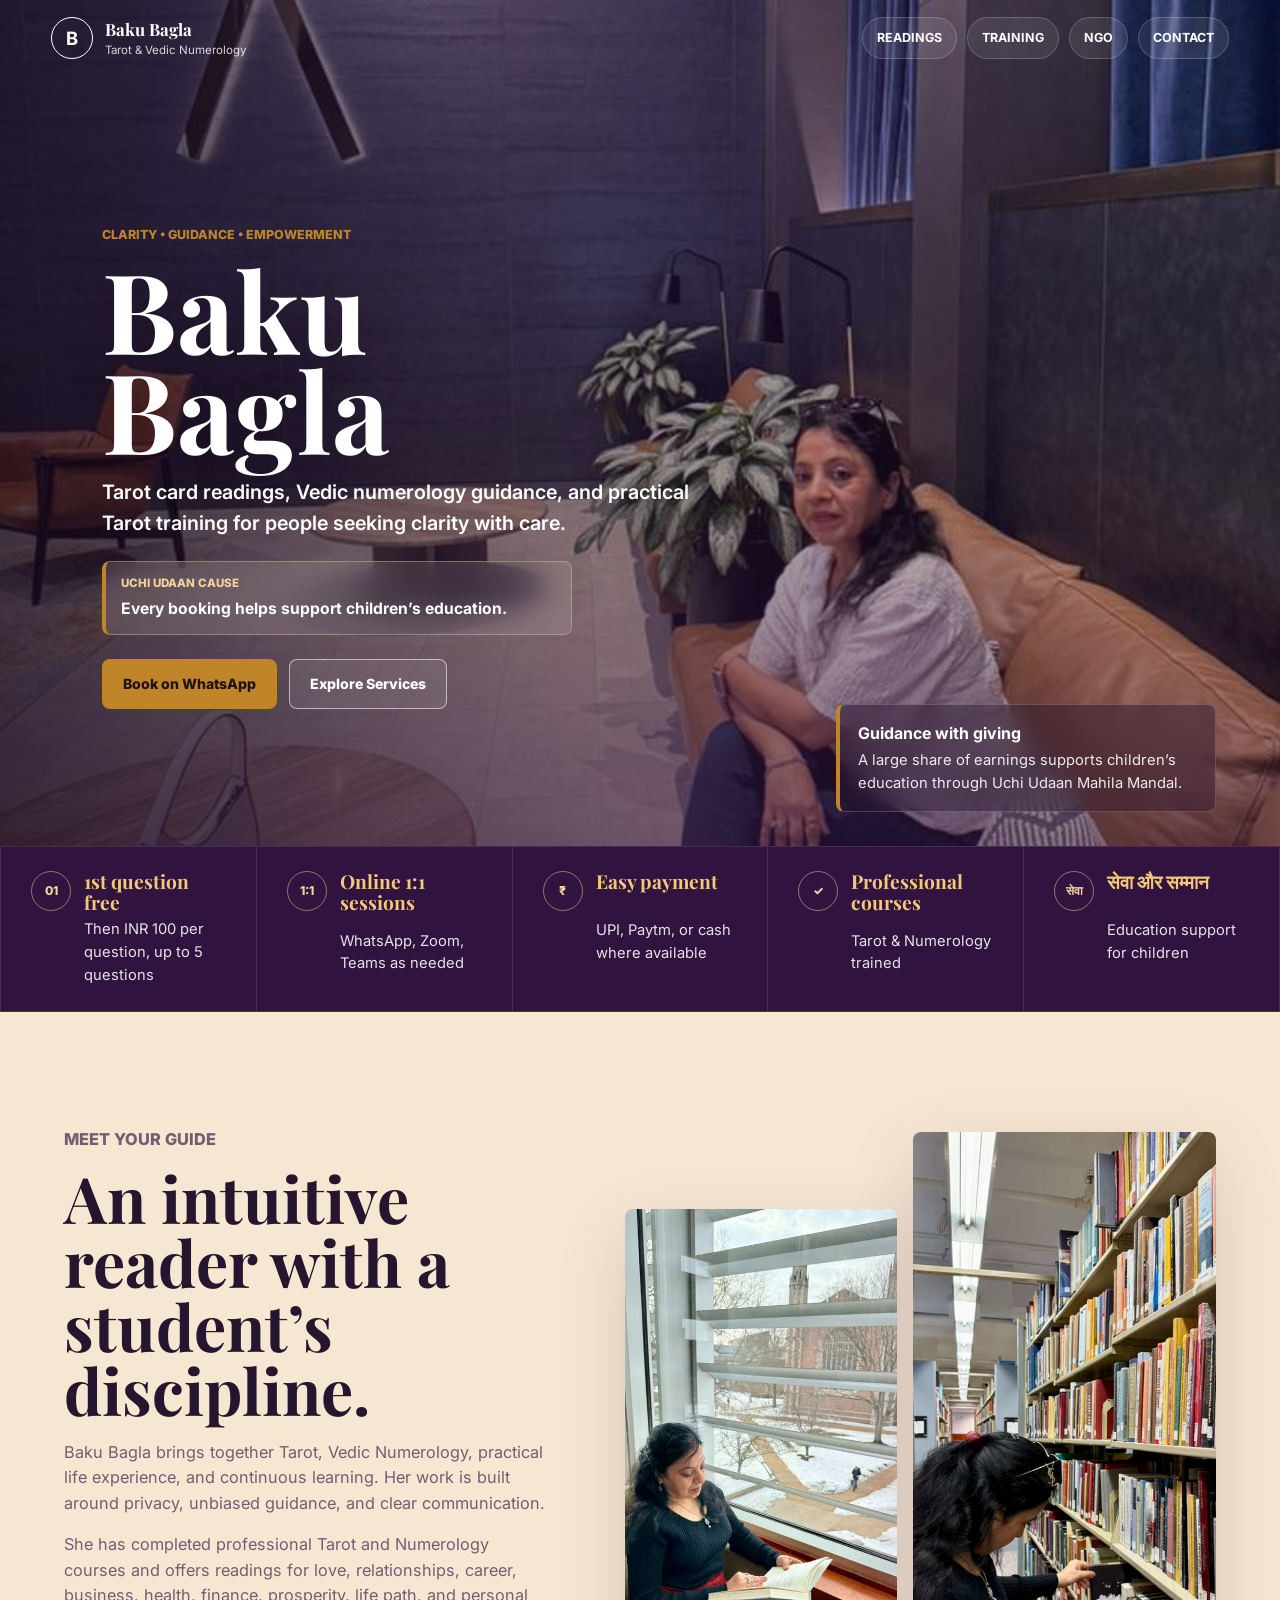
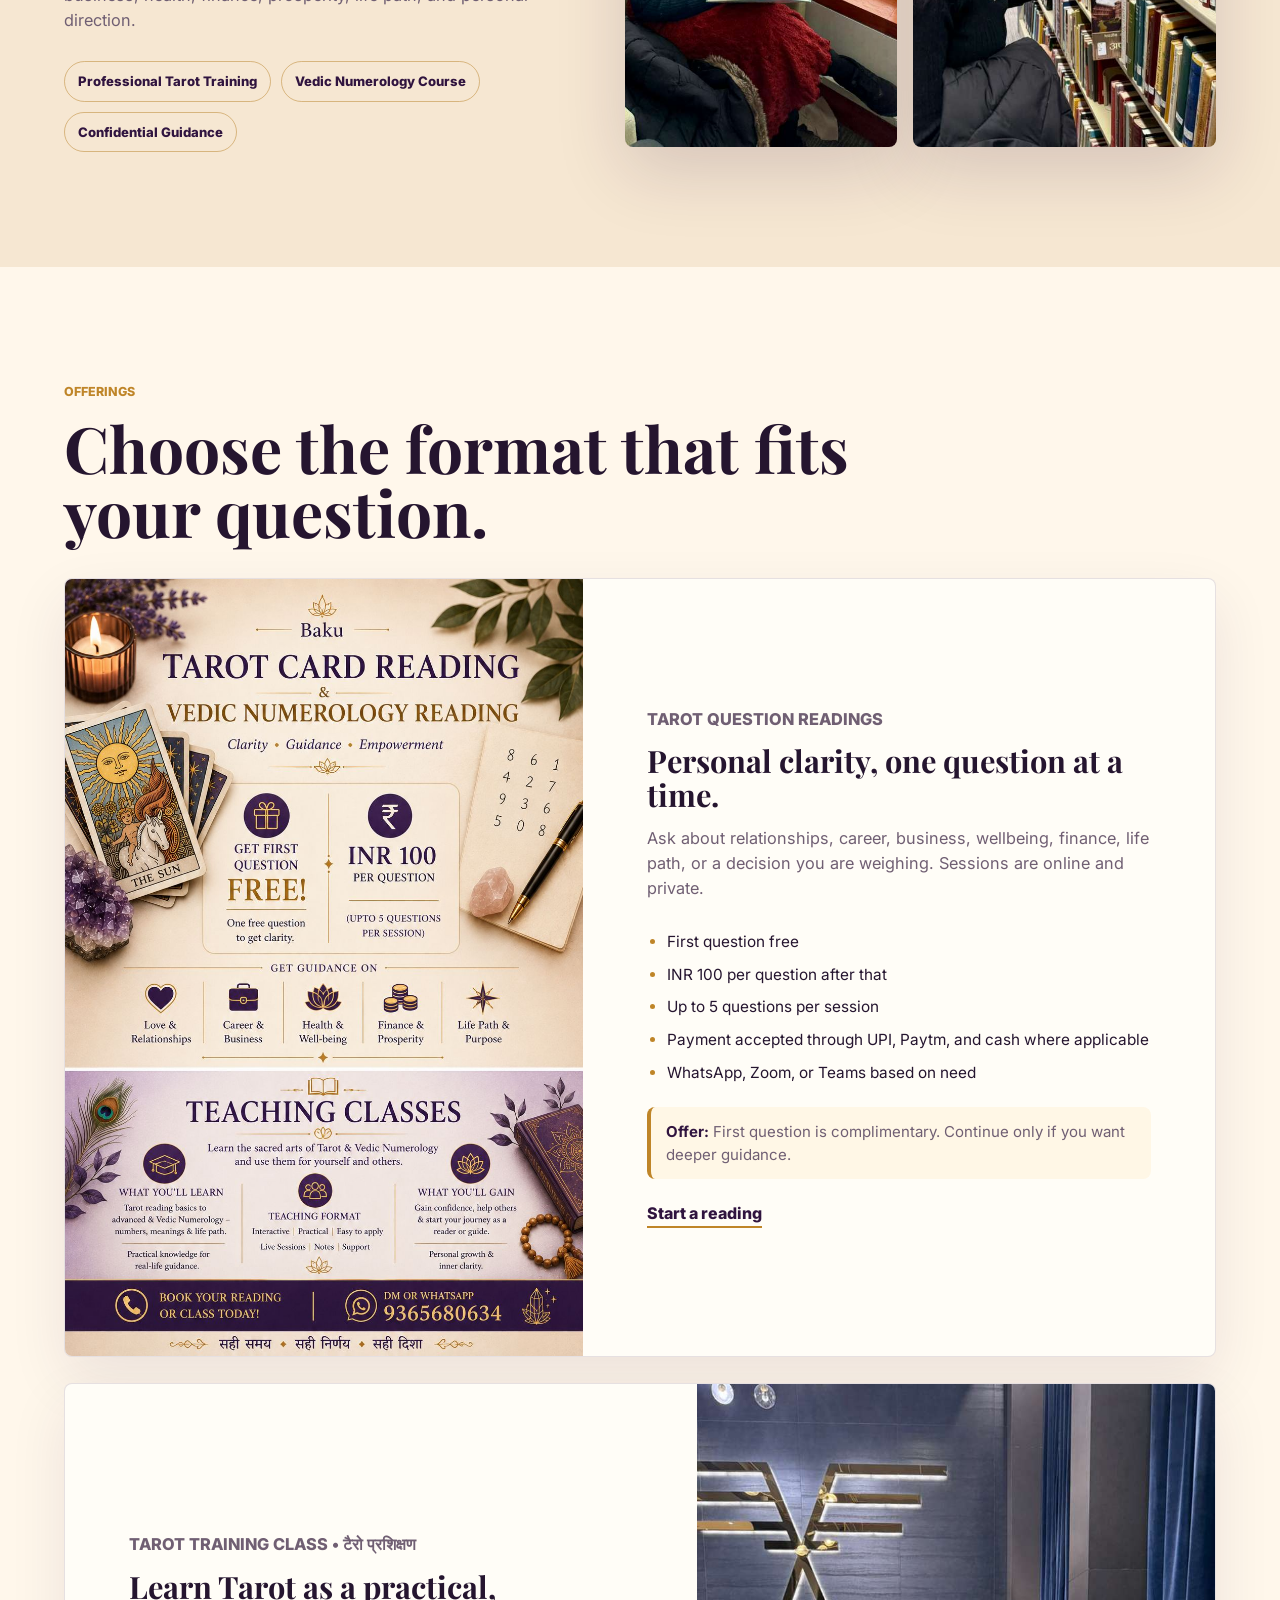
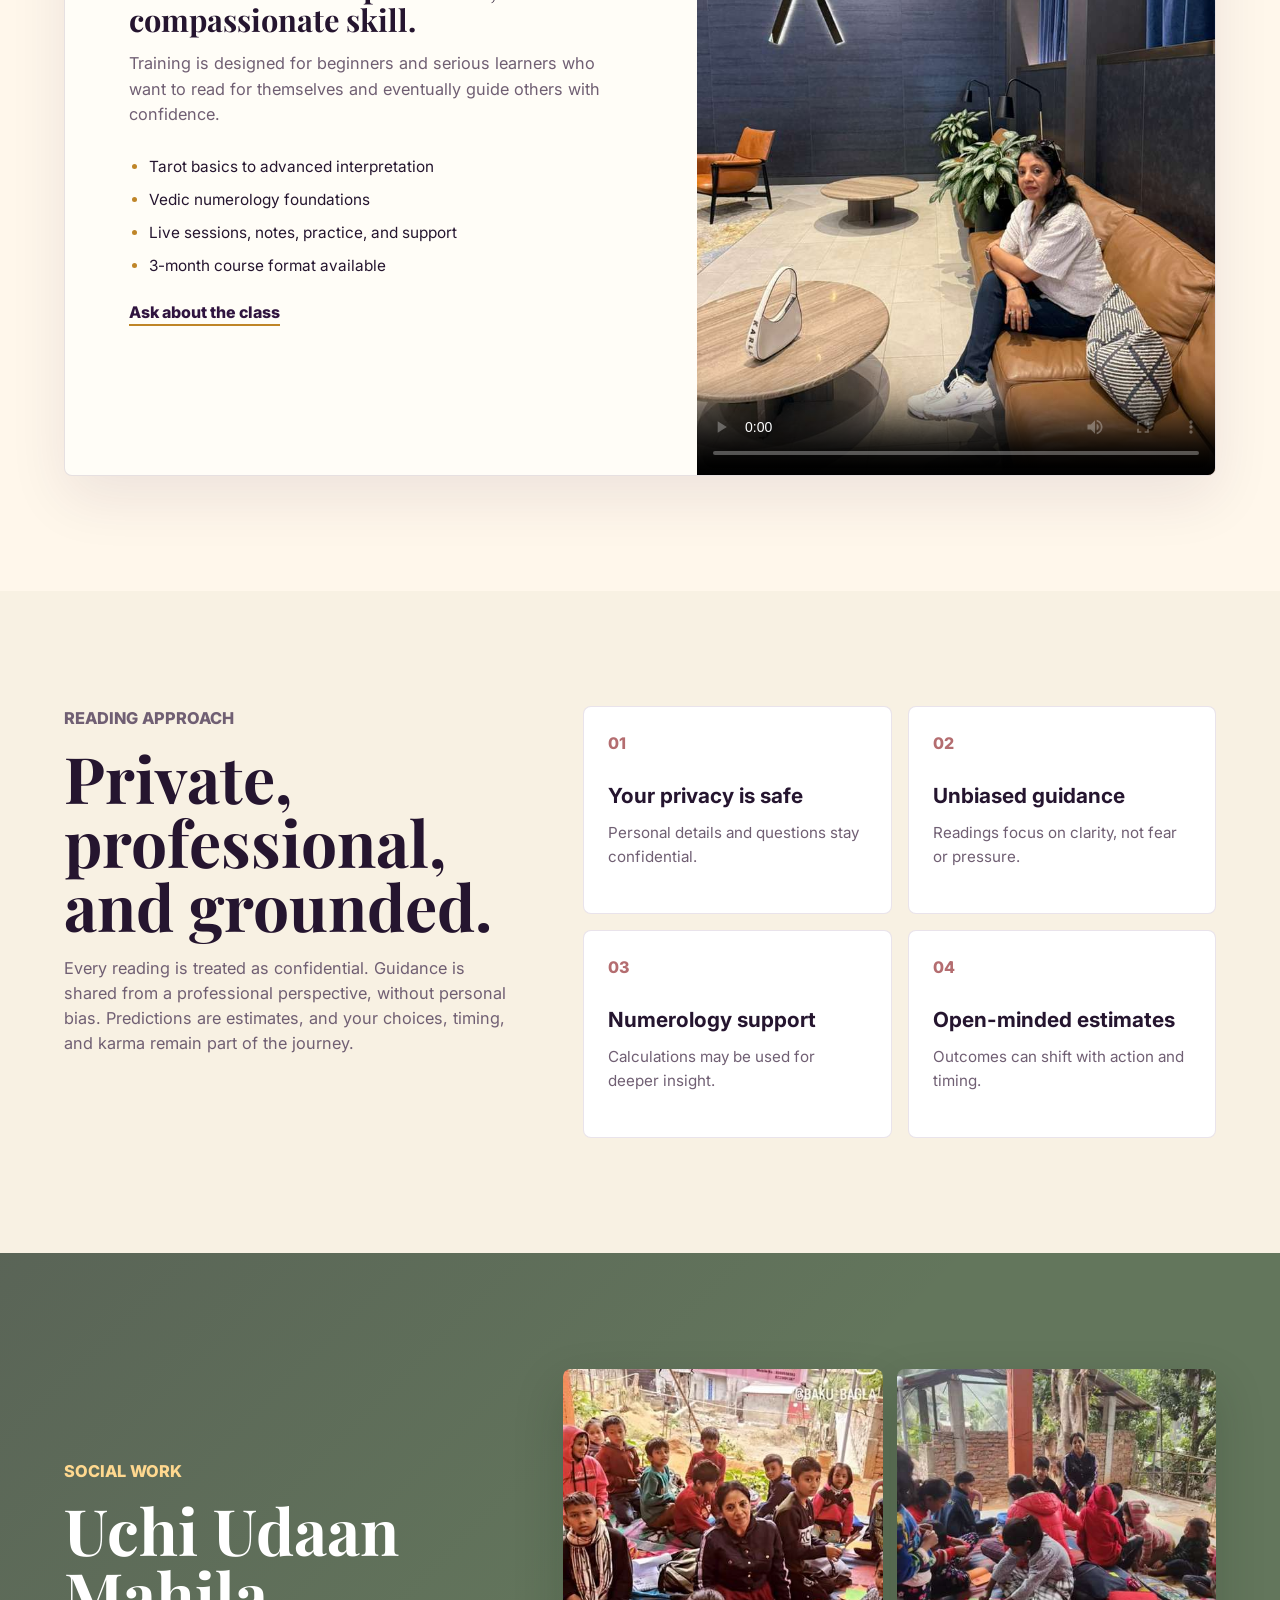
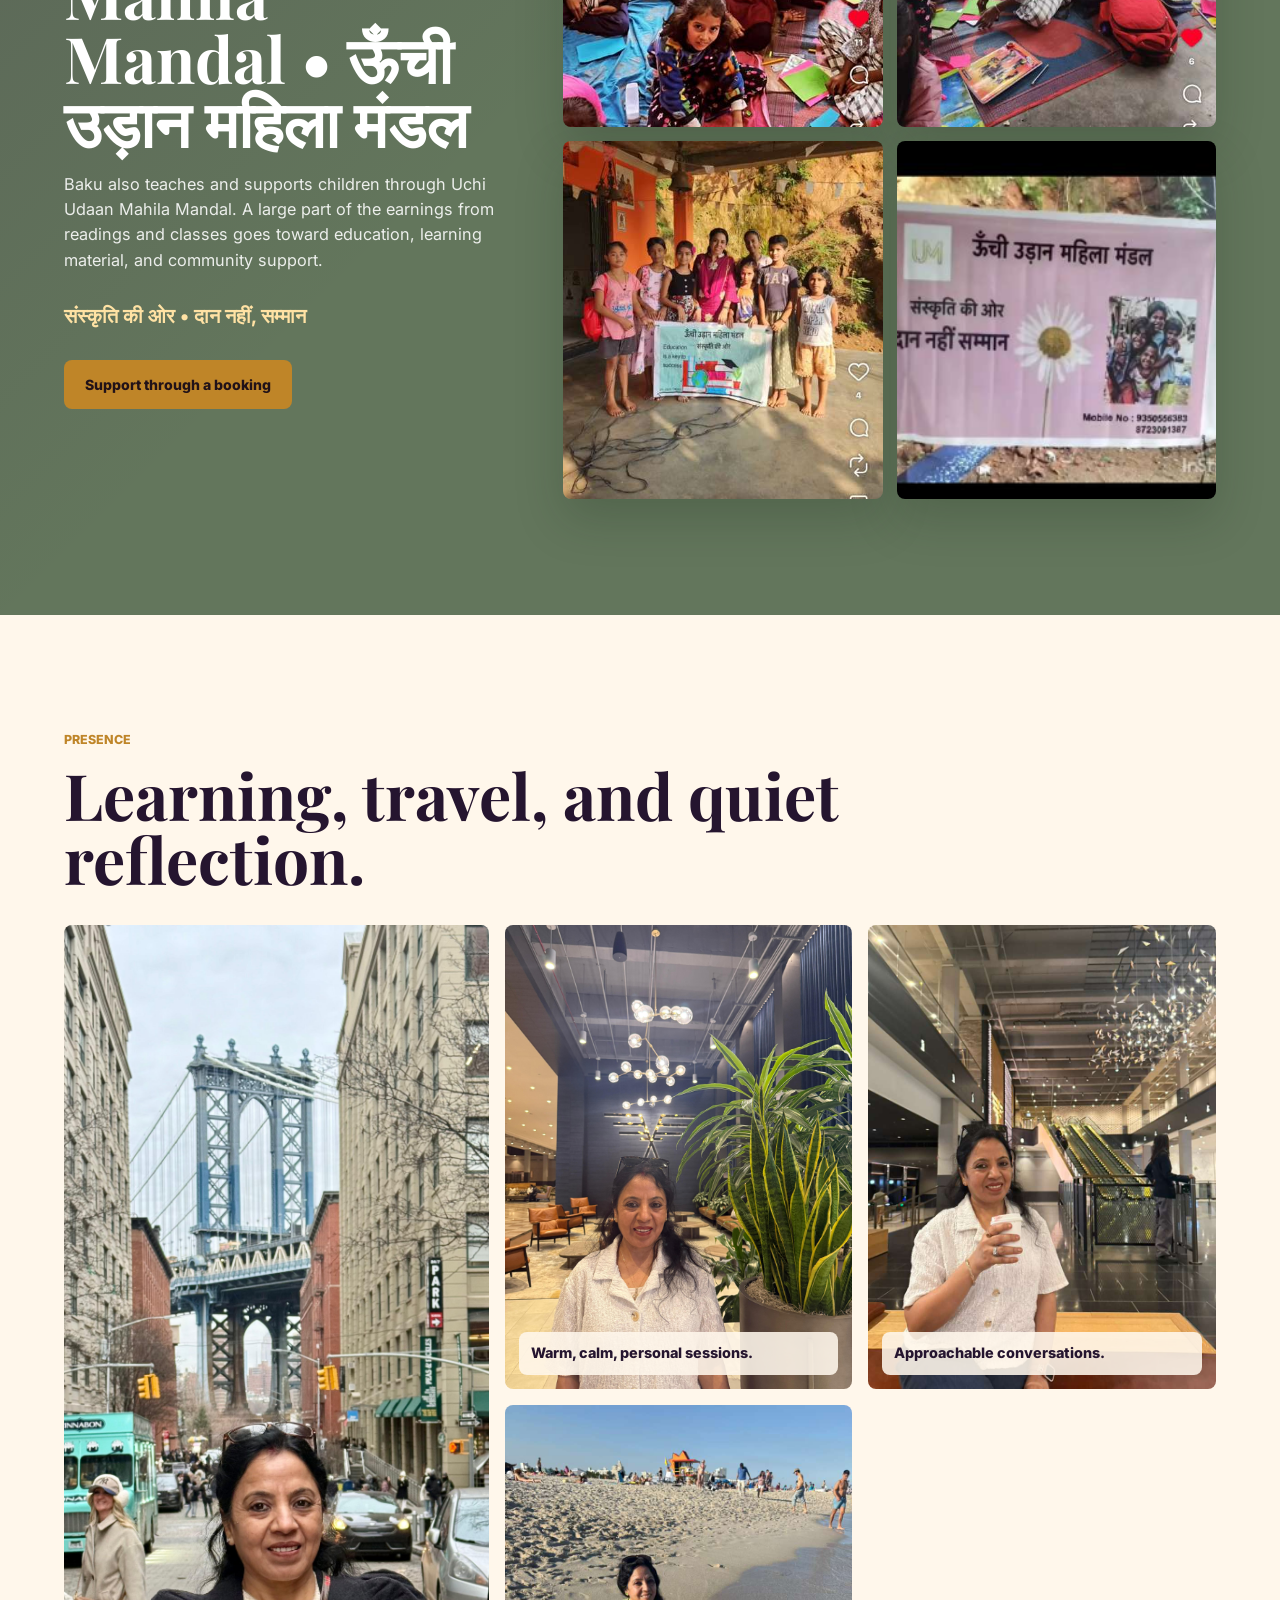
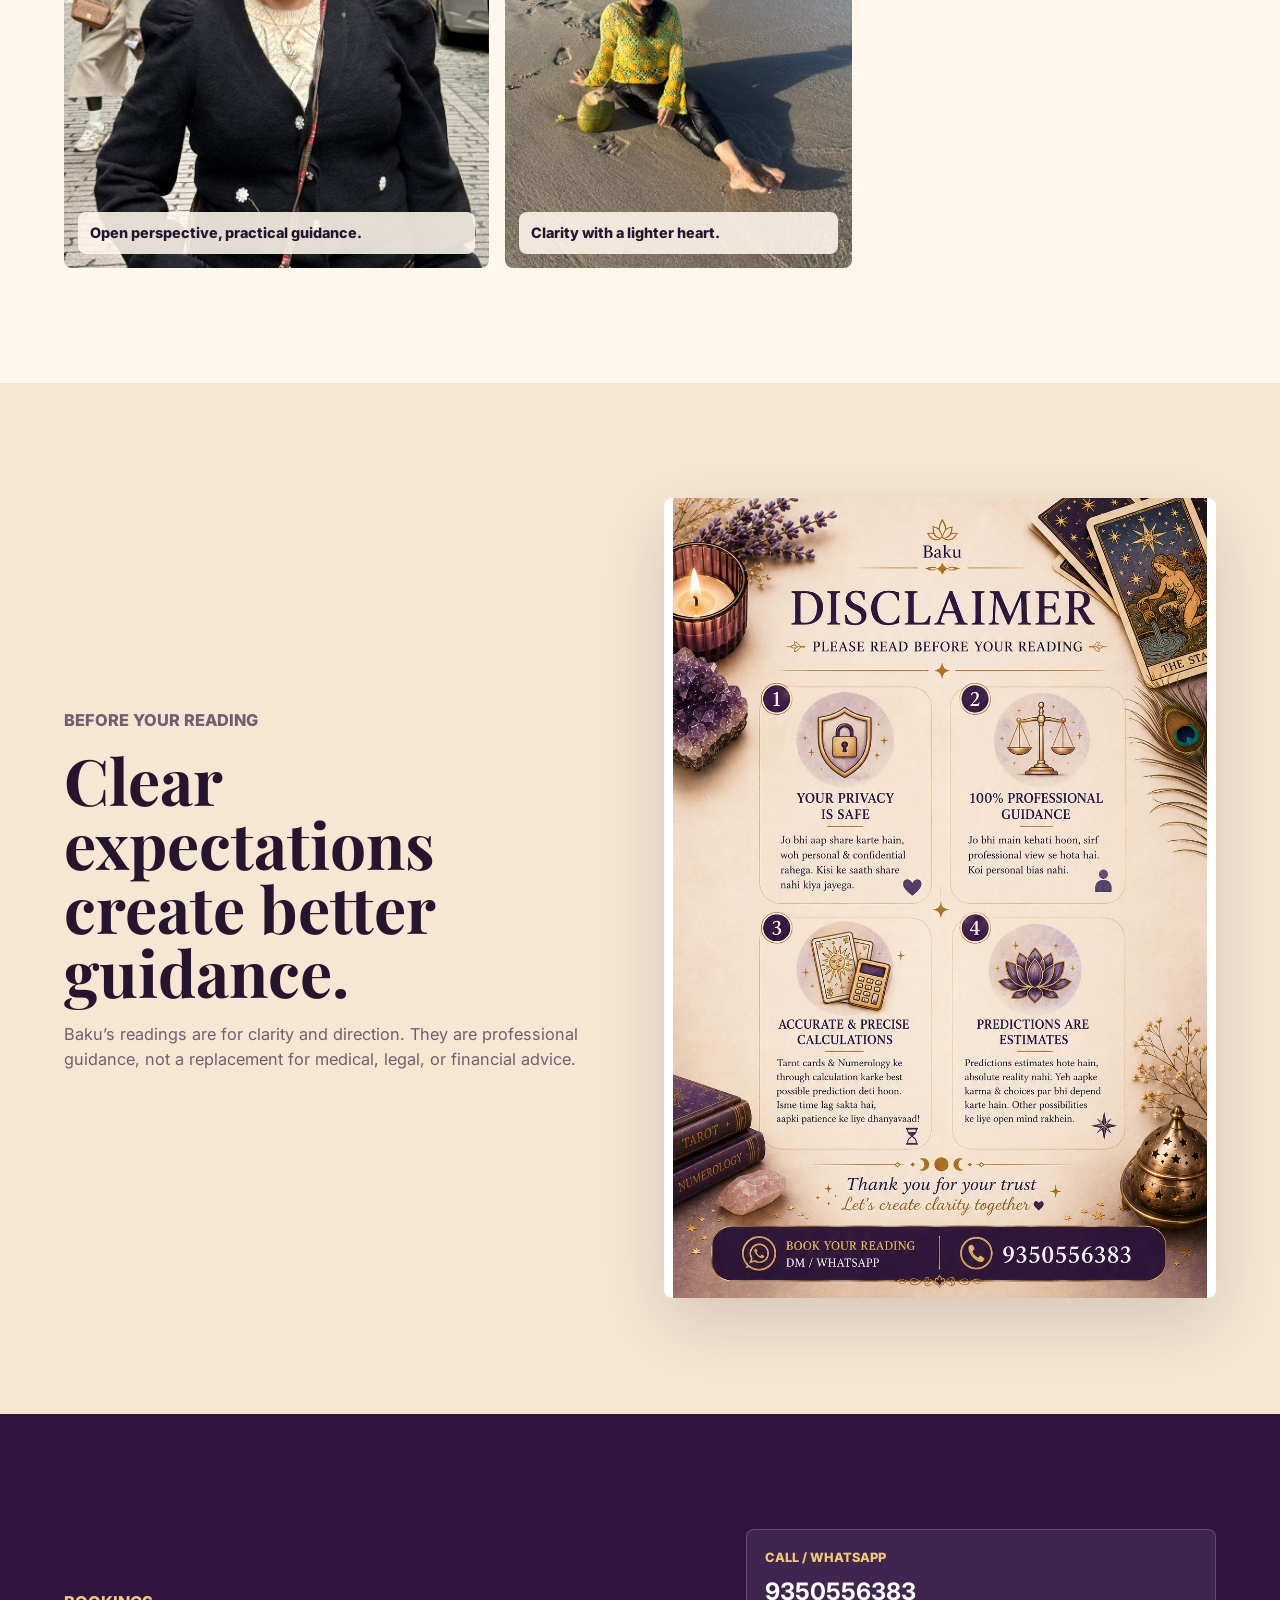
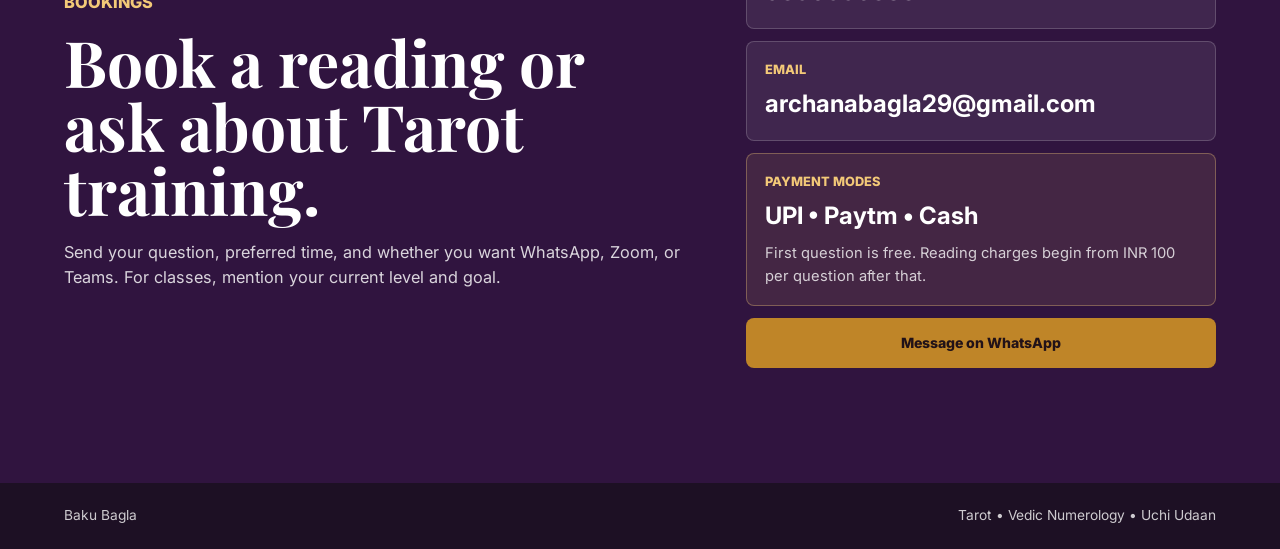
==== index.html @ e01f4cf5 "Initial Baku Bagla website" ====
<!doctype html>
<html lang="en">
  <head>
    <meta charset="utf-8" />
    <meta name="viewport" content="width=device-width, initial-scale=1" />
    <title>Baku Bagla | Tarot & Vedic Numerology</title>
    <meta
      name="description"
      content="Book online 1:1 Tarot card readings, Vedic numerology guidance, and Tarot training classes with Baku Bagla."
    />
    <link rel="preconnect" href="https://fonts.googleapis.com" />
    <link rel="preconnect" href="https://fonts.gstatic.com" crossorigin />
    <link
      href="https://fonts.googleapis.com/css2?family=Inter:wght@400;500;600;700;800&family=Playfair+Display:wght@600;700;800&display=swap"
      rel="stylesheet"
    />
    <link rel="stylesheet" href="styles.css" />
  </head>
  <body>
    <header class="site-header" data-header>
      <a class="brand" href="#top" aria-label="Baku Bagla home">
        <span class="brand-mark">B</span>
        <span>
          <strong>Baku Bagla</strong>
          <small>Tarot & Vedic Numerology</small>
        </span>
      </a>
      <button class="nav-toggle" type="button" aria-expanded="false" aria-controls="site-nav">
        <span></span>
        <span></span>
      </button>
      <nav class="site-nav" id="site-nav">
        <a href="#readings">Readings</a>
        <a href="#training">Training</a>
        <a href="#ngo">NGO</a>
        <a href="#contact">Contact</a>
      </nav>
    </header>

    <main id="top">
      <section class="hero" aria-labelledby="hero-title">
        <picture>
          <source srcset="public/assets/baku-lounge.jpeg" media="(min-width: 760px)" />
          <img src="public/assets/baku-lounge.jpeg" alt="Baku Bagla seated in a warm lounge setting" />
        </picture>
        <div class="hero-overlay"></div>
        <div class="hero-content">
          <p class="eyebrow">Clarity • Guidance • Empowerment</p>
          <h1 id="hero-title"><span>Baku</span> <span>Bagla</span></h1>
          <p class="hero-subtitle">
            Tarot card readings, Vedic numerology guidance, and practical Tarot training for people seeking clarity with care.
          </p>
          <div class="hero-cause">
            <span>Uchi Udaan cause</span>
            <strong>Every booking helps support children’s education.</strong>
          </div>
          <div class="hero-actions">
            <a class="button primary" href="https://wa.me/919350556383">Book on WhatsApp</a>
            <a class="button secondary" href="#services">Explore Services</a>
          </div>
        </div>
        <div class="hero-note" aria-label="Social purpose">
          <strong>Guidance with giving</strong>
          <span>A large share of earnings supports children’s education through Uchi Udaan Mahila Mandal.</span>
        </div>
      </section>

      <section class="quick-strip" aria-label="Highlights">
        <div>
          <span class="strip-icon">01</span>
          <strong>1st question free</strong>
          <span>Then INR 100 per question, up to 5 questions</span>
        </div>
        <div>
          <span class="strip-icon">1:1</span>
          <strong>Online 1:1 sessions</strong>
          <span>WhatsApp, Zoom, Teams as needed</span>
        </div>
        <div>
          <span class="strip-icon">₹</span>
          <strong>Easy payment</strong>
          <span>UPI, Paytm, or cash where available</span>
        </div>
        <div>
          <span class="strip-icon">✓</span>
          <strong>Professional courses</strong>
          <span>Tarot & Numerology trained</span>
        </div>
        <div>
          <span class="strip-icon">सेवा</span>
          <strong>सेवा और सम्मान</strong>
          <span>Education support for children</span>
        </div>
      </section>

      <section class="section intro-section" aria-labelledby="intro-title">
        <div class="section-copy">
          <p class="eyebrow">Meet your guide</p>
          <h2 id="intro-title">An intuitive reader with a student’s discipline.</h2>
          <p>
            Baku Bagla brings together Tarot, Vedic Numerology, practical life experience, and continuous learning. Her work is built around privacy, unbiased guidance, and clear communication.
          </p>
          <p>
            She has completed professional Tarot and Numerology courses and offers readings for love, relationships, career, business, health, finance, prosperity, life path, and personal direction.
          </p>
          <div class="credential-row">
            <span>Professional Tarot Training</span>
            <span>Vedic Numerology Course</span>
            <span>Confidential Guidance</span>
          </div>
        </div>
        <div class="portrait-pair">
          <img src="public/assets/baku-reading-window.jpeg" alt="Baku Bagla reading a book by a window" />
          <img src="public/assets/baku-library-shelves.jpeg" alt="Baku Bagla browsing books in a library" />
        </div>
      </section>

      <section class="section services-section" id="services" aria-labelledby="services-title">
        <div class="section-heading">
          <p class="eyebrow">Offerings</p>
          <h2 id="services-title">Choose the format that fits your question.</h2>
        </div>

        <div class="service-grid">
          <article class="service-card" id="readings">
            <div class="service-media">
              <img src="public/assets/services-poster.jpg" alt="Tarot card reading and Vedic numerology reading poster" />
            </div>
            <div class="service-body">
              <p class="service-label">Tarot Question Readings</p>
              <h3>Personal clarity, one question at a time.</h3>
              <p>
                Ask about relationships, career, business, wellbeing, finance, life path, or a decision you are weighing. Sessions are online and private.
              </p>
              <ul>
                <li>First question free</li>
                <li>INR 100 per question after that</li>
                <li>Up to 5 questions per session</li>
                <li>Payment accepted through UPI, Paytm, and cash where applicable</li>
                <li>WhatsApp, Zoom, or Teams based on need</li>
              </ul>
              <div class="pricing-note">
                <strong>Offer:</strong> First question is complimentary. Continue only if you want deeper guidance.
              </div>
              <a class="text-link" href="https://wa.me/919350556383">Start a reading</a>
            </div>
          </article>

          <article class="service-card" id="training">
            <div class="service-media">
              <video controls preload="metadata" poster="public/assets/baku-lounge.jpeg">
                <source src="public/assets/baku-video.mp4" type="video/mp4" />
              </video>
            </div>
            <div class="service-body">
              <p class="service-label">Tarot Training Class • टैरो प्रशिक्षण</p>
              <h3>Learn Tarot as a practical, compassionate skill.</h3>
              <p>
                Training is designed for beginners and serious learners who want to read for themselves and eventually guide others with confidence.
              </p>
              <ul>
                <li>Tarot basics to advanced interpretation</li>
                <li>Vedic numerology foundations</li>
                <li>Live sessions, notes, practice, and support</li>
                <li>3-month course format available</li>
              </ul>
              <a class="text-link" href="mailto:archanabagla29@gmail.com?subject=Tarot%20Training%20Class">Ask about the class</a>
            </div>
          </article>
        </div>
      </section>

      <section class="section process-section" aria-labelledby="process-title">
        <div class="process-copy">
          <p class="eyebrow">Reading approach</p>
          <h2 id="process-title">Private, professional, and grounded.</h2>
          <p>
            Every reading is treated as confidential. Guidance is shared from a professional perspective, without personal bias. Predictions are estimates, and your choices, timing, and karma remain part of the journey.
          </p>
        </div>
        <div class="principles">
          <div>
            <span>01</span>
            <strong>Your privacy is safe</strong>
            <p>Personal details and questions stay confidential.</p>
          </div>
          <div>
            <span>02</span>
            <strong>Unbiased guidance</strong>
            <p>Readings focus on clarity, not fear or pressure.</p>
          </div>
          <div>
            <span>03</span>
            <strong>Numerology support</strong>
            <p>Calculations may be used for deeper insight.</p>
          </div>
          <div>
            <span>04</span>
            <strong>Open-minded estimates</strong>
            <p>Outcomes can shift with action and timing.</p>
          </div>
        </div>
      </section>

      <section class="ngo-section" id="ngo" aria-labelledby="ngo-title">
        <div class="ngo-copy">
          <p class="eyebrow">Social work</p>
          <h2 id="ngo-title">Uchi Udaan Mahila Mandal • ऊँची उड़ान महिला मंडल</h2>
          <p>
            Baku also teaches and supports children through Uchi Udaan Mahila Mandal. A large part of the earnings from readings and classes goes toward education, learning material, and community support.
          </p>
          <p class="hindi-line">संस्कृति की ओर • दान नहीं, सम्मान</p>
          <a class="button primary" href="#contact">Support through a booking</a>
        </div>
        <div class="ngo-gallery">
          <img src="public/assets/ngo-kids-banner.jpeg" alt="Baku Bagla with children at Uchi Udaan Mahila Mandal" />
          <img src="public/assets/ngo-classroom.jpeg" alt="Children studying in an outdoor class" />
          <img src="public/assets/ngo-group.jpeg" alt="Children holding an Uchi Udaan Mahila Mandal banner" />
          <img src="public/assets/ngo-banner.png" alt="Uchi Udaan Mahila Mandal banner" />
        </div>
      </section>

      <section class="section gallery-section" aria-labelledby="gallery-title">
        <div class="section-heading">
          <p class="eyebrow">Presence</p>
          <h2 id="gallery-title">Learning, travel, and quiet reflection.</h2>
        </div>
        <div class="gallery-grid">
          <figure class="wide">
            <img src="public/assets/baku-city.jpg" alt="Baku Bagla in a city street near a bridge" />
            <figcaption>Open perspective, practical guidance.</figcaption>
          </figure>
          <figure>
            <img src="public/assets/baku-plants.jpg" alt="Baku Bagla near indoor plants" />
            <figcaption>Warm, calm, personal sessions.</figcaption>
          </figure>
          <figure>
            <img src="public/assets/baku-cafe.jpeg" alt="Baku Bagla seated with coffee" />
            <figcaption>Approachable conversations.</figcaption>
          </figure>
          <figure>
            <img src="public/assets/baku-beach.jpeg" alt="Baku Bagla sitting near the ocean" />
            <figcaption>Clarity with a lighter heart.</figcaption>
          </figure>
        </div>
      </section>

      <section class="section poster-section" aria-labelledby="poster-title">
        <div class="poster-copy">
          <p class="eyebrow">Before your reading</p>
          <h2 id="poster-title">Clear expectations create better guidance.</h2>
          <p>
            Baku’s readings are for clarity and direction. They are professional guidance, not a replacement for medical, legal, or financial advice.
          </p>
        </div>
        <img src="public/assets/disclaimer-poster.jpg" alt="Reading disclaimer poster with privacy and guidance principles" />
      </section>

      <section class="contact-section" id="contact" aria-labelledby="contact-title">
        <div>
          <p class="eyebrow">Bookings</p>
          <h2 id="contact-title">Book a reading or ask about Tarot training.</h2>
          <p>
            Send your question, preferred time, and whether you want WhatsApp, Zoom, or Teams. For classes, mention your current level and goal.
          </p>
        </div>
        <div class="contact-panel">
          <a href="tel:+919350556383">
            <span>Call / WhatsApp</span>
            <strong>9350556383</strong>
          </a>
          <a href="mailto:archanabagla29@gmail.com">
            <span>Email</span>
            <strong>archanabagla29@gmail.com</strong>
          </a>
          <div class="payment-box">
            <span>Payment Modes</span>
            <strong>UPI • Paytm • Cash</strong>
            <p>First question is free. Reading charges begin from INR 100 per question after that.</p>
          </div>
          <a href="https://wa.me/919350556383" class="button primary">Message on WhatsApp</a>
        </div>
      </section>
    </main>

    <footer class="site-footer">
      <span>Baku Bagla</span>
      <span>Tarot • Vedic Numerology • Uchi Udaan</span>
    </footer>

    <script src="script.js"></script>
  </body>
</html>
---- styles.css ----
:root {
  --ink: #25152f;
  --muted: #705f73;
  --cream: #fff7eb;
  --paper: #f6e7d2;
  --card: #fffdf7;
  --plum: #30143f;
  --plum-soft: #5a2b67;
  --lavender: #d9c5e6;
  --gold: #bf8528;
  --gold-soft: #f1d29b;
  --sage: #63765c;
  --rose: #b46d70;
  --white: #ffffff;
  --shadow: 0 24px 70px rgba(48, 20, 63, 0.16);
  --radius: 8px;
  color-scheme: light;
}

* {
  box-sizing: border-box;
}

html {
  scroll-behavior: smooth;
}

body {
  margin: 0;
  background: var(--cream);
  color: var(--ink);
  font-family: "Inter", -apple-system, BlinkMacSystemFont, "Segoe UI", sans-serif;
  line-height: 1.55;
  text-rendering: optimizeLegibility;
  -webkit-font-smoothing: antialiased;
}

body.nav-open {
  overflow: hidden;
}

img,
video {
  display: block;
  max-width: 100%;
}

a {
  color: inherit;
  text-decoration: none;
}

.site-header {
  position: fixed;
  inset: 0 0 auto;
  z-index: 20;
  display: flex;
  align-items: center;
  justify-content: space-between;
  gap: 24px;
  padding: 16px clamp(18px, 4vw, 54px);
  color: var(--white);
  transition: background 180ms ease, box-shadow 180ms ease, color 180ms ease;
}

.site-header.is-scrolled,
.site-header.nav-visible {
  background: rgba(255, 247, 235, 0.94);
  box-shadow: 0 12px 36px rgba(35, 19, 45, 0.12);
  color: var(--ink);
  backdrop-filter: blur(18px);
}

.brand {
  display: inline-flex;
  align-items: center;
  gap: 12px;
  min-width: 0;
}

.brand-mark {
  display: grid;
  width: 42px;
  height: 42px;
  place-items: center;
  border: 1px solid currentColor;
  border-radius: 50%;
  font-size: 1.15rem;
  font-weight: 700;
}

.brand strong,
.brand small {
  display: block;
}

.brand strong {
  font-size: 1.05rem;
  letter-spacing: 0;
}

.brand small {
  color: currentColor;
  font-size: 0.72rem;
  opacity: 0.82;
}

.site-nav {
  display: flex;
  align-items: center;
  gap: 10px;
  font-size: 0.78rem;
  font-weight: 700;
  text-transform: uppercase;
}

.site-nav a {
  position: relative;
  border: 1px solid rgba(255, 255, 255, 0.2);
  border-radius: 999px;
  padding: 10px 14px;
  background: rgba(255, 255, 255, 0.08);
  transition: background 180ms ease, border-color 180ms ease, color 180ms ease, transform 180ms ease;
}

.site-header.is-scrolled .site-nav a,
.site-header.nav-visible .site-nav a {
  border-color: rgba(48, 20, 63, 0.12);
  background: rgba(255, 255, 255, 0.62);
}

.site-nav a:hover,
.site-nav a:focus-visible {
  border-color: rgba(191, 133, 40, 0.7);
  background: var(--gold);
  color: #1f1028;
  transform: translateY(-1px);
}

.nav-toggle {
  display: none;
  width: 44px;
  height: 44px;
  border: 1px solid currentColor;
  border-radius: 50%;
  background: transparent;
  color: inherit;
}

.nav-toggle span {
  display: block;
  width: 17px;
  height: 2px;
  margin: 5px auto;
  background: currentColor;
}

.hero {
  position: relative;
  display: grid;
  min-height: 94svh;
  overflow: hidden;
  isolation: isolate;
}

.hero picture,
.hero picture img {
  position: absolute;
  inset: 0;
  width: 100%;
  height: 100%;
}

.hero picture img {
  object-fit: cover;
  object-position: center 56%;
}

.hero-overlay {
  position: absolute;
  inset: 0;
  z-index: 1;
  background:
    linear-gradient(90deg, rgba(22, 9, 31, 0.78), rgba(48, 20, 63, 0.44) 54%, rgba(48, 20, 63, 0.18)),
    linear-gradient(0deg, rgba(48, 20, 63, 0.4), transparent 40%);
}

.hero-content {
  position: relative;
  z-index: 2;
  align-self: center;
  width: min(610px, calc(100% - 36px));
  margin-left: clamp(18px, 8vw, 112px);
  padding-top: 88px;
  color: var(--white);
}

.eyebrow {
  margin: 0 0 14px;
  color: var(--gold);
  font-size: 0.78rem;
  font-weight: 800;
  letter-spacing: 0;
  text-transform: uppercase;
}

h1,
h2,
h3,
p {
  margin-top: 0;
}

h1,
h2,
h3,
.brand strong {
  font-family: "Playfair Display", Georgia, serif;
}

h1 {
  margin-bottom: 18px;
  font-size: clamp(4rem, 8.7vw, 7.35rem);
  line-height: 0.9;
  text-shadow: 0 18px 44px rgba(21, 10, 28, 0.36);
}

h1 span {
  display: block;
}

h2 {
  margin-bottom: 18px;
  font-size: clamp(2rem, 5vw, 4.6rem);
  line-height: 1;
}

h3 {
  margin-bottom: 14px;
  font-size: clamp(1.45rem, 2.4vw, 2.35rem);
  line-height: 1.1;
}

.hero-subtitle {
  width: min(650px, 100%);
  margin-bottom: 28px;
  font-size: clamp(1.05rem, 1.55vw, 1.35rem);
  font-weight: 600;
}

.hero-cause {
  display: grid;
  gap: 4px;
  width: min(470px, 100%);
  margin: -6px 0 24px;
  border: 1px solid rgba(241, 210, 155, 0.36);
  border-left: 4px solid var(--gold);
  border-radius: var(--radius);
  padding: 13px 15px;
  background: rgba(255, 247, 235, 0.12);
  backdrop-filter: blur(12px);
}

.hero-cause span {
  color: var(--gold-soft);
  font-size: 0.72rem;
  font-weight: 800;
  text-transform: uppercase;
}

.hero-cause strong {
  color: var(--white);
  font-size: 0.98rem;
}

.hero-actions,
.contact-panel {
  display: flex;
  flex-wrap: wrap;
  gap: 12px;
  align-items: center;
}

.button {
  display: inline-flex;
  min-height: 48px;
  align-items: center;
  justify-content: center;
  border: 1px solid transparent;
  border-radius: var(--radius);
  padding: 13px 20px;
  font-size: 0.88rem;
  font-weight: 800;
}

.button.primary {
  background: var(--gold);
  color: #211218;
}

.button.secondary {
  border-color: rgba(255, 255, 255, 0.56);
  background: rgba(255, 255, 255, 0.08);
  color: var(--white);
}

.hero-note {
  position: absolute;
  right: clamp(18px, 5vw, 72px);
  bottom: 34px;
  z-index: 2;
  width: min(380px, calc(100% - 36px));
  border: 1px solid rgba(255, 255, 255, 0.18);
  border-left: 4px solid var(--gold);
  border-radius: var(--radius);
  padding: 16px 18px;
  background: rgba(36, 18, 45, 0.42);
  color: var(--white);
  backdrop-filter: blur(12px);
}

.hero-note strong,
.hero-note span {
  display: block;
}

.hero-note strong {
  margin-bottom: 4px;
}

.hero-note span {
  font-size: 0.92rem;
  opacity: 0.9;
}

.quick-strip {
  display: grid;
  grid-template-columns: repeat(5, minmax(0, 1fr));
  gap: 1px;
  padding: 1px;
  background: #4d2a5a;
  color: var(--white);
}

.quick-strip div {
  display: grid;
  grid-template-columns: auto 1fr;
  column-gap: 13px;
  min-height: 122px;
  padding: 24px clamp(16px, 2.5vw, 30px);
  background: var(--plum);
}

.quick-strip strong,
.quick-strip span {
  display: block;
}

.strip-icon {
  grid-row: span 2;
  display: grid !important;
  width: 40px;
  height: 40px;
  place-items: center;
  border: 1px solid rgba(241, 210, 155, 0.5);
  border-radius: 50%;
  color: var(--gold-soft);
  font-size: 0.76rem;
  font-weight: 800;
}

.quick-strip strong {
  margin-bottom: 5px;
  color: #f3c978;
  font-family: "Playfair Display", Georgia, serif;
  font-size: clamp(1rem, 1.5vw, 1.28rem);
  line-height: 1.1;
}

.quick-strip span {
  font-size: 0.92rem;
  opacity: 0.88;
}

.quick-strip .strip-icon {
  font-size: 0.76rem;
  opacity: 1;
}

.section {
  padding: clamp(70px, 9vw, 126px) clamp(18px, 5vw, 72px);
}

.section-heading {
  width: min(840px, 100%);
  margin-bottom: 34px;
}

.intro-section {
  display: grid;
  grid-template-columns: minmax(0, 0.9fr) minmax(340px, 1.1fr);
  gap: clamp(36px, 6vw, 84px);
  align-items: center;
  background: var(--paper);
}

.section-copy {
  max-width: 660px;
}

.section-copy p,
.service-body p,
.process-copy p,
.ngo-copy p,
.poster-copy p,
.contact-section p {
  color: var(--muted);
  font-size: 1.02rem;
}

.credential-row {
  display: flex;
  flex-wrap: wrap;
  gap: 10px;
  margin-top: 28px;
}

.credential-row span {
  border: 1px solid rgba(185, 131, 45, 0.5);
  border-radius: 999px;
  padding: 9px 13px;
  color: var(--plum);
  font-size: 0.82rem;
  font-weight: 800;
}

.portrait-pair {
  display: grid;
  grid-template-columns: 0.9fr 1fr;
  gap: 16px;
  align-items: end;
}

.portrait-pair img {
  width: 100%;
  height: clamp(360px, 48vw, 620px);
  border-radius: var(--radius);
  box-shadow: var(--shadow);
  object-fit: cover;
}

.portrait-pair img:first-child {
  height: clamp(300px, 42vw, 540px);
}

.services-section {
  background: var(--cream);
}

.service-grid {
  display: grid;
  gap: 26px;
}

.service-card {
  display: grid;
  grid-template-columns: minmax(280px, 0.82fr) minmax(0, 1fr);
  min-height: 520px;
  overflow: hidden;
  border: 1px solid rgba(53, 23, 68, 0.12);
  border-radius: var(--radius);
  background: var(--card);
  box-shadow: 0 22px 58px rgba(53, 23, 68, 0.09);
}

.service-card:nth-child(even) {
  grid-template-columns: minmax(0, 1fr) minmax(280px, 0.82fr);
}

.service-card:nth-child(even) .service-media {
  order: 2;
}

.service-media img,
.service-media video {
  width: 100%;
  height: 100%;
  min-height: 480px;
  object-fit: cover;
}

.service-body {
  display: flex;
  flex-direction: column;
  justify-content: center;
  padding: clamp(28px, 5vw, 66px);
}

.service-label {
  margin-bottom: 12px;
  color: var(--gold);
  font-size: 0.78rem;
  font-weight: 800;
  text-transform: uppercase;
}

.service-body ul {
  display: grid;
  gap: 9px;
  margin: 12px 0 22px;
  padding-left: 20px;
  color: var(--ink);
  font-size: 0.96rem;
}

.service-body li::marker {
  color: var(--gold);
}

.pricing-note {
  margin: 0 0 22px;
  border-left: 4px solid var(--gold);
  border-radius: var(--radius);
  padding: 13px 15px;
  background: #fff7e6;
  color: var(--muted);
  font-size: 0.94rem;
}

.pricing-note strong {
  color: var(--plum);
}

.text-link {
  width: fit-content;
  border-bottom: 2px solid var(--gold);
  color: var(--plum);
  font-weight: 800;
}

.process-section {
  display: grid;
  grid-template-columns: minmax(0, 0.72fr) minmax(0, 1fr);
  gap: clamp(28px, 5vw, 70px);
  align-items: start;
  background: #f8f1e3;
}

.process-copy {
  position: sticky;
  top: 108px;
}

.principles {
  display: grid;
  grid-template-columns: repeat(2, minmax(0, 1fr));
  gap: 16px;
}

.principles div {
  min-height: 208px;
  border: 1px solid rgba(90, 44, 104, 0.13);
  border-radius: var(--radius);
  padding: 24px;
  background: var(--white);
}

.principles span {
  display: block;
  margin-bottom: 24px;
  color: var(--rose);
  font-weight: 800;
}

.principles strong {
  display: block;
  margin-bottom: 9px;
  font-size: 1.3rem;
}

.principles p {
  margin: 0;
  color: var(--muted);
  font-size: 0.95rem;
}

.gallery-section {
  background: var(--cream);
}

.gallery-grid {
  display: grid;
  grid-template-columns: 1.1fr 0.9fr 0.9fr;
  gap: 16px;
}

.gallery-grid figure {
  position: relative;
  min-height: 420px;
  margin: 0;
  overflow: hidden;
  border-radius: var(--radius);
  background: #ddd0bf;
}

.gallery-grid .wide {
  grid-row: span 2;
  min-height: 856px;
}

.gallery-grid img {
  width: 100%;
  height: 100%;
  object-fit: cover;
}

.gallery-grid figcaption {
  position: absolute;
  right: 14px;
  bottom: 14px;
  left: 14px;
  border-radius: var(--radius);
  background: rgba(255, 248, 236, 0.88);
  padding: 10px 12px;
  color: var(--ink);
  font-size: 0.9rem;
  font-weight: 800;
}

.ngo-section {
  display: grid;
  grid-template-columns: minmax(300px, 0.8fr) minmax(0, 1.2fr);
  gap: clamp(30px, 5vw, 78px);
  align-items: center;
  padding: clamp(70px, 9vw, 126px) clamp(18px, 5vw, 72px);
  background:
    linear-gradient(135deg, rgba(48, 20, 63, 0.18), transparent 44%),
    var(--sage);
  color: var(--white);
}

.ngo-copy {
  max-width: 620px;
}

.ngo-copy .eyebrow {
  color: #ffd88f;
}

.ngo-copy p {
  color: rgba(255, 255, 255, 0.88);
}

.hindi-line {
  margin: 28px 0;
  color: #ffe2a4 !important;
  font-size: 1.24rem !important;
  font-weight: 700;
}

.ngo-gallery {
  display: grid;
  grid-template-columns: repeat(2, minmax(0, 1fr));
  gap: 14px;
}

.ngo-gallery img {
  width: 100%;
  height: clamp(220px, 28vw, 390px);
  border-radius: var(--radius);
  object-fit: cover;
  box-shadow: 0 20px 48px rgba(23, 43, 25, 0.22);
}

.poster-section {
  display: grid;
  grid-template-columns: minmax(0, 0.74fr) minmax(320px, 0.78fr);
  gap: clamp(30px, 6vw, 84px);
  align-items: center;
  background: var(--paper);
}

.poster-section img {
  width: 100%;
  max-height: 800px;
  border-radius: var(--radius);
  box-shadow: var(--shadow);
  object-fit: contain;
  background: var(--white);
}

.contact-section {
  display: grid;
  grid-template-columns: minmax(0, 0.92fr) minmax(320px, 0.7fr);
  gap: clamp(28px, 5vw, 74px);
  align-items: center;
  padding: clamp(70px, 9vw, 126px) clamp(18px, 5vw, 72px);
  background: var(--plum);
  color: var(--white);
}

.contact-section .eyebrow {
  color: #f3c978;
}

.contact-section p {
  max-width: 720px;
  color: rgba(255, 255, 255, 0.82);
}

.contact-panel {
  display: grid;
  gap: 12px;
}

.contact-panel a:not(.button) {
  display: block;
  border: 1px solid rgba(255, 255, 255, 0.18);
  border-radius: var(--radius);
  padding: 18px;
  background: rgba(255, 255, 255, 0.08);
}

.payment-box {
  border: 1px solid rgba(243, 201, 120, 0.34);
  border-radius: var(--radius);
  padding: 18px;
  background: rgba(243, 201, 120, 0.1);
}

.contact-panel span,
.contact-panel strong,
.payment-box span,
.payment-box strong {
  display: block;
}

.contact-panel span,
.payment-box span {
  margin-bottom: 5px;
  color: #f3c978;
  font-size: 0.8rem;
  font-weight: 800;
  text-transform: uppercase;
}

.contact-panel strong,
.payment-box strong {
  overflow-wrap: anywhere;
  font-size: clamp(1.15rem, 2vw, 1.5rem);
}

.payment-box p {
  margin: 8px 0 0;
  color: rgba(255, 255, 255, 0.78);
  font-size: 0.92rem;
}

.site-footer {
  display: flex;
  flex-wrap: wrap;
  justify-content: space-between;
  gap: 14px;
  padding: 22px clamp(18px, 5vw, 72px);
  background: #1d1024;
  color: rgba(255, 255, 255, 0.78);
  font-size: 0.86rem;
}

@media (max-width: 980px) {
  .quick-strip,
  .intro-section,
  .process-section,
  .ngo-section,
  .poster-section,
  .contact-section {
    grid-template-columns: 1fr;
  }

  .quick-strip {
    grid-template-columns: repeat(3, 1fr);
  }

  .process-copy {
    position: static;
  }

  .service-card,
  .service-card:nth-child(even) {
    grid-template-columns: 1fr;
  }

  .service-card:nth-child(even) .service-media {
    order: 0;
  }

  .service-media img,
  .service-media video {
    height: min(70vw, 560px);
    min-height: 330px;
  }

  .gallery-grid {
    grid-template-columns: 1fr 1fr;
  }

  .gallery-grid .wide {
    grid-row: auto;
    grid-column: 1 / -1;
    min-height: 580px;
  }
}

@media (max-width: 720px) {
  .site-header {
    padding: 12px 16px;
  }

  .nav-toggle {
    display: inline-block;
    z-index: 22;
  }

  .site-nav {
    position: fixed;
    inset: 0;
    z-index: 21;
    display: grid;
    place-content: center;
    gap: 16px;
    background: rgba(255, 248, 236, 0.98);
    color: var(--ink);
    font-size: 1.08rem;
    opacity: 0;
    pointer-events: none;
    transform: translateY(-10px);
    transition: opacity 180ms ease, transform 180ms ease;
  }

  .site-nav a {
    width: min(280px, calc(100vw - 48px));
    border-color: rgba(48, 20, 63, 0.12);
    padding: 14px 18px;
    background: var(--white);
    text-align: center;
    box-shadow: 0 14px 34px rgba(48, 20, 63, 0.08);
  }

  body.nav-open .site-nav {
    opacity: 1;
    pointer-events: auto;
    transform: translateY(0);
  }

  .hero {
    min-height: 100svh;
  }

  .hero-overlay {
    background:
      linear-gradient(0deg, rgba(20, 9, 29, 0.82), rgba(36, 21, 45, 0.34)),
      linear-gradient(90deg, rgba(20, 9, 29, 0.5), transparent 70%);
  }

  .hero-content {
    align-self: end;
    margin: 0;
    padding: 92px 18px 34px;
    width: 100%;
  }

  h1 {
    font-size: clamp(3.6rem, 16vw, 5.3rem);
  }

  .hero-subtitle {
    margin-bottom: 18px;
    font-size: 1rem;
  }

  .hero-cause {
    margin-bottom: 18px;
    padding: 12px 13px;
  }

  .hero-note {
    display: none;
  }

  .quick-strip {
    grid-template-columns: 1fr;
  }

  .quick-strip div {
    min-height: auto;
    border-right: 0;
    border-bottom: 1px solid rgba(255, 255, 255, 0.14);
    padding: 18px;
  }

  .strip-icon {
    width: 36px;
    height: 36px;
  }

  .portrait-pair,
  .principles,
  .gallery-grid,
  .ngo-gallery {
    grid-template-columns: 1fr;
  }

  .portrait-pair img,
  .portrait-pair img:first-child {
    height: 430px;
  }

  .gallery-grid figure,
  .gallery-grid .wide {
    min-height: 430px;
  }

  .ngo-gallery img {
    height: auto;
    max-height: none;
  }

  .button {
    width: 100%;
  }
}

@media (max-width: 430px) {
  .brand small {
    display: none;
  }

  .hero-actions {
    width: 100%;
  }

  h2 {
    font-size: 2.3rem;
  }

  .button {
    min-height: 46px;
  }

  .section,
  .ngo-section,
  .contact-section {
    padding-right: 16px;
    padding-left: 16px;
  }
}
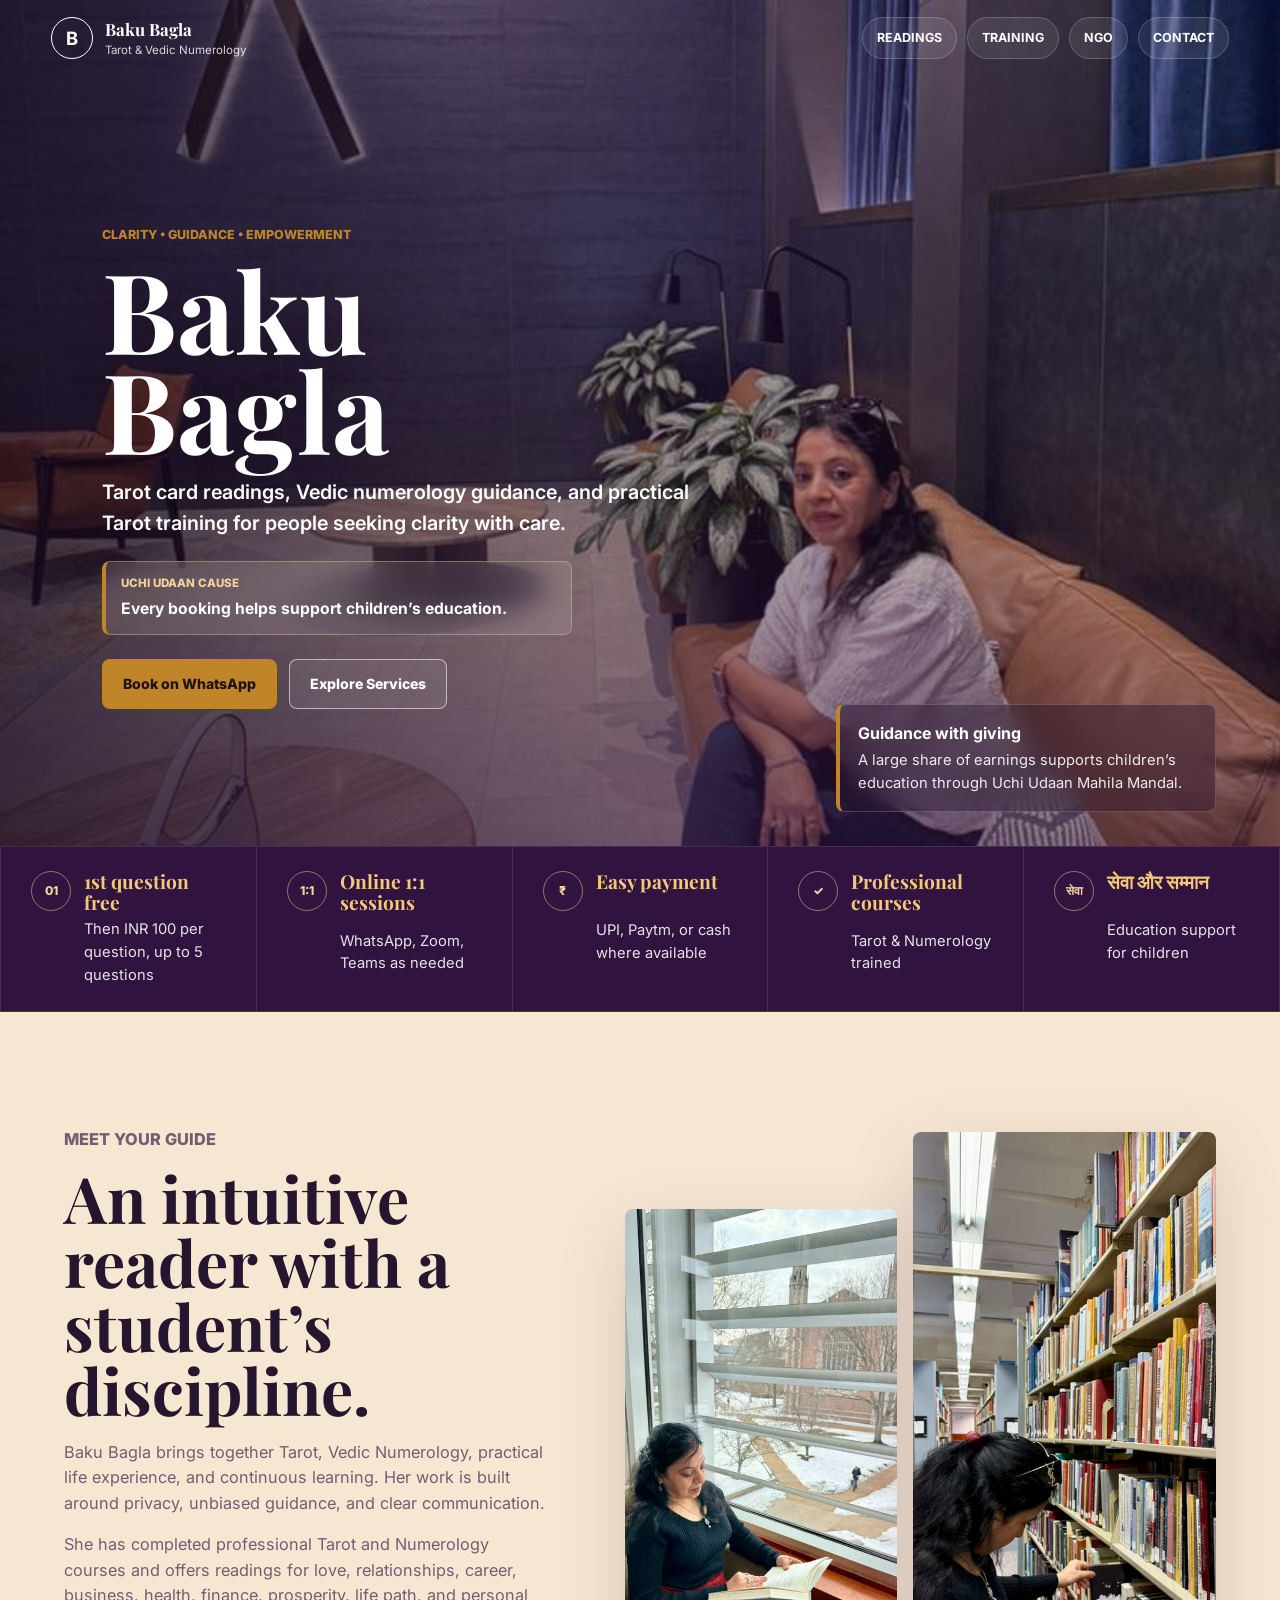
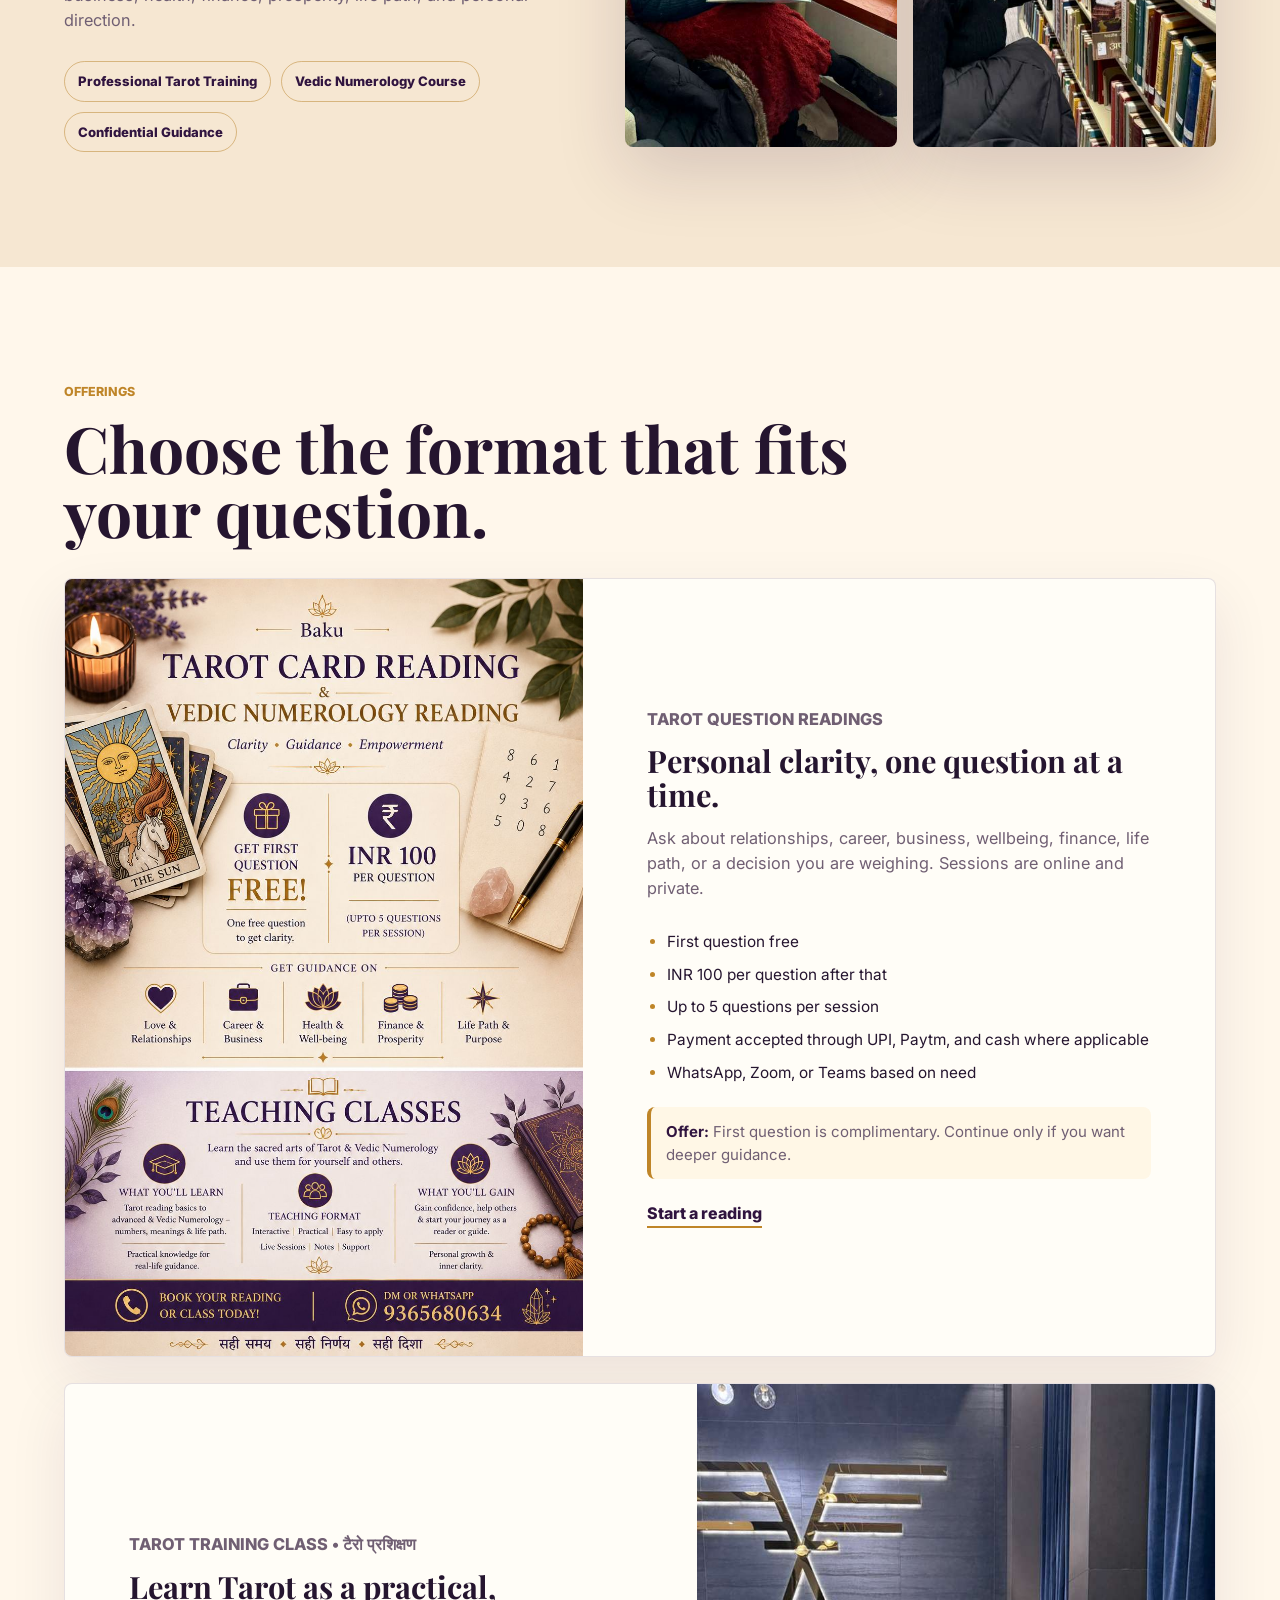
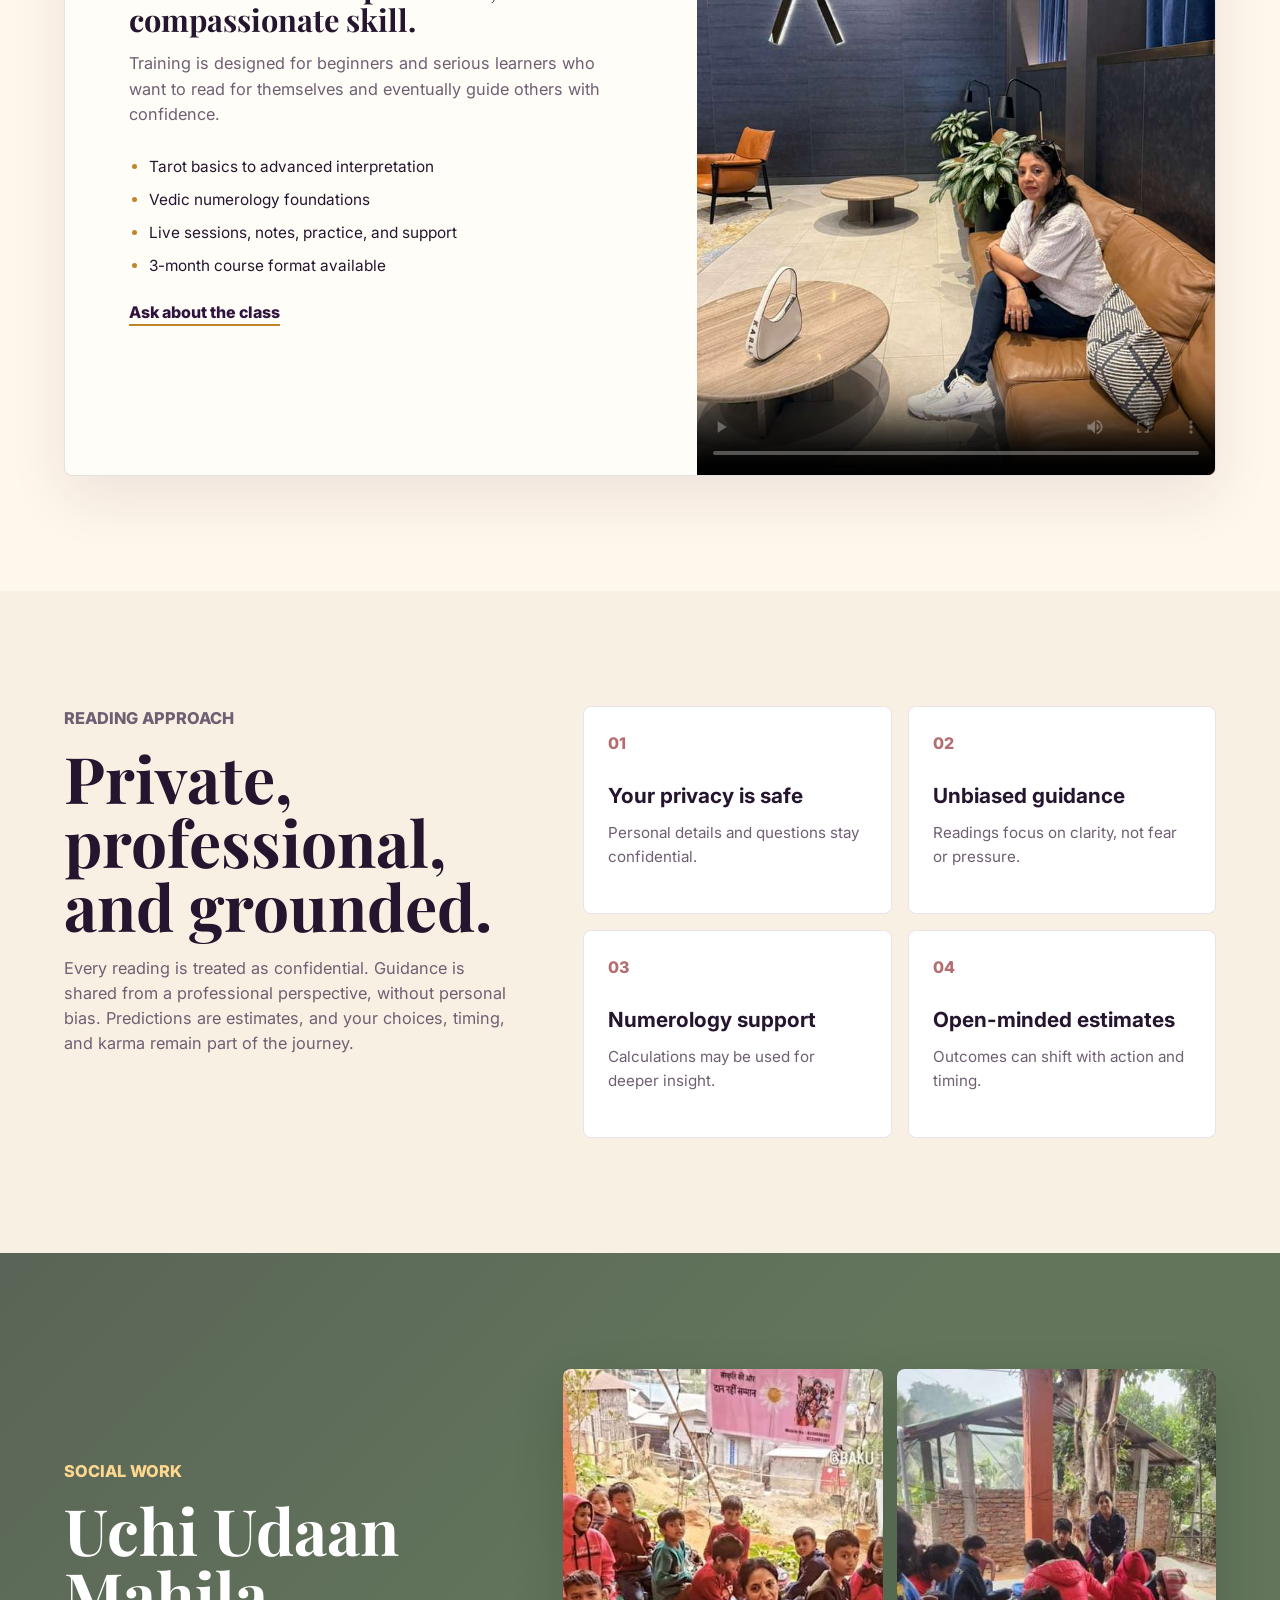
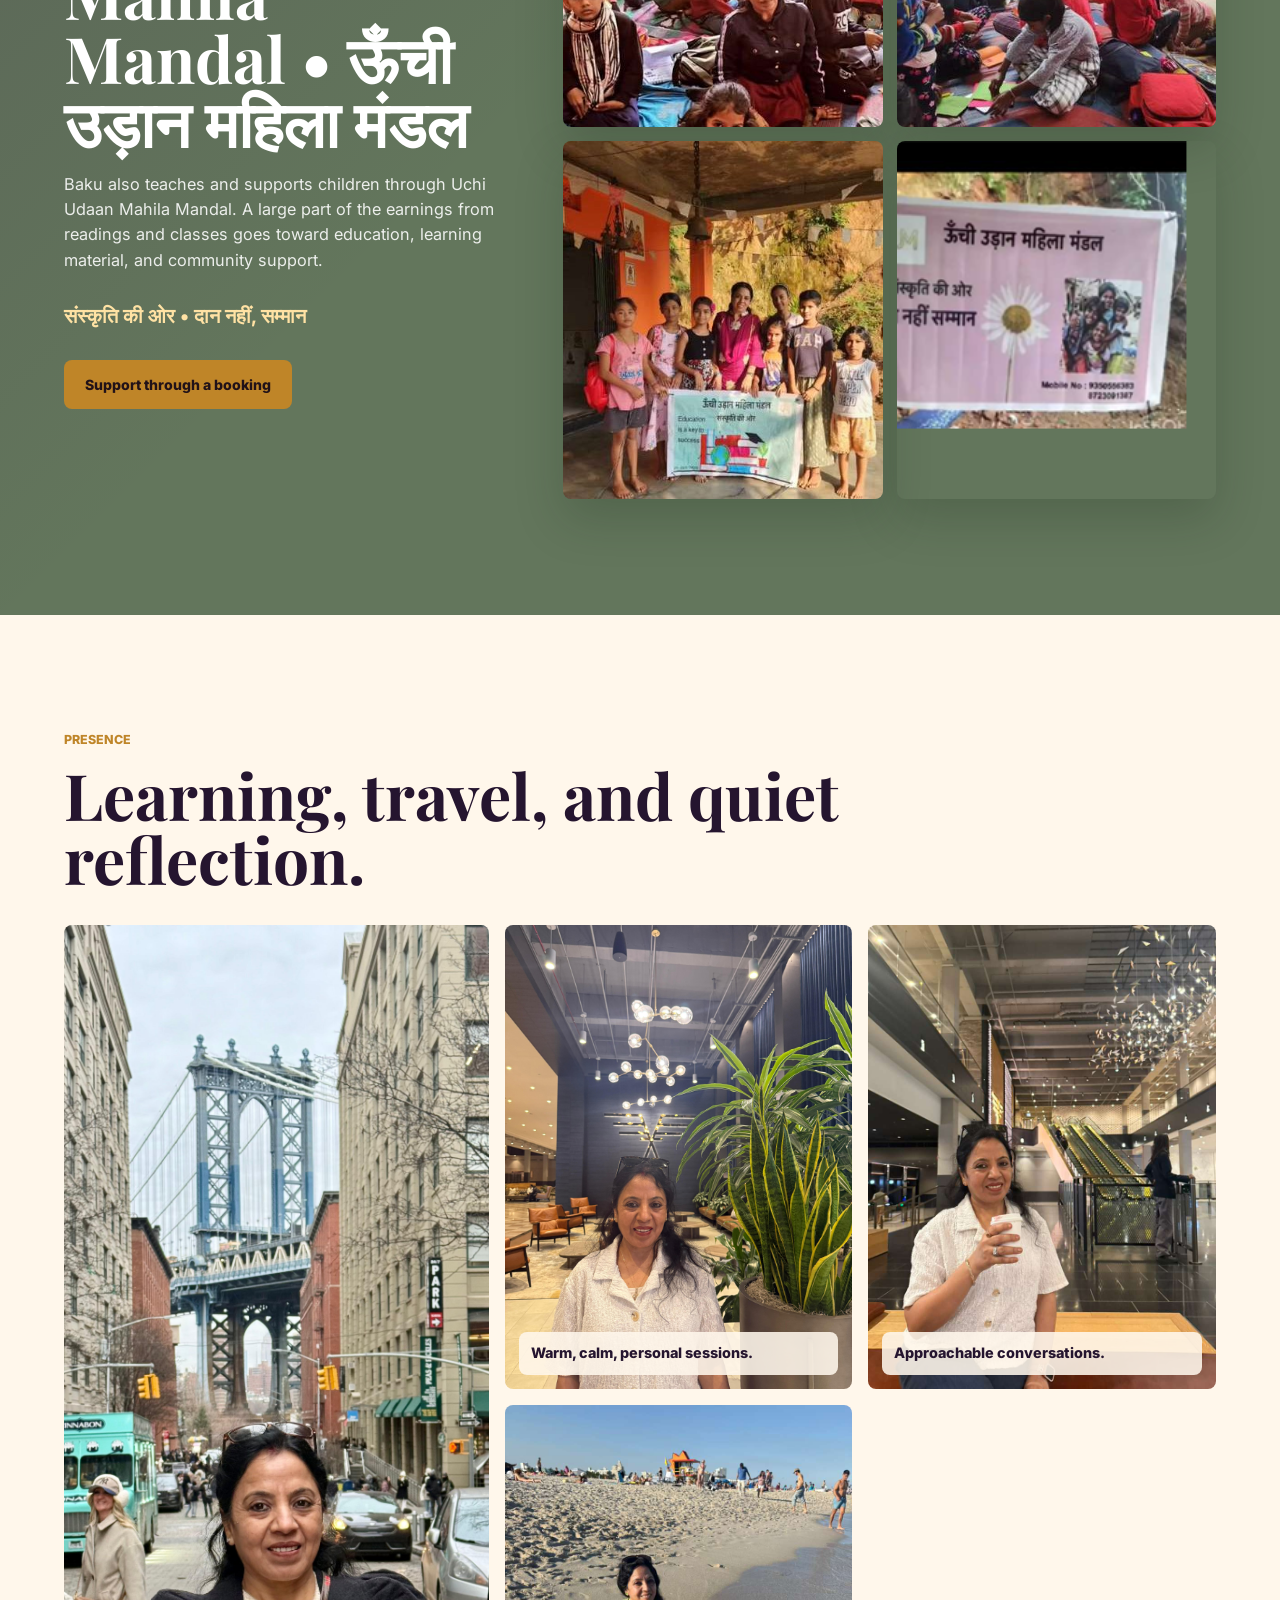
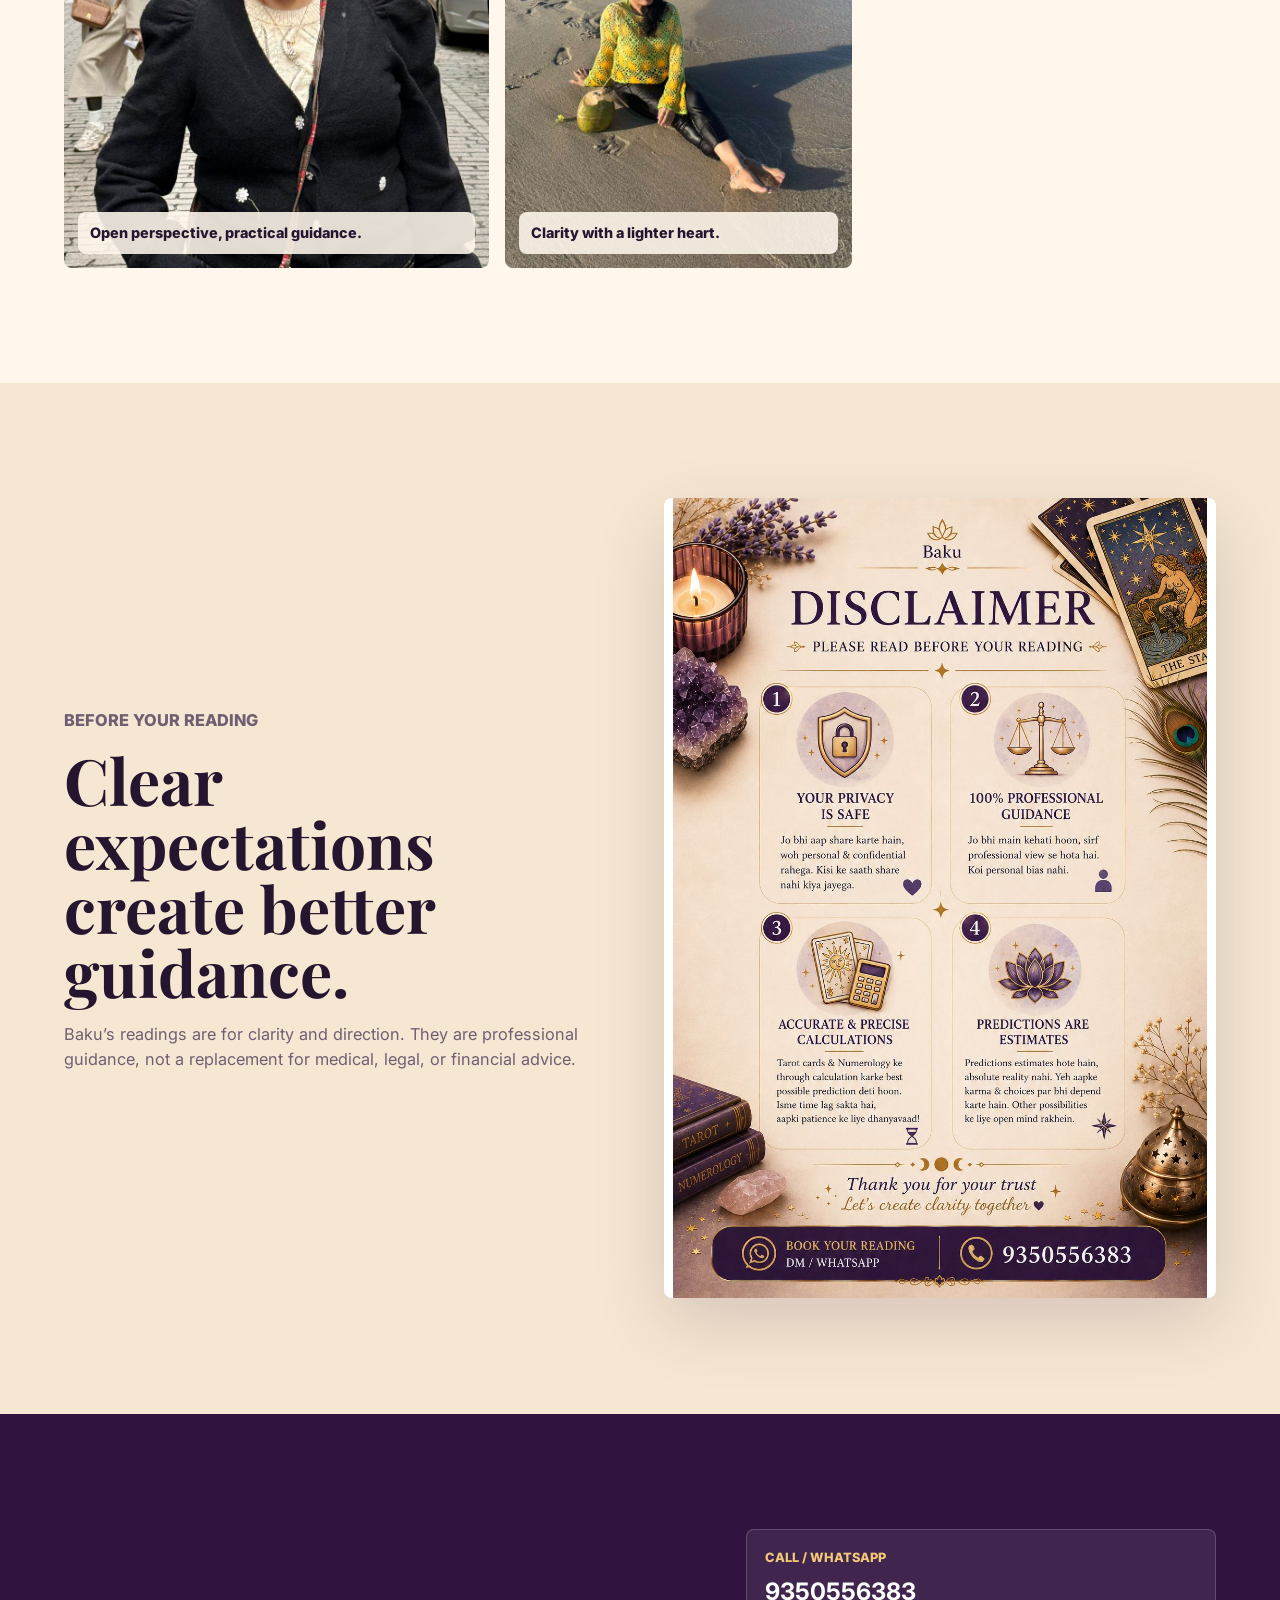
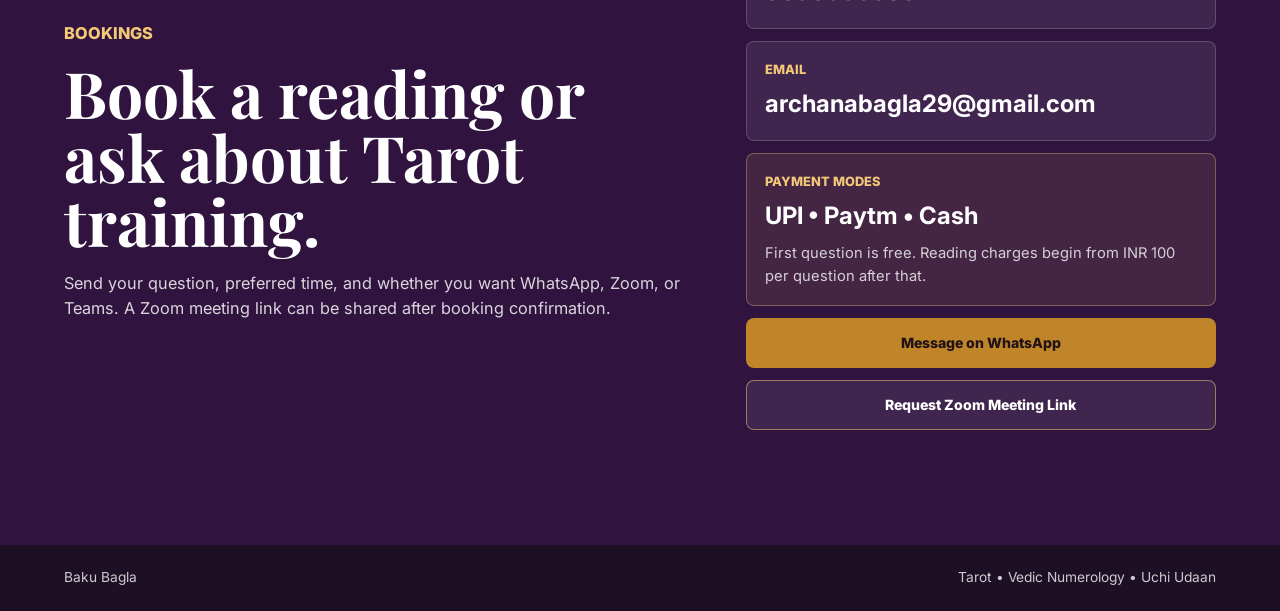
==== commit 18b8df60: "Crop NGO images and add Zoom booking option" ====
--- a/index.html
+++ b/index.html
@@ -213,10 +213,10 @@
           <a class="button primary" href="#contact">Support through a booking</a>
         </div>
         <div class="ngo-gallery">
-          <img src="public/assets/ngo-kids-banner.jpeg" alt="Baku Bagla with children at Uchi Udaan Mahila Mandal" />
-          <img src="public/assets/ngo-classroom.jpeg" alt="Children studying in an outdoor class" />
-          <img src="public/assets/ngo-group.jpeg" alt="Children holding an Uchi Udaan Mahila Mandal banner" />
-          <img src="public/assets/ngo-banner.png" alt="Uchi Udaan Mahila Mandal banner" />
+          <img src="public/assets/ngo-kids-banner-clean.jpeg" alt="Baku Bagla with children at Uchi Udaan Mahila Mandal" />
+          <img src="public/assets/ngo-classroom-clean.jpeg" alt="Children studying in an outdoor class" />
+          <img src="public/assets/ngo-group-clean.jpeg" alt="Children holding an Uchi Udaan Mahila Mandal banner" />
+          <img src="public/assets/ngo-banner-clean.png" alt="Uchi Udaan Mahila Mandal banner" />
         </div>
       </section>
 
@@ -261,7 +261,7 @@
           <p class="eyebrow">Bookings</p>
           <h2 id="contact-title">Book a reading or ask about Tarot training.</h2>
           <p>
-            Send your question, preferred time, and whether you want WhatsApp, Zoom, or Teams. For classes, mention your current level and goal.
+            Send your question, preferred time, and whether you want WhatsApp, Zoom, or Teams. A Zoom meeting link can be shared after booking confirmation.
           </p>
         </div>
         <div class="contact-panel">
@@ -279,6 +279,7 @@
             <p>First question is free. Reading charges begin from INR 100 per question after that.</p>
           </div>
           <a href="https://wa.me/919350556383" class="button primary">Message on WhatsApp</a>
+          <a href="https://wa.me/919350556383?text=Hi%20Baku%2C%20I%20would%20like%20to%20book%20a%20Zoom%20meeting%20for%20my%20reading%20or%20class." class="button secondary contact-zoom">Request Zoom Meeting Link</a>
         </div>
       </section>
     </main>
--- a/styles.css
+++ b/styles.css
@@ -756,6 +756,12 @@
   font-size: 0.92rem;
 }
 
+.contact-panel .contact-zoom {
+  border-color: rgba(243, 201, 120, 0.52);
+  background: rgba(255, 255, 255, 0.08);
+  color: var(--white);
+}
+
 .site-footer {
   display: flex;
   flex-wrap: wrap;
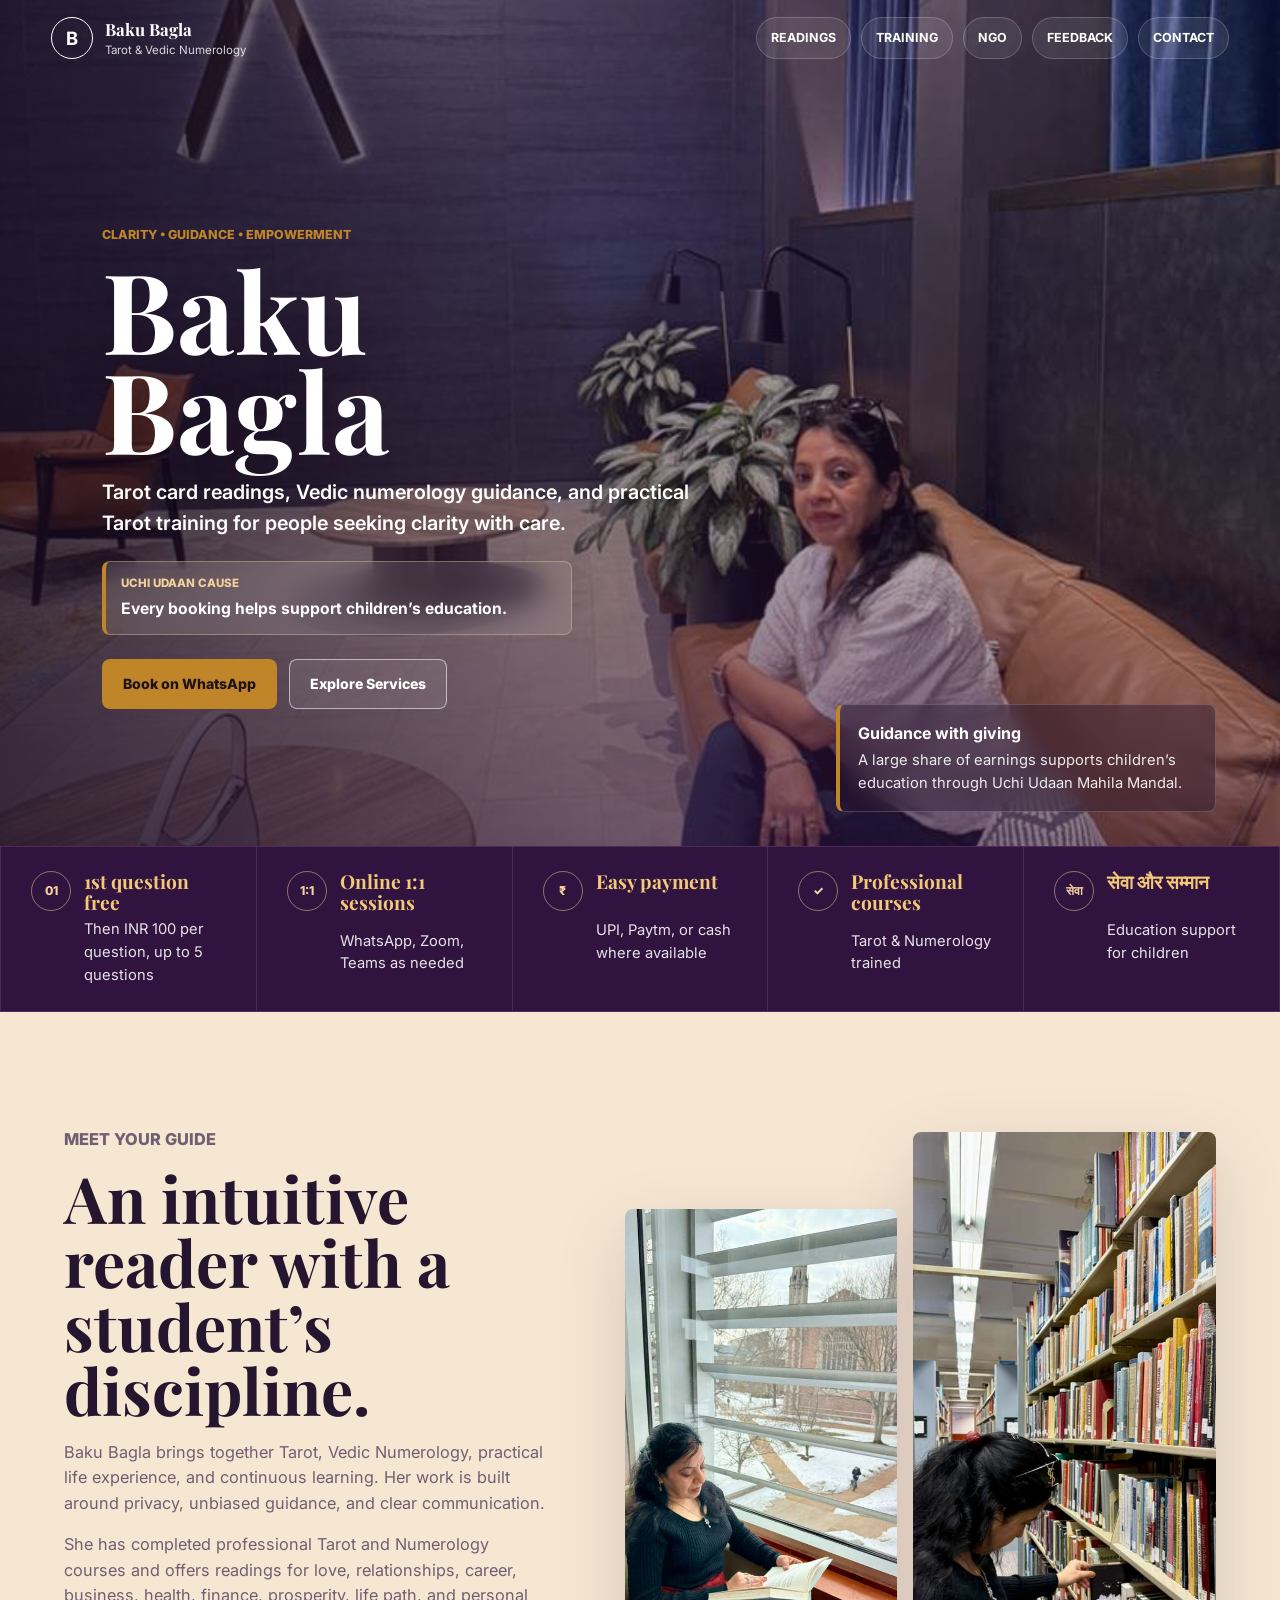
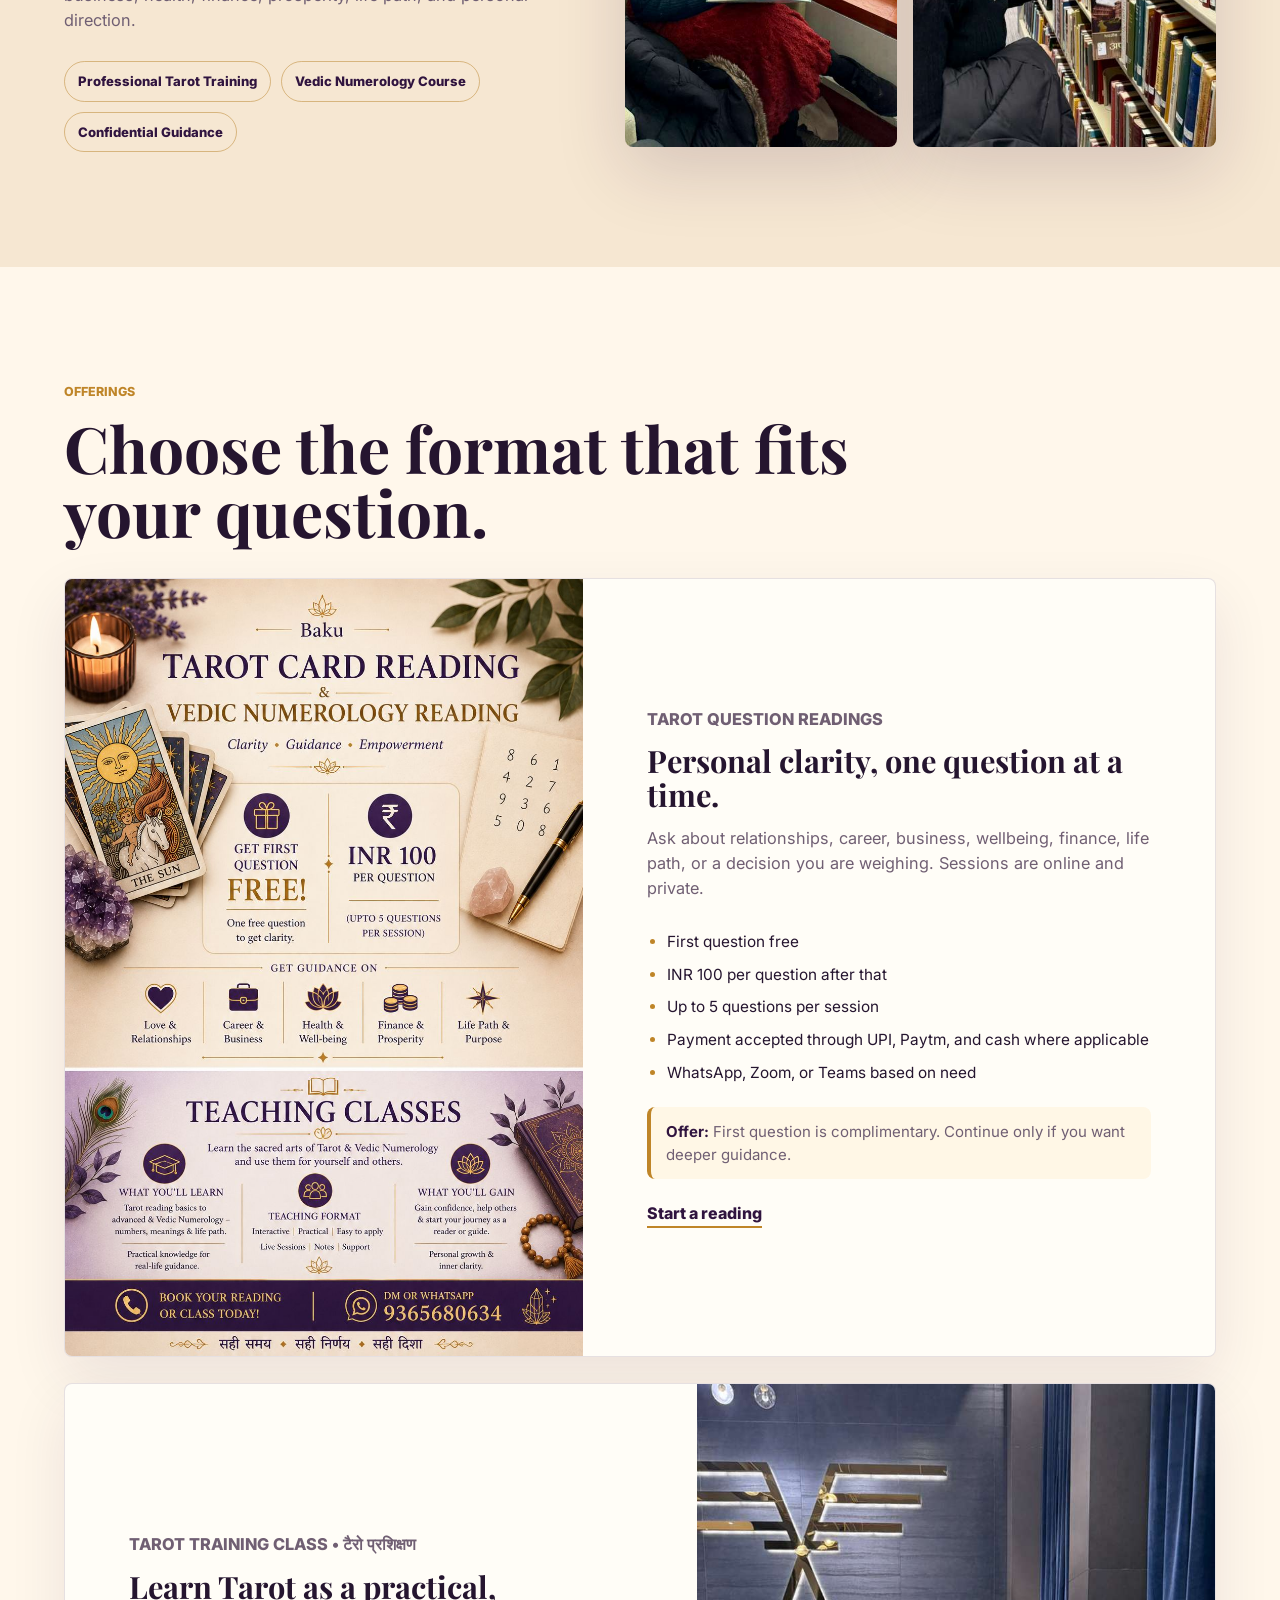
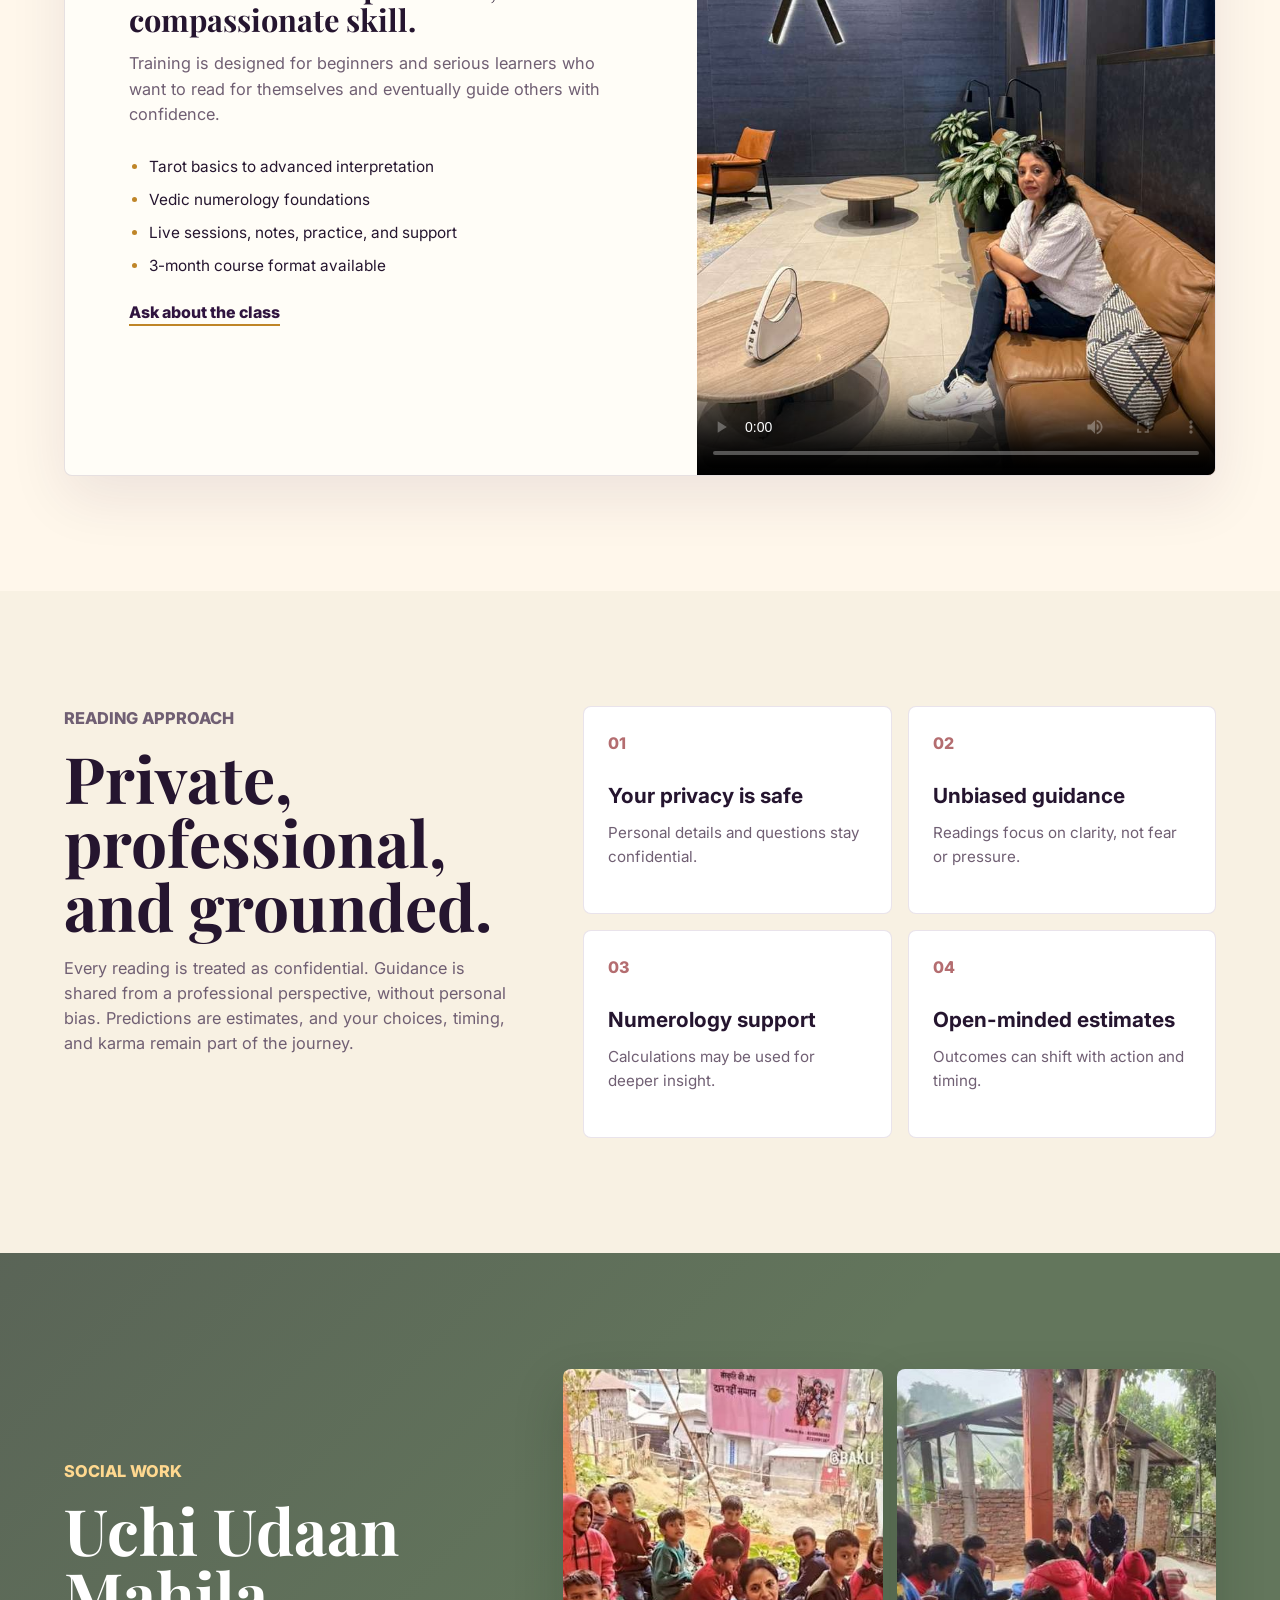
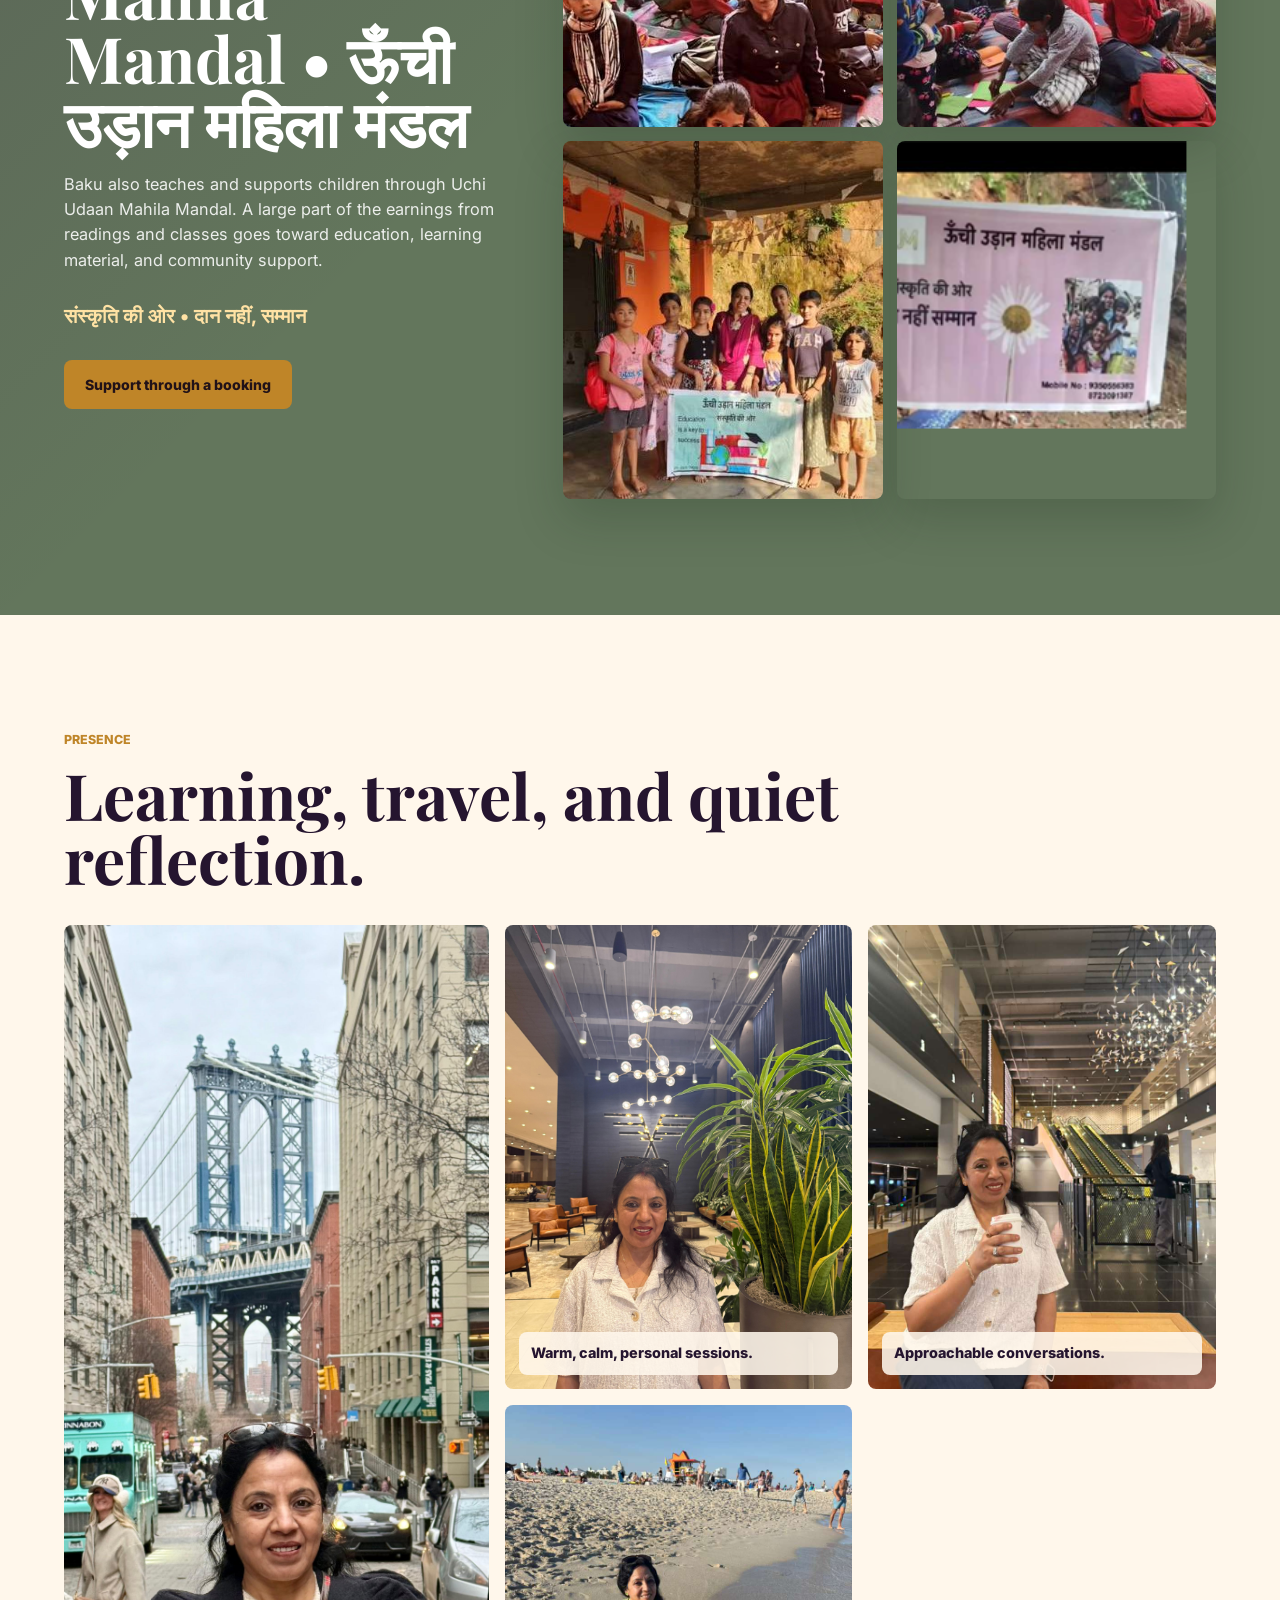
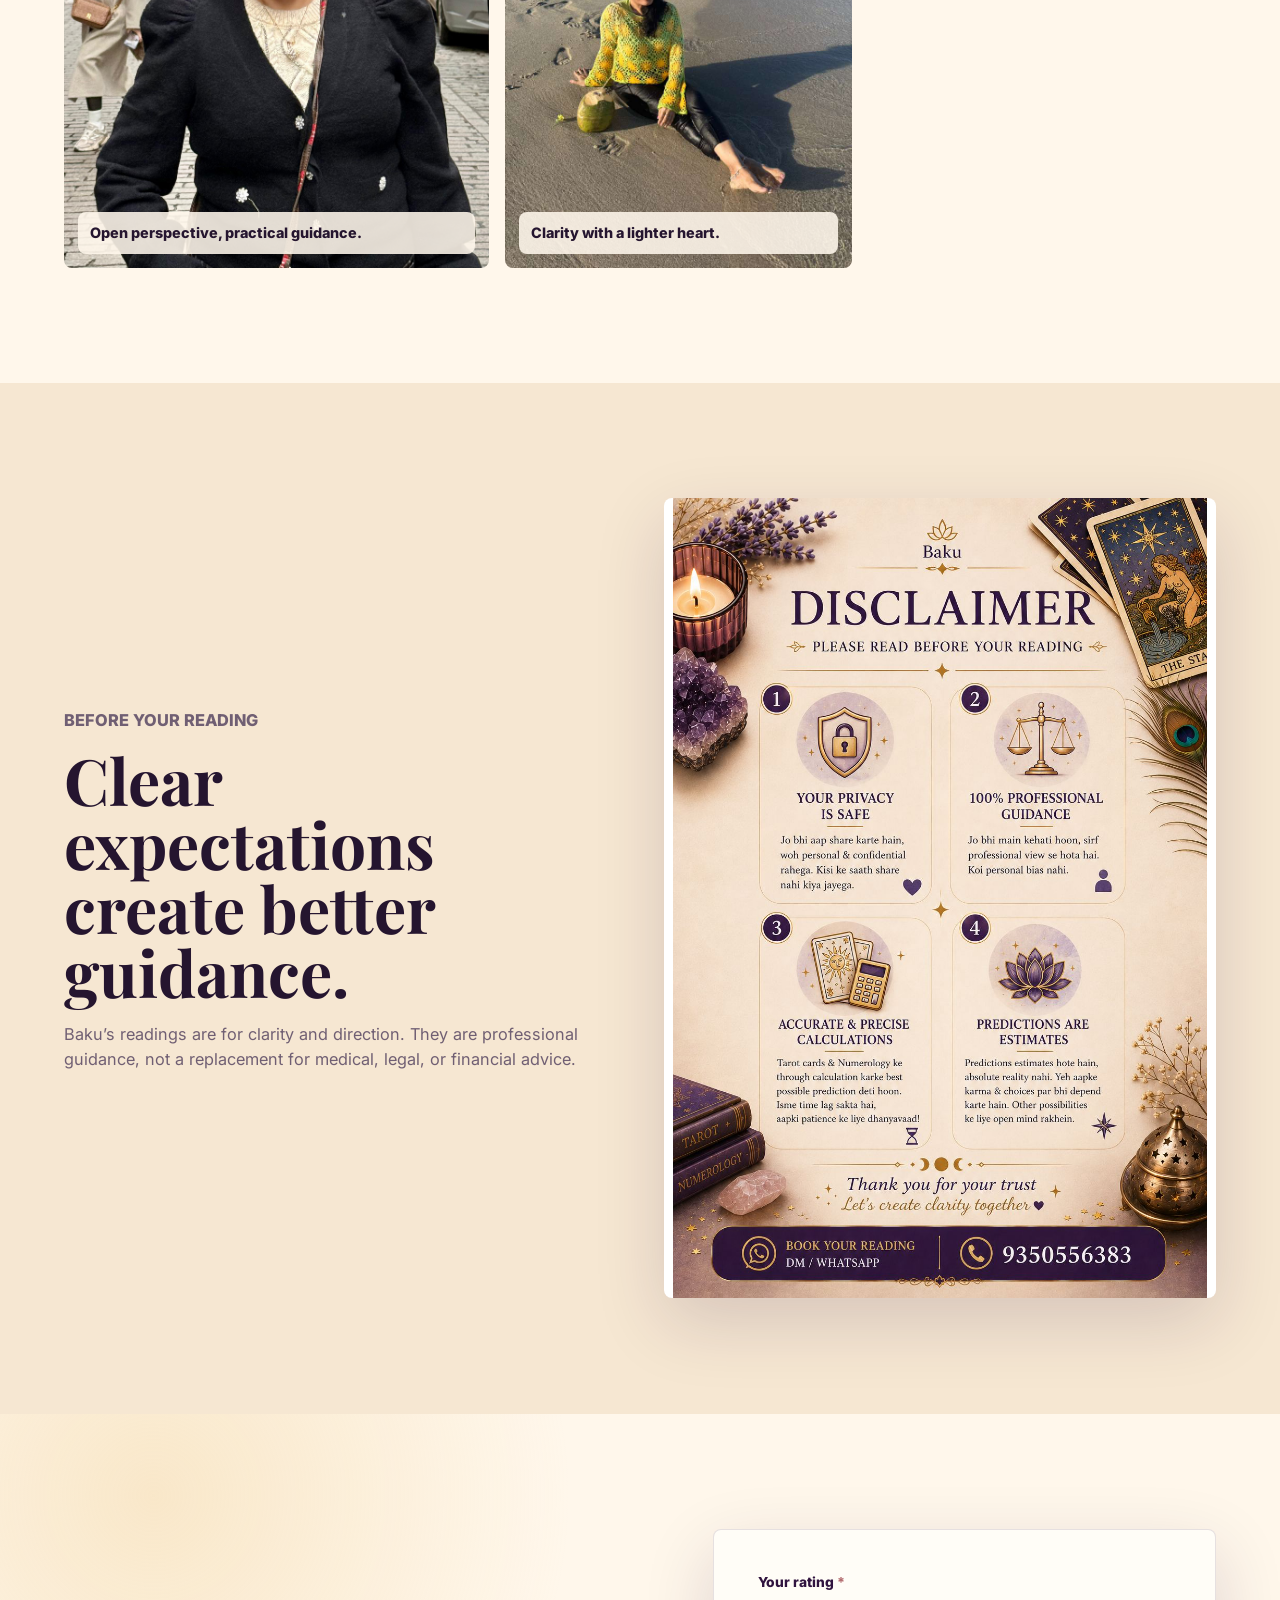
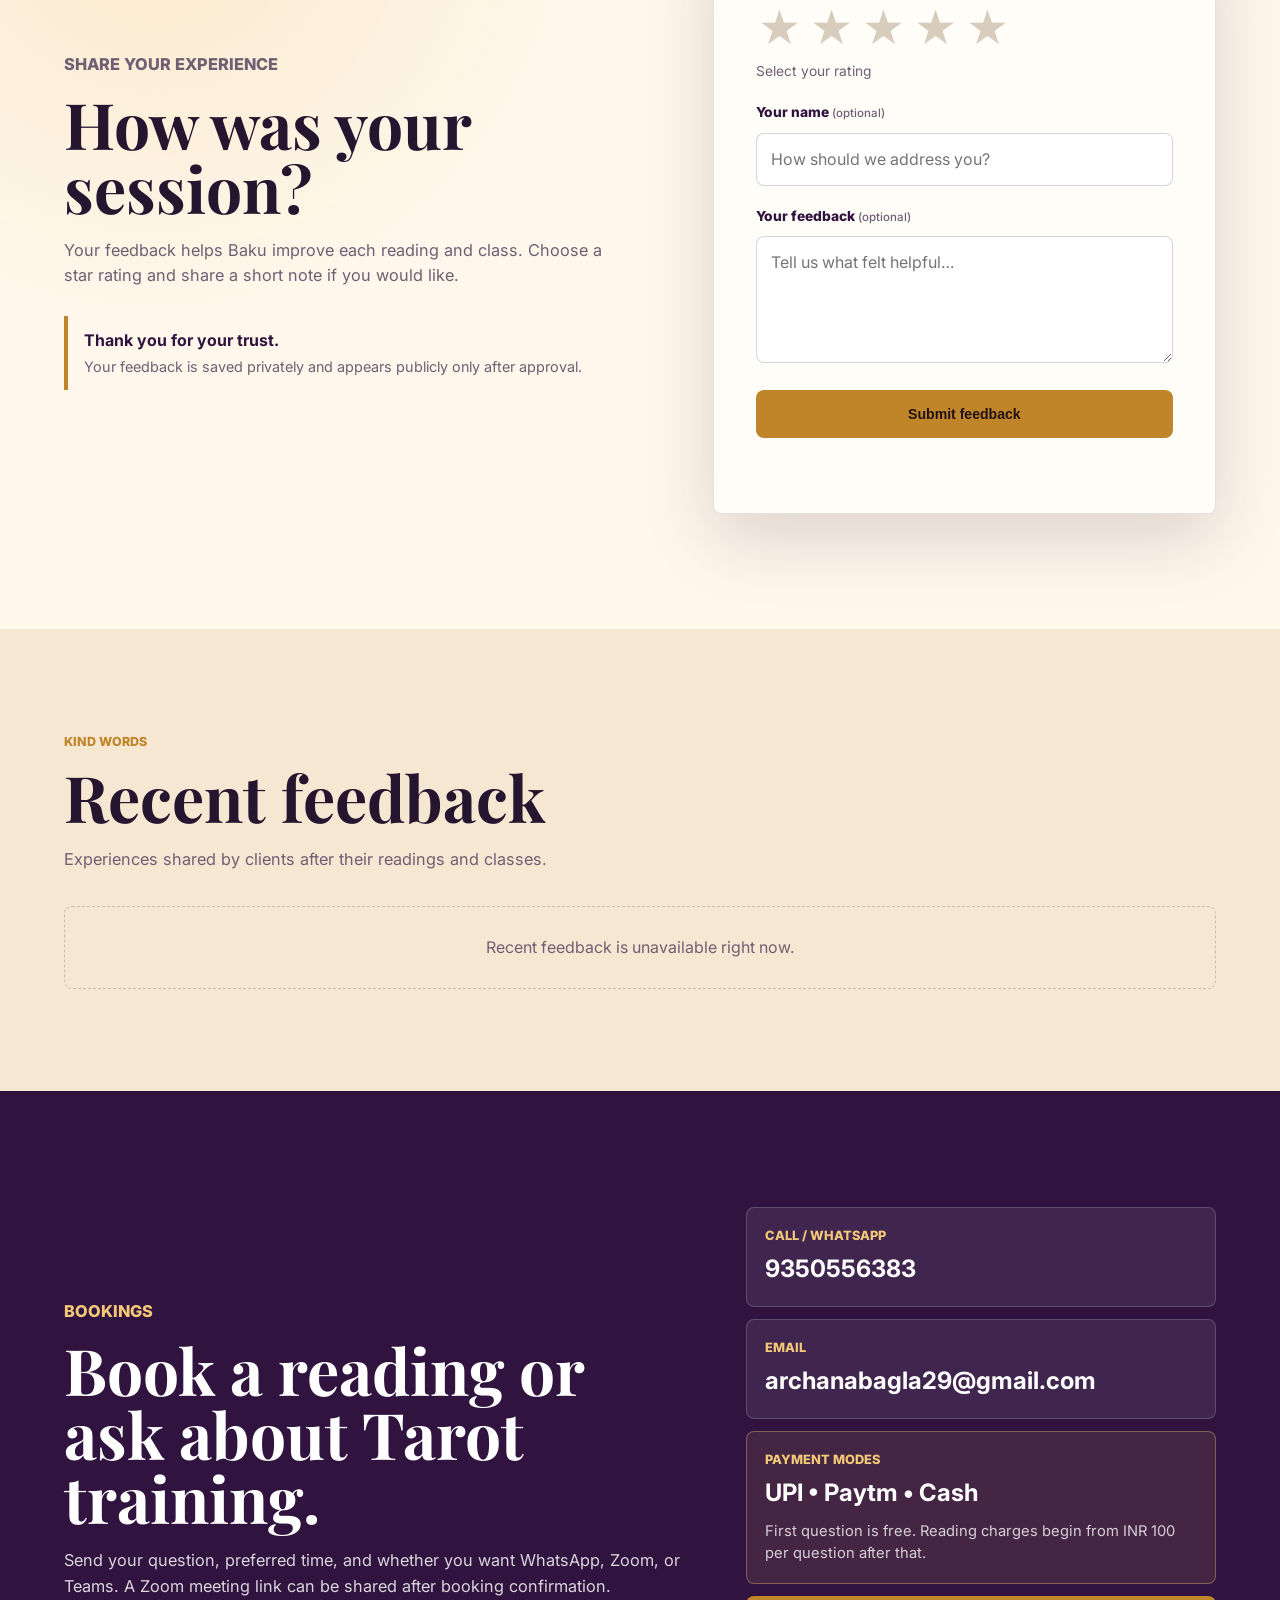
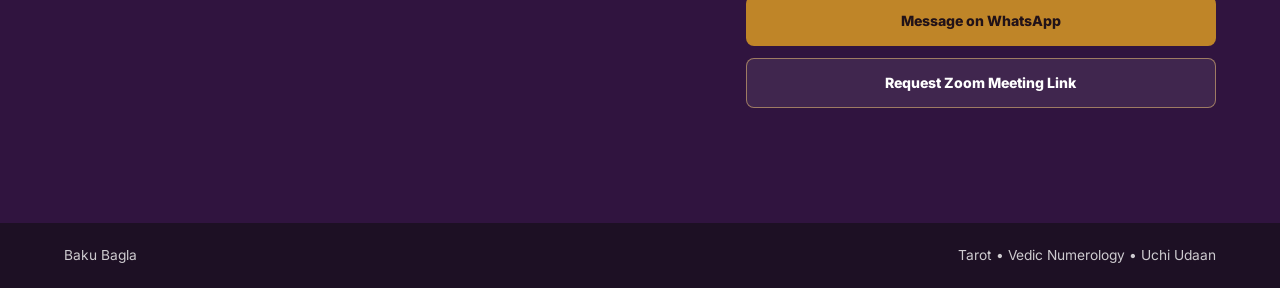
==== commit f7ae0ecb: "Add Supabase feedback system" ====
--- a/index.html
+++ b/index.html
@@ -8,6 +8,30 @@
       name="description"
       content="Book online 1:1 Tarot card readings, Vedic numerology guidance, and Tarot training classes with Baku Bagla."
     />
+    <link rel="canonical" href="https://tarot-by-baku.vercel.app/" />
+    <link rel="icon" type="image/png" href="https://tarot-by-baku.vercel.app/logo.png" />
+    <link rel="apple-touch-icon" href="https://tarot-by-baku.vercel.app/logo.png" />
+    <meta name="theme-color" content="#30143f" />
+    <meta property="og:type" content="website" />
+    <meta property="og:site_name" content="Baku Bagla" />
+    <meta property="og:title" content="Baku Bagla | Tarot & Vedic Numerology" />
+    <meta
+      property="og:description"
+      content="Tarot card readings, Vedic numerology guidance, practical Tarot training, and guidance with giving through Uchi Udaan."
+    />
+    <meta property="og:url" content="https://tarot-by-baku.vercel.app/" />
+    <meta property="og:image" content="https://tarot-by-baku.vercel.app/og-image.png" />
+    <meta property="og:image:secure_url" content="https://tarot-by-baku.vercel.app/og-image.png" />
+    <meta property="og:image:width" content="1200" />
+    <meta property="og:image:height" content="630" />
+    <meta property="og:image:alt" content="Baku Bagla Tarot and Vedic Numerology guidance" />
+    <meta name="twitter:card" content="summary_large_image" />
+    <meta name="twitter:title" content="Baku Bagla | Tarot & Vedic Numerology" />
+    <meta
+      name="twitter:description"
+      content="Tarot readings, Vedic numerology, practical Tarot training, and Uchi Udaan education support."
+    />
+    <meta name="twitter:image" content="https://tarot-by-baku.vercel.app/og-image.png" />
     <link rel="preconnect" href="https://fonts.googleapis.com" />
     <link rel="preconnect" href="https://fonts.gstatic.com" crossorigin />
     <link
@@ -33,6 +57,7 @@
         <a href="#readings">Readings</a>
         <a href="#training">Training</a>
         <a href="#ngo">NGO</a>
+        <a href="#feedback">Feedback</a>
         <a href="#contact">Contact</a>
       </nav>
     </header>
@@ -256,6 +281,55 @@
         <img src="public/assets/disclaimer-poster.jpg" alt="Reading disclaimer poster with privacy and guidance principles" />
       </section>
 
+      <section class="feedback-section" id="feedback" aria-labelledby="feedback-title">
+        <div class="feedback-copy">
+          <p class="eyebrow">Share your experience</p>
+          <h2 id="feedback-title">How was your session?</h2>
+          <p>
+            Your feedback helps Baku improve each reading and class. Choose a star rating and share a short note if you would like.
+          </p>
+          <div class="feedback-promise">
+            <strong>Thank you for your trust.</strong>
+            <span>Your feedback is saved privately and appears publicly only after approval.</span>
+          </div>
+        </div>
+        <form class="feedback-form" data-feedback-form>
+          <fieldset>
+            <legend>Your rating <span aria-hidden="true">*</span></legend>
+            <div class="star-rating" data-star-rating aria-label="Choose a rating from 1 to 5 stars">
+              <button type="button" data-rating="1" aria-label="1 star" aria-pressed="false">★</button>
+              <button type="button" data-rating="2" aria-label="2 stars" aria-pressed="false">★</button>
+              <button type="button" data-rating="3" aria-label="3 stars" aria-pressed="false">★</button>
+              <button type="button" data-rating="4" aria-label="4 stars" aria-pressed="false">★</button>
+              <button type="button" data-rating="5" aria-label="5 stars" aria-pressed="false">★</button>
+            </div>
+            <p class="rating-label" data-rating-label aria-live="polite">Select your rating</p>
+            <input type="hidden" name="rating" data-rating-input required />
+          </fieldset>
+          <label>
+            <span>Your name <small>(optional)</small></span>
+            <input type="text" name="name" maxlength="60" autocomplete="name" placeholder="How should we address you?" />
+          </label>
+          <label>
+            <span>Your feedback <small>(optional)</small></span>
+            <textarea name="message" rows="4" maxlength="500" placeholder="Tell us what felt helpful…"></textarea>
+          </label>
+          <button class="button primary feedback-submit" type="submit">Submit feedback</button>
+          <p class="feedback-status" data-feedback-status aria-live="polite"></p>
+        </form>
+      </section>
+
+      <section class="recent-feedback" aria-labelledby="recent-feedback-title">
+        <div class="section-heading">
+          <p class="eyebrow">Kind words</p>
+          <h2 id="recent-feedback-title">Recent feedback</h2>
+          <p>Experiences shared by clients after their readings and classes.</p>
+        </div>
+        <div class="feedback-list" data-feedback-list>
+          <p class="feedback-loading">Loading recent feedback…</p>
+        </div>
+      </section>
+
       <section class="contact-section" id="contact" aria-labelledby="contact-title">
         <div>
           <p class="eyebrow">Bookings</p>
--- a/styles.css
+++ b/styles.css
@@ -689,6 +689,220 @@
   background: var(--white);
 }
 
+.feedback-section {
+  display: grid;
+  grid-template-columns: minmax(0, 0.8fr) minmax(320px, 0.72fr);
+  gap: clamp(32px, 7vw, 96px);
+  align-items: center;
+  padding: clamp(70px, 9vw, 126px) clamp(18px, 5vw, 72px);
+  background:
+    radial-gradient(circle at 12% 10%, rgba(241, 210, 155, 0.42), transparent 31%),
+    var(--cream);
+}
+
+.feedback-copy {
+  max-width: 680px;
+}
+
+.feedback-copy > p {
+  color: var(--muted);
+  font-size: 1.02rem;
+}
+
+.feedback-promise {
+  display: grid;
+  gap: 3px;
+  margin-top: 28px;
+  border-left: 4px solid var(--gold);
+  padding: 12px 16px;
+  color: var(--plum);
+}
+
+.feedback-promise span {
+  color: var(--muted);
+  font-size: 0.9rem;
+}
+
+.feedback-form {
+  display: grid;
+  gap: 20px;
+  border: 1px solid rgba(48, 20, 63, 0.12);
+  border-radius: var(--radius);
+  padding: clamp(24px, 4vw, 42px);
+  background: var(--card);
+  box-shadow: var(--shadow);
+}
+
+.feedback-form fieldset {
+  margin: 0;
+  border: 0;
+  padding: 0;
+}
+
+.feedback-form legend,
+.feedback-form label > span {
+  display: block;
+  margin-bottom: 9px;
+  color: var(--plum);
+  font-size: 0.86rem;
+  font-weight: 800;
+}
+
+.feedback-form legend > span {
+  color: var(--rose);
+}
+
+.feedback-form small {
+  color: var(--muted);
+  font-weight: 500;
+}
+
+.star-rating {
+  display: flex;
+  gap: 5px;
+  width: fit-content;
+}
+
+.star-rating button {
+  border: 0;
+  padding: 2px;
+  background: transparent;
+  color: #d8cdbd;
+  cursor: pointer;
+  font-size: clamp(2.2rem, 5vw, 3rem);
+  line-height: 1;
+  transition: color 140ms ease, transform 140ms ease;
+}
+
+.star-rating button:hover,
+.star-rating button:focus-visible,
+.star-rating button.is-selected {
+  color: var(--gold);
+}
+
+.star-rating button:hover,
+.star-rating button:focus-visible {
+  transform: translateY(-2px) scale(1.05);
+}
+
+.star-rating button:focus-visible {
+  border-radius: 4px;
+  outline: 3px solid rgba(191, 133, 40, 0.28);
+  outline-offset: 2px;
+}
+
+.rating-label {
+  min-height: 1.4em;
+  margin: 7px 0 0;
+  color: var(--muted);
+  font-size: 0.86rem;
+}
+
+.feedback-form input,
+.feedback-form textarea {
+  width: 100%;
+  border: 1px solid rgba(48, 20, 63, 0.18);
+  border-radius: var(--radius);
+  padding: 13px 14px;
+  background: var(--white);
+  color: var(--ink);
+  font: inherit;
+}
+
+.feedback-form textarea {
+  min-height: 120px;
+  resize: vertical;
+}
+
+.feedback-form input:focus,
+.feedback-form textarea:focus {
+  border-color: var(--gold);
+  outline: 3px solid rgba(191, 133, 40, 0.14);
+}
+
+.feedback-submit {
+  width: 100%;
+  cursor: pointer;
+}
+
+.feedback-status {
+  min-height: 1.5em;
+  margin: -8px 0 0;
+  color: var(--plum);
+  font-size: 0.88rem;
+  font-weight: 700;
+  text-align: center;
+}
+
+.feedback-submit:disabled {
+  cursor: wait;
+  opacity: 0.72;
+}
+
+.recent-feedback {
+  padding: clamp(70px, 8vw, 112px) clamp(18px, 5vw, 72px);
+  background: var(--paper);
+}
+
+.recent-feedback .section-heading > p:last-child {
+  color: var(--muted);
+  font-size: 1.02rem;
+}
+
+.feedback-list {
+  display: grid;
+  grid-template-columns: repeat(5, minmax(0, 1fr));
+  gap: 14px;
+}
+
+.feedback-card {
+  display: flex;
+  min-height: 230px;
+  flex-direction: column;
+  border: 1px solid rgba(48, 20, 63, 0.11);
+  border-radius: var(--radius);
+  padding: 22px;
+  background: var(--card);
+  box-shadow: 0 16px 42px rgba(48, 20, 63, 0.08);
+}
+
+.feedback-card-stars {
+  margin-bottom: 18px;
+  color: var(--gold);
+  font-size: 1.25rem;
+  letter-spacing: 2px;
+}
+
+.feedback-card > p {
+  flex: 1;
+  color: var(--muted);
+  font-family: "Playfair Display", Georgia, serif;
+  font-size: 1.05rem;
+}
+
+.feedback-card footer {
+  display: grid;
+  gap: 2px;
+  border-top: 1px solid rgba(48, 20, 63, 0.09);
+  padding-top: 14px;
+}
+
+.feedback-card time {
+  color: var(--muted);
+  font-size: 0.76rem;
+}
+
+.feedback-empty,
+.feedback-loading {
+  grid-column: 1 / -1;
+  margin: 0;
+  border: 1px dashed rgba(48, 20, 63, 0.2);
+  border-radius: var(--radius);
+  padding: 28px;
+  color: var(--muted);
+  text-align: center;
+}
+
 .contact-section {
   display: grid;
   grid-template-columns: minmax(0, 0.92fr) minmax(320px, 0.7fr);
@@ -779,6 +993,7 @@
   .process-section,
   .ngo-section,
   .poster-section,
+  .feedback-section,
   .contact-section {
     grid-template-columns: 1fr;
   }
@@ -808,6 +1023,10 @@
 
   .gallery-grid {
     grid-template-columns: 1fr 1fr;
+  }
+
+  .feedback-list {
+    grid-template-columns: repeat(2, minmax(0, 1fr));
   }
 
   .gallery-grid .wide {
@@ -912,7 +1131,8 @@
   .portrait-pair,
   .principles,
   .gallery-grid,
-  .ngo-gallery {
+  .ngo-gallery,
+  .feedback-list {
     grid-template-columns: 1fr;
   }
 
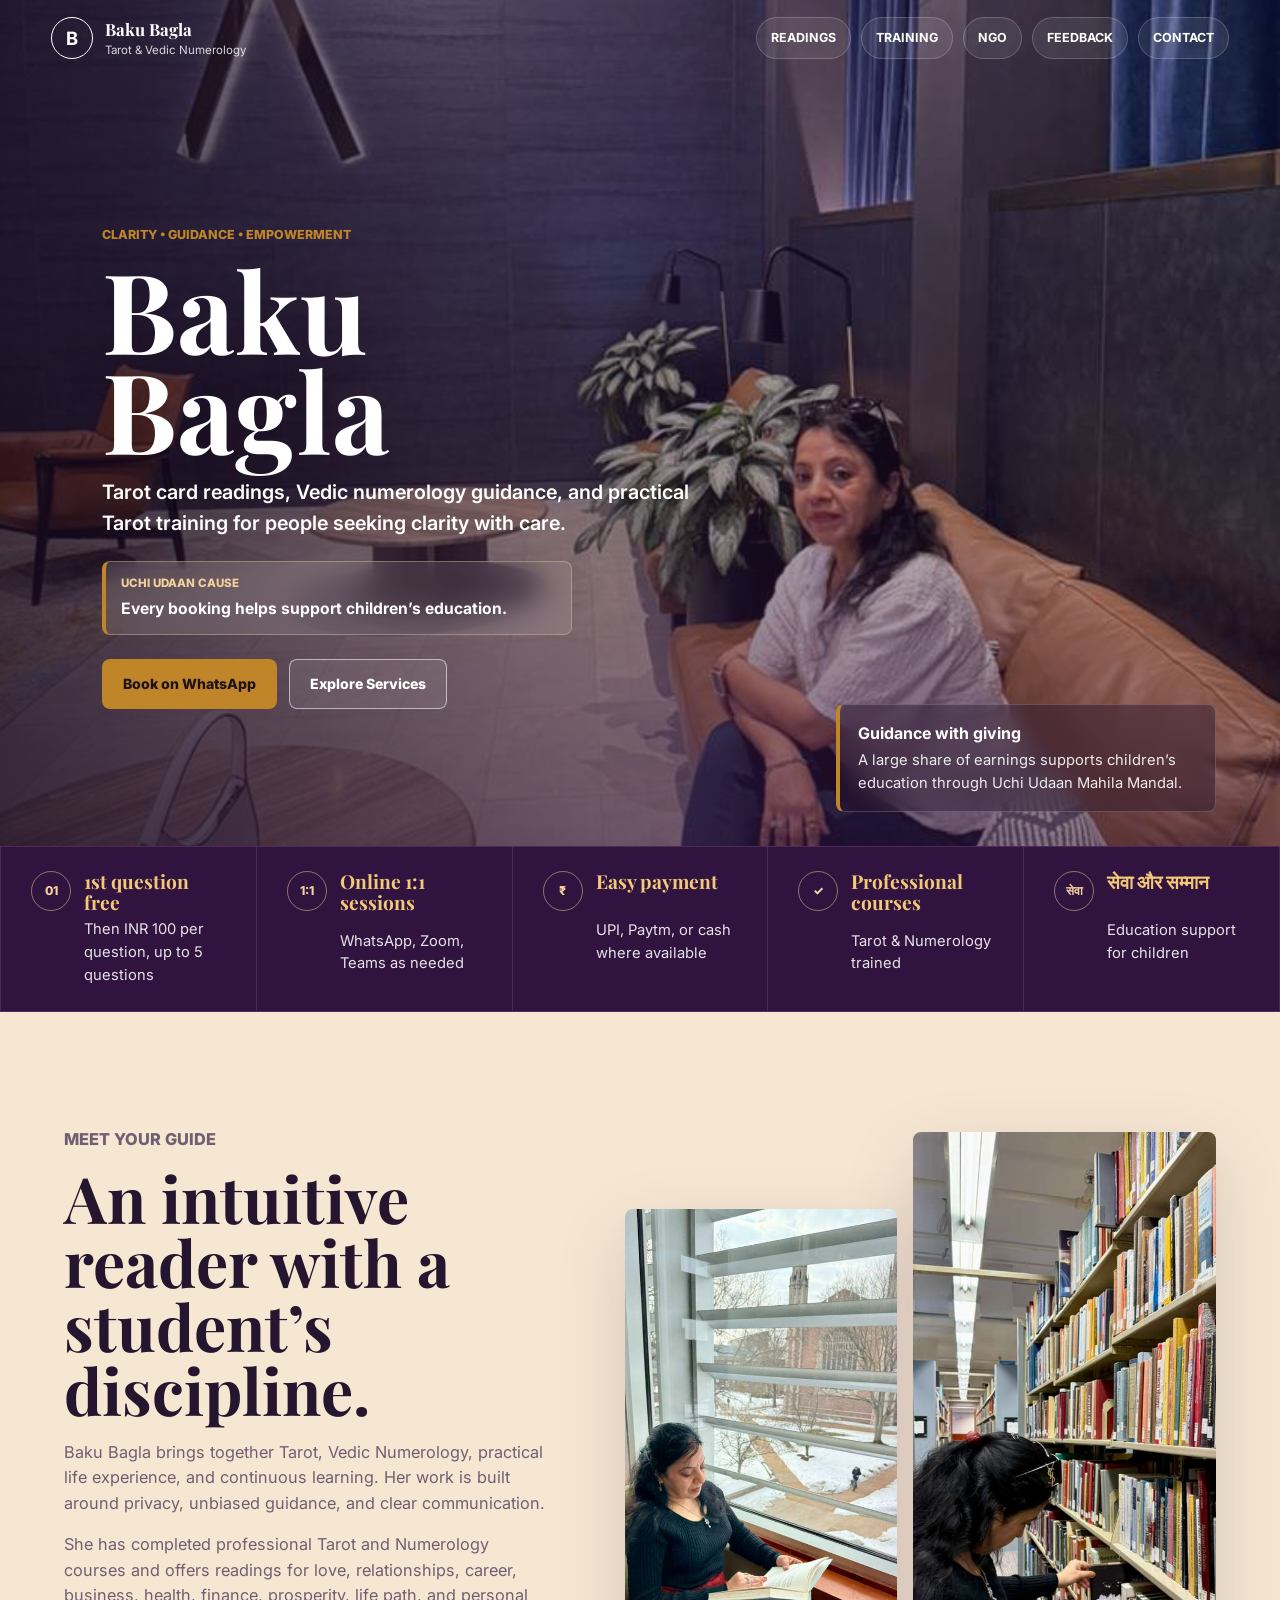
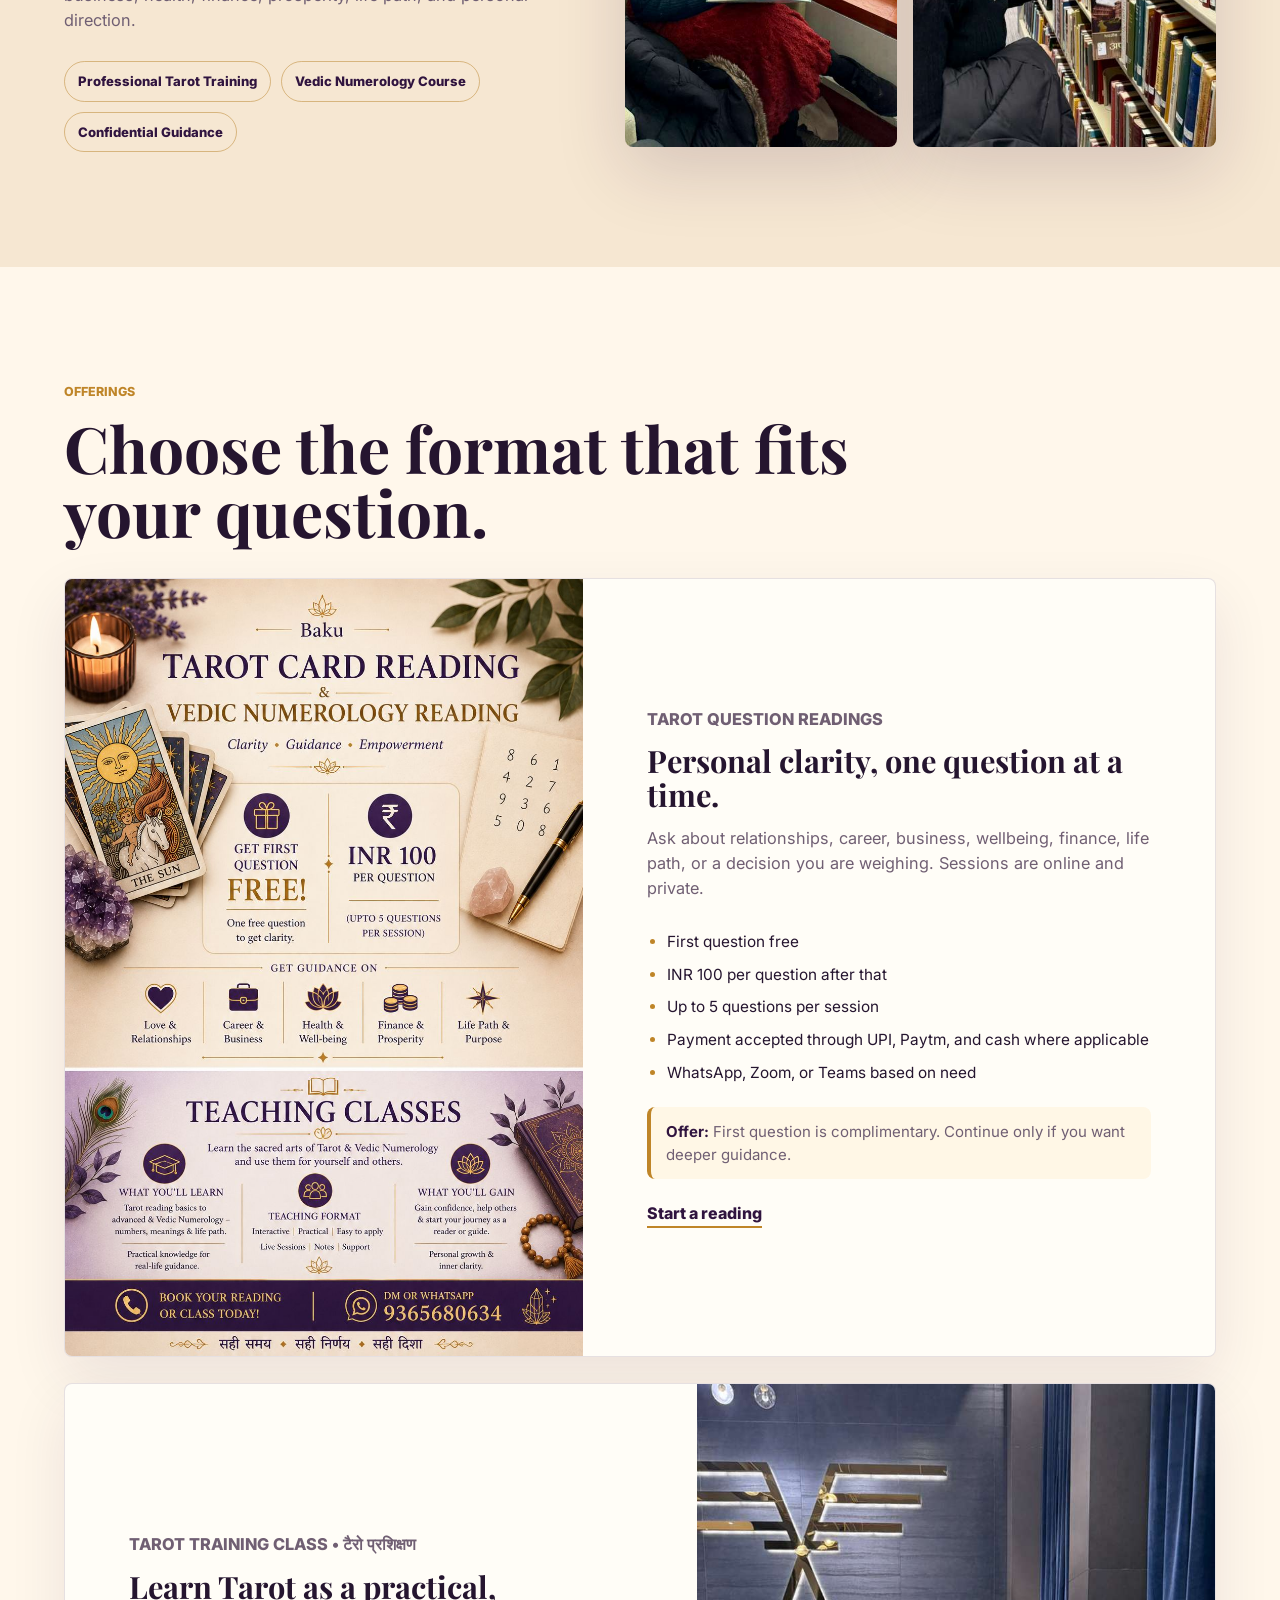
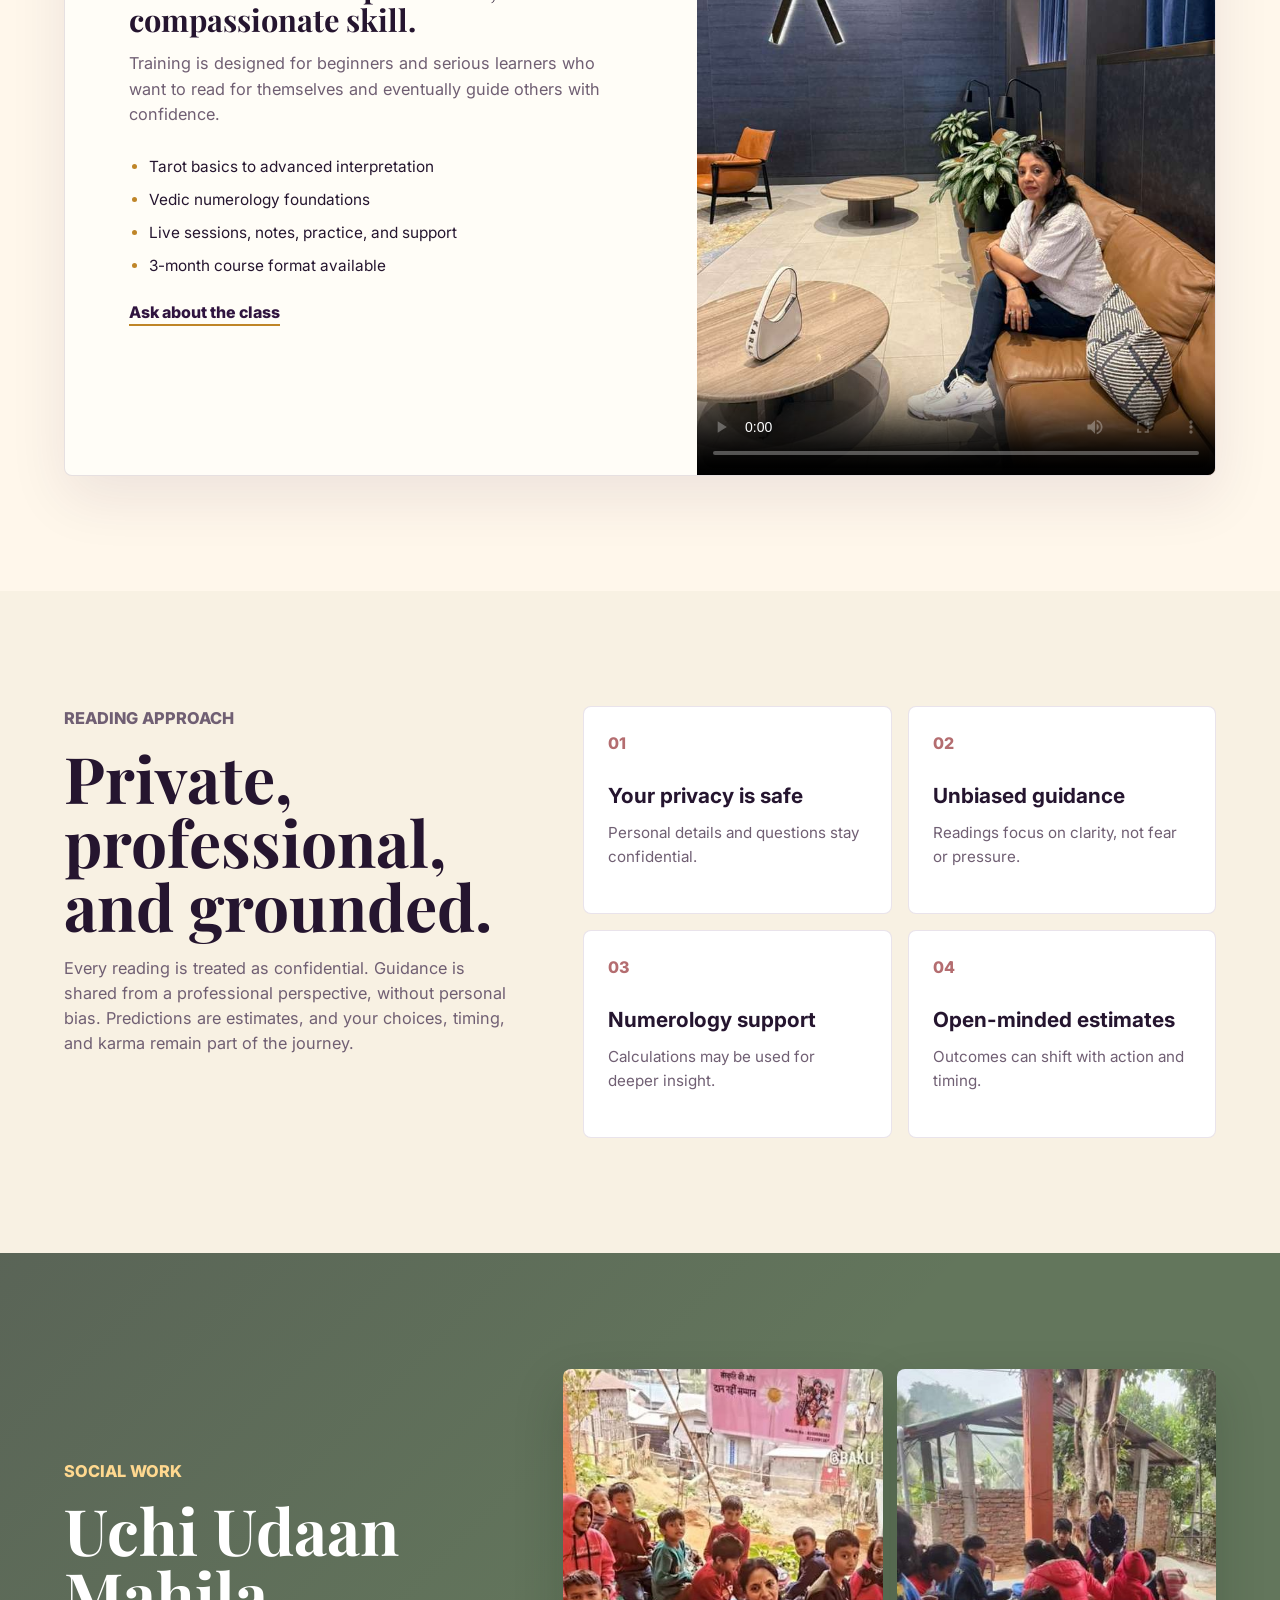
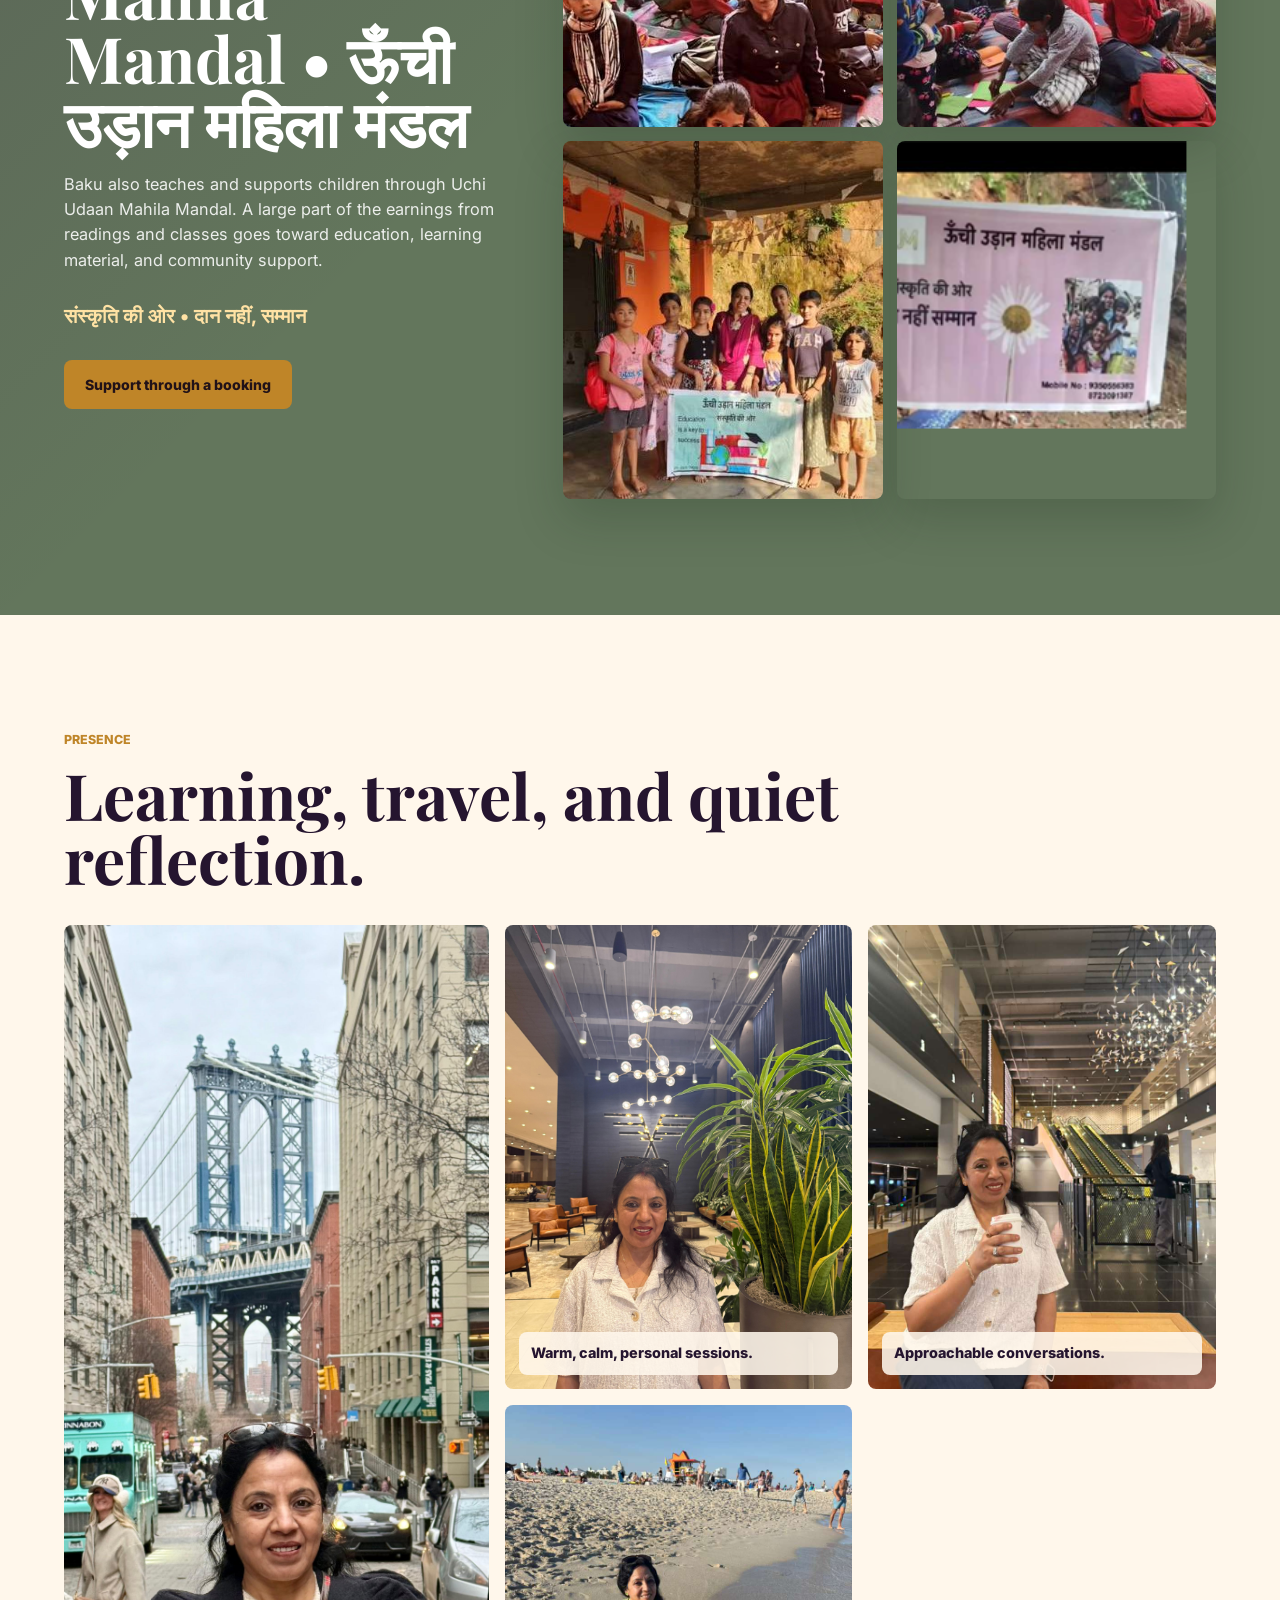
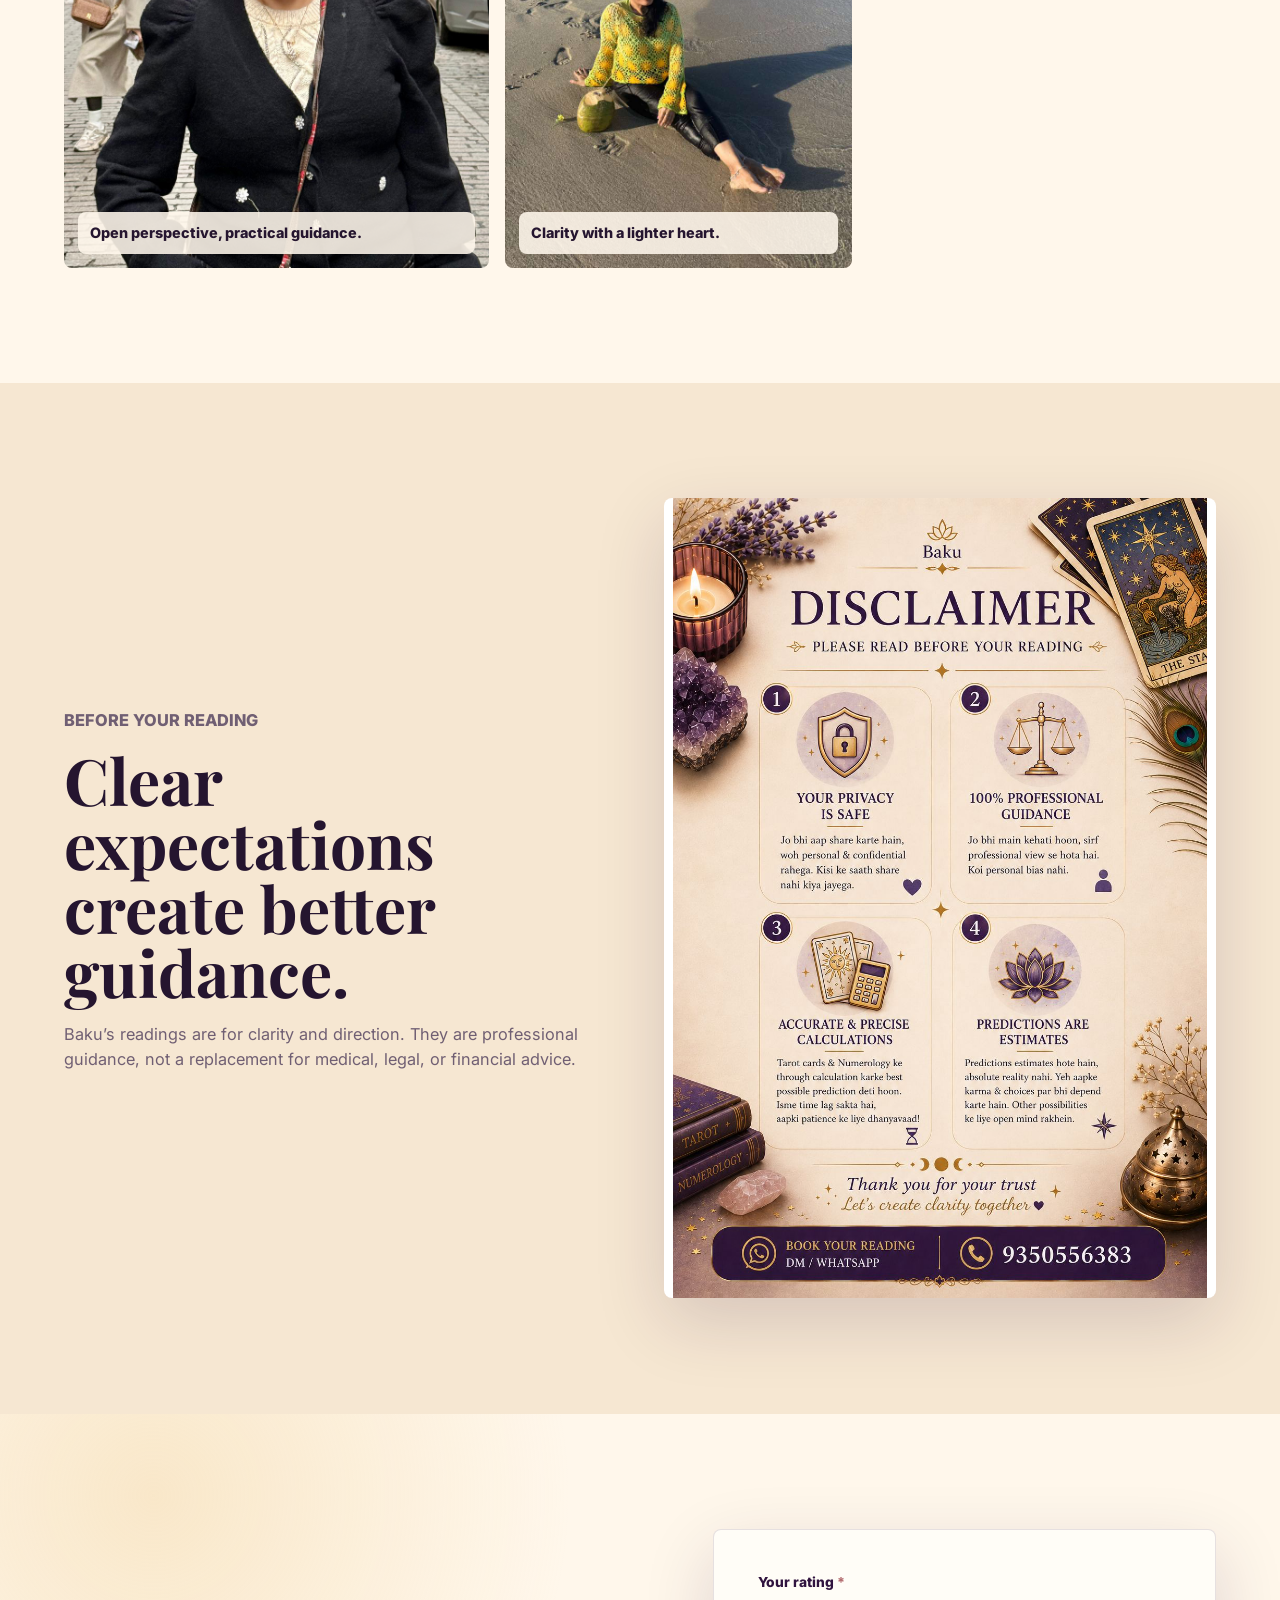
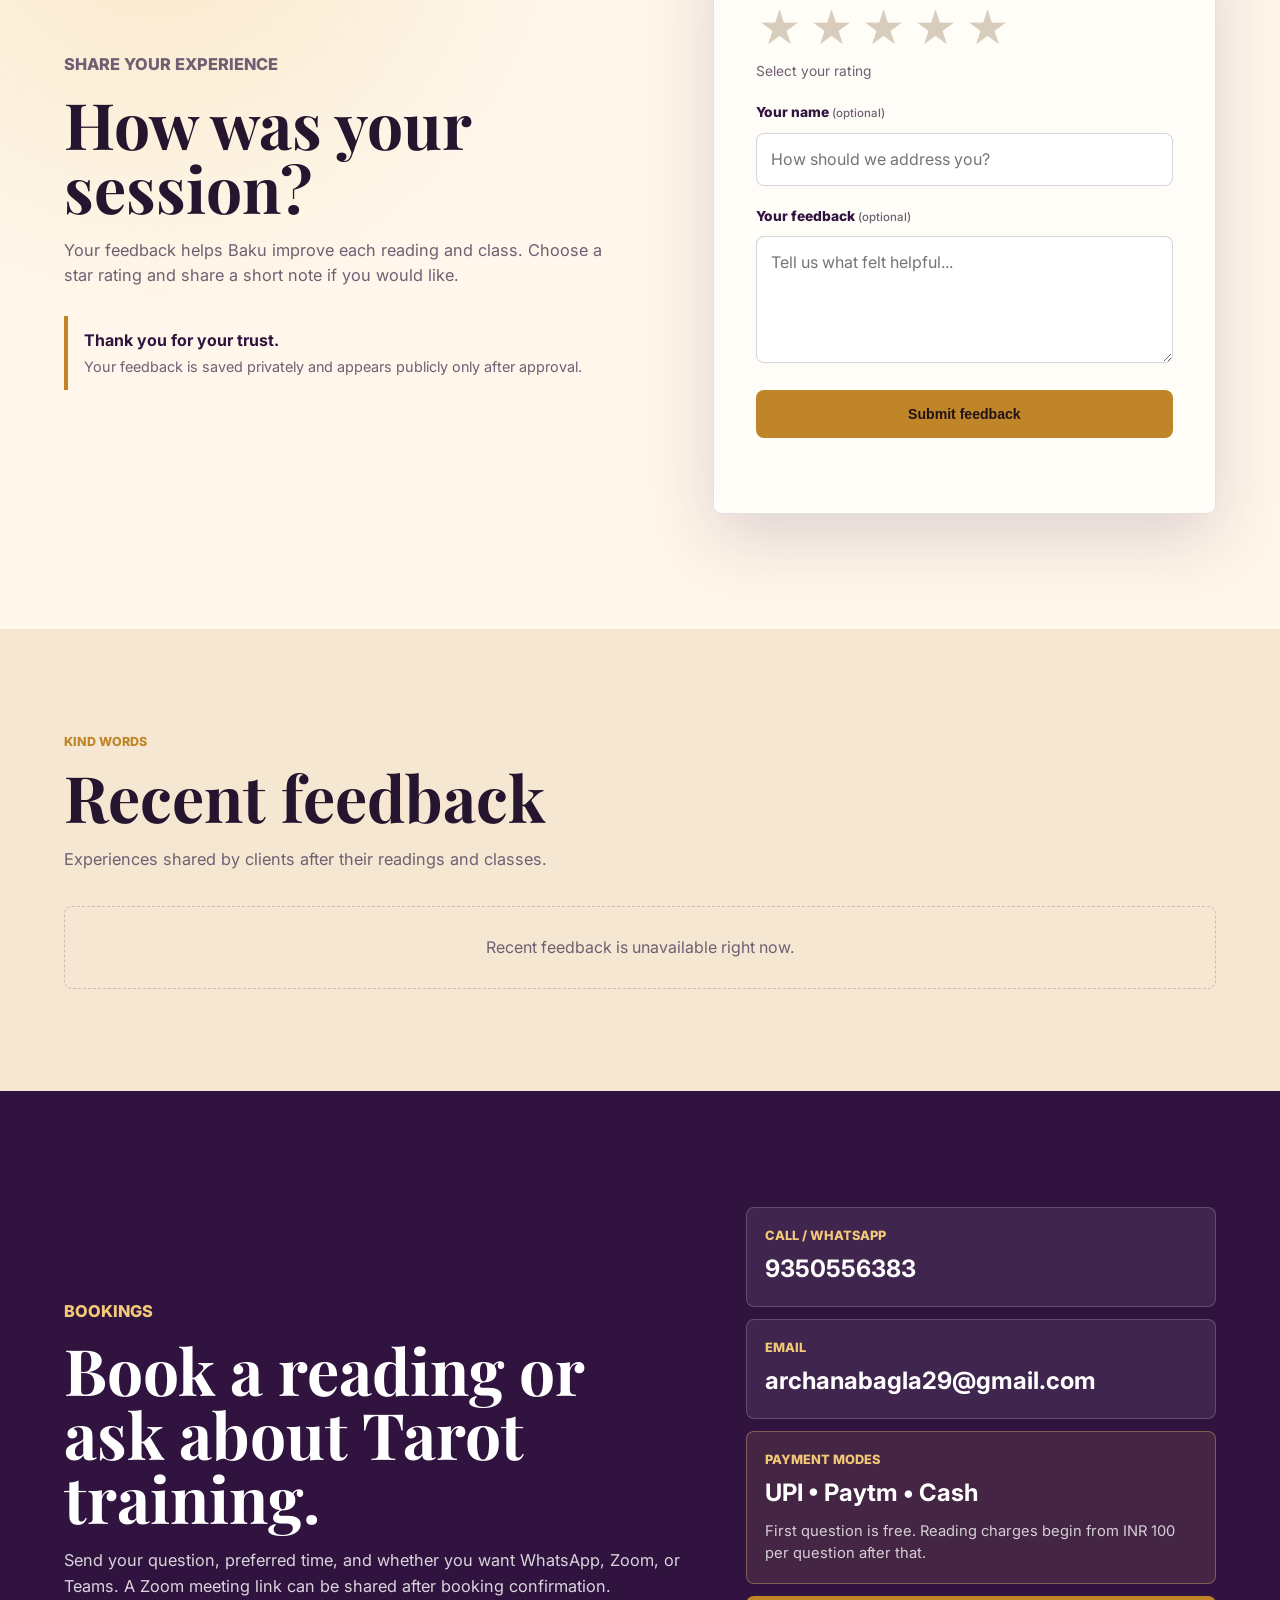
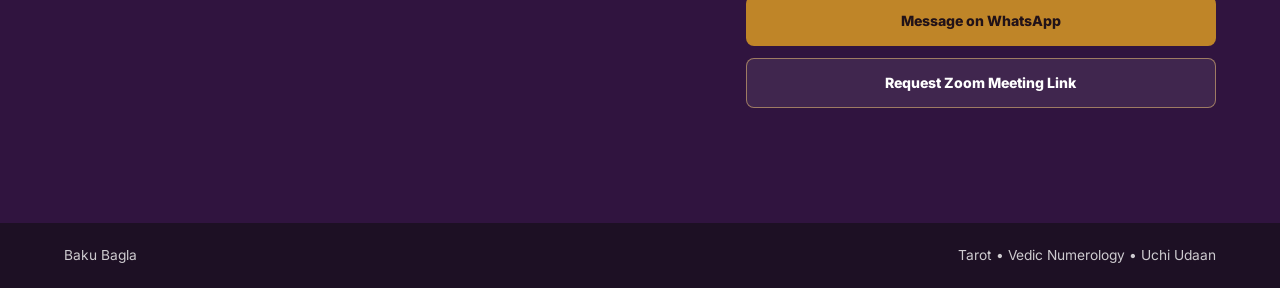
==== commit 9c471f9b: "Fix feedback page encoding regression" ====
--- a/index.html
+++ b/index.html
@@ -297,11 +297,11 @@
           <fieldset>
             <legend>Your rating <span aria-hidden="true">*</span></legend>
             <div class="star-rating" data-star-rating aria-label="Choose a rating from 1 to 5 stars">
-              <button type="button" data-rating="1" aria-label="1 star" aria-pressed="false">★</button>
-              <button type="button" data-rating="2" aria-label="2 stars" aria-pressed="false">★</button>
-              <button type="button" data-rating="3" aria-label="3 stars" aria-pressed="false">★</button>
-              <button type="button" data-rating="4" aria-label="4 stars" aria-pressed="false">★</button>
-              <button type="button" data-rating="5" aria-label="5 stars" aria-pressed="false">★</button>
+              <button type="button" data-rating="1" aria-label="1 star" aria-pressed="false">&#9733;</button>
+              <button type="button" data-rating="2" aria-label="2 stars" aria-pressed="false">&#9733;</button>
+              <button type="button" data-rating="3" aria-label="3 stars" aria-pressed="false">&#9733;</button>
+              <button type="button" data-rating="4" aria-label="4 stars" aria-pressed="false">&#9733;</button>
+              <button type="button" data-rating="5" aria-label="5 stars" aria-pressed="false">&#9733;</button>
             </div>
             <p class="rating-label" data-rating-label aria-live="polite">Select your rating</p>
             <input type="hidden" name="rating" data-rating-input required />
@@ -312,7 +312,7 @@
           </label>
           <label>
             <span>Your feedback <small>(optional)</small></span>
-            <textarea name="message" rows="4" maxlength="500" placeholder="Tell us what felt helpful…"></textarea>
+            <textarea name="message" rows="4" maxlength="500" placeholder="Tell us what felt helpful..."></textarea>
           </label>
           <button class="button primary feedback-submit" type="submit">Submit feedback</button>
           <p class="feedback-status" data-feedback-status aria-live="polite"></p>
@@ -326,7 +326,7 @@
           <p>Experiences shared by clients after their readings and classes.</p>
         </div>
         <div class="feedback-list" data-feedback-list>
-          <p class="feedback-loading">Loading recent feedback…</p>
+          <p class="feedback-loading">Loading recent feedback...</p>
         </div>
       </section>
 
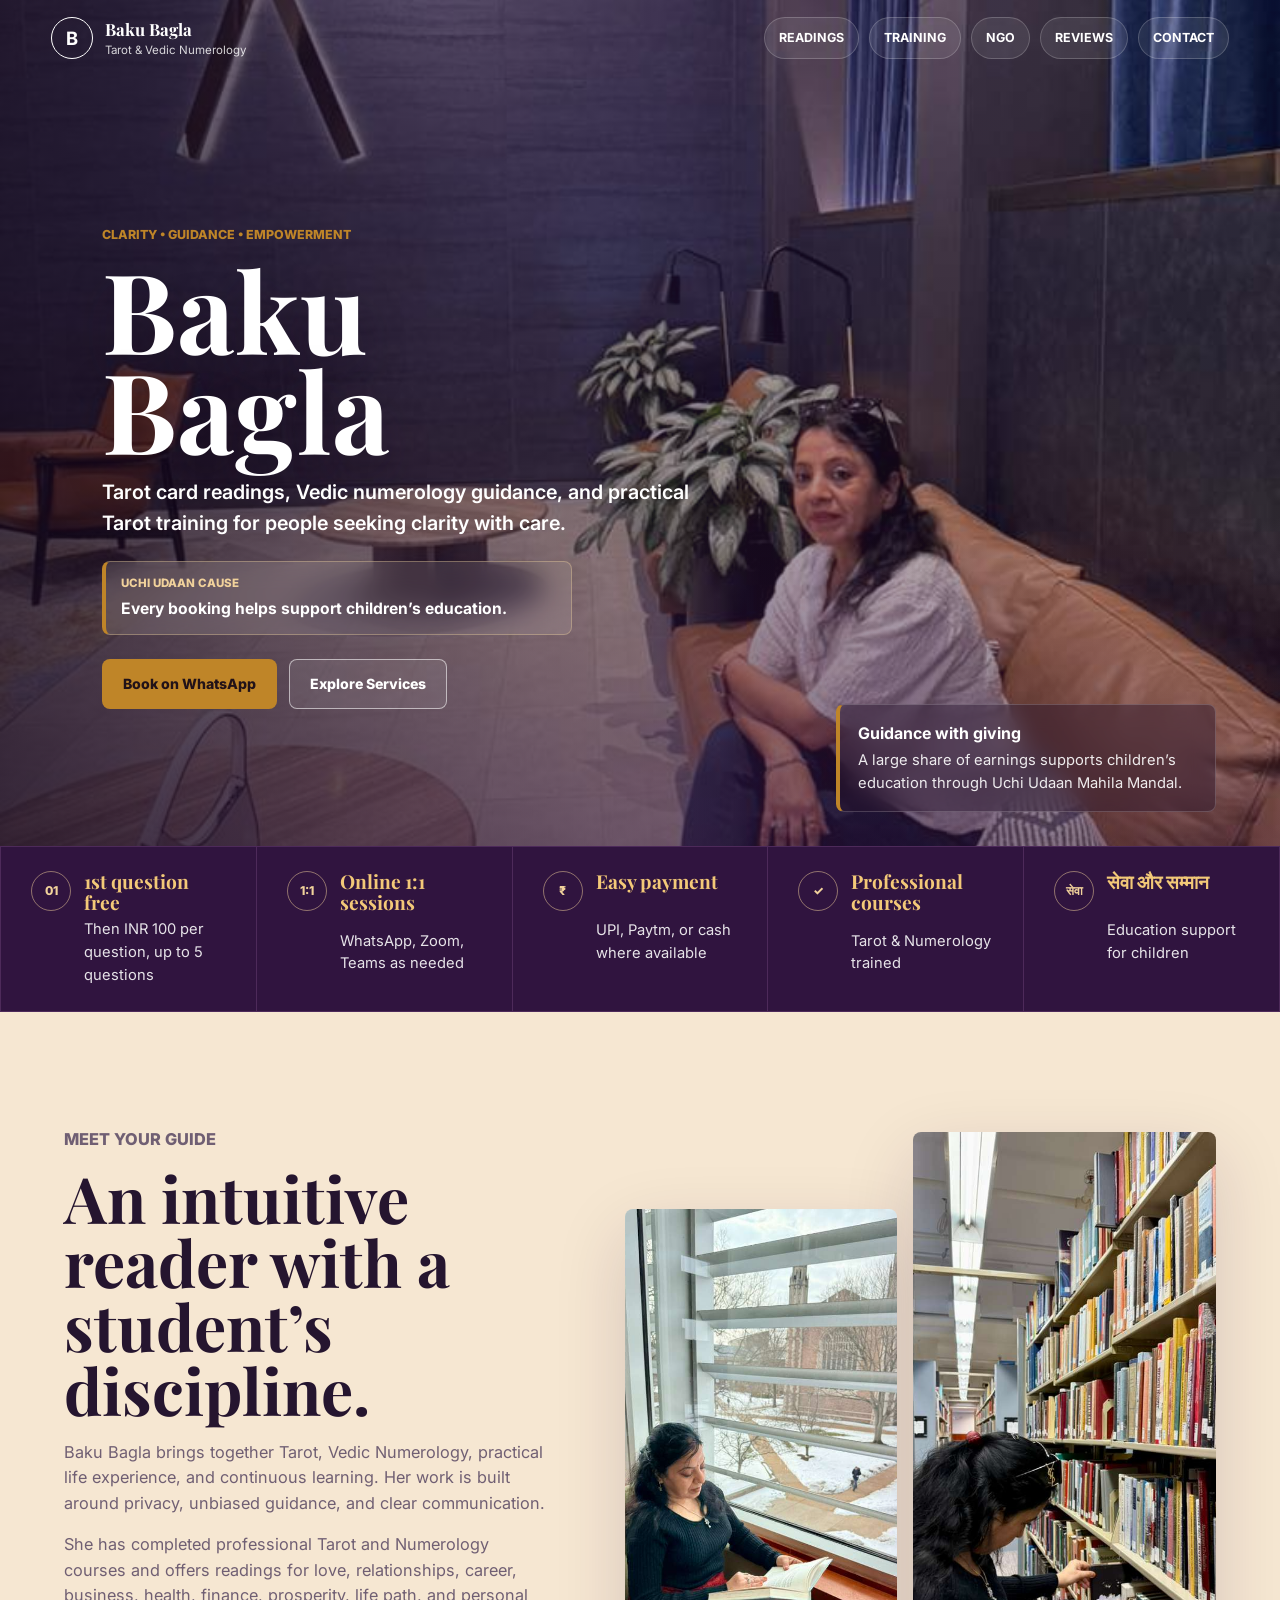
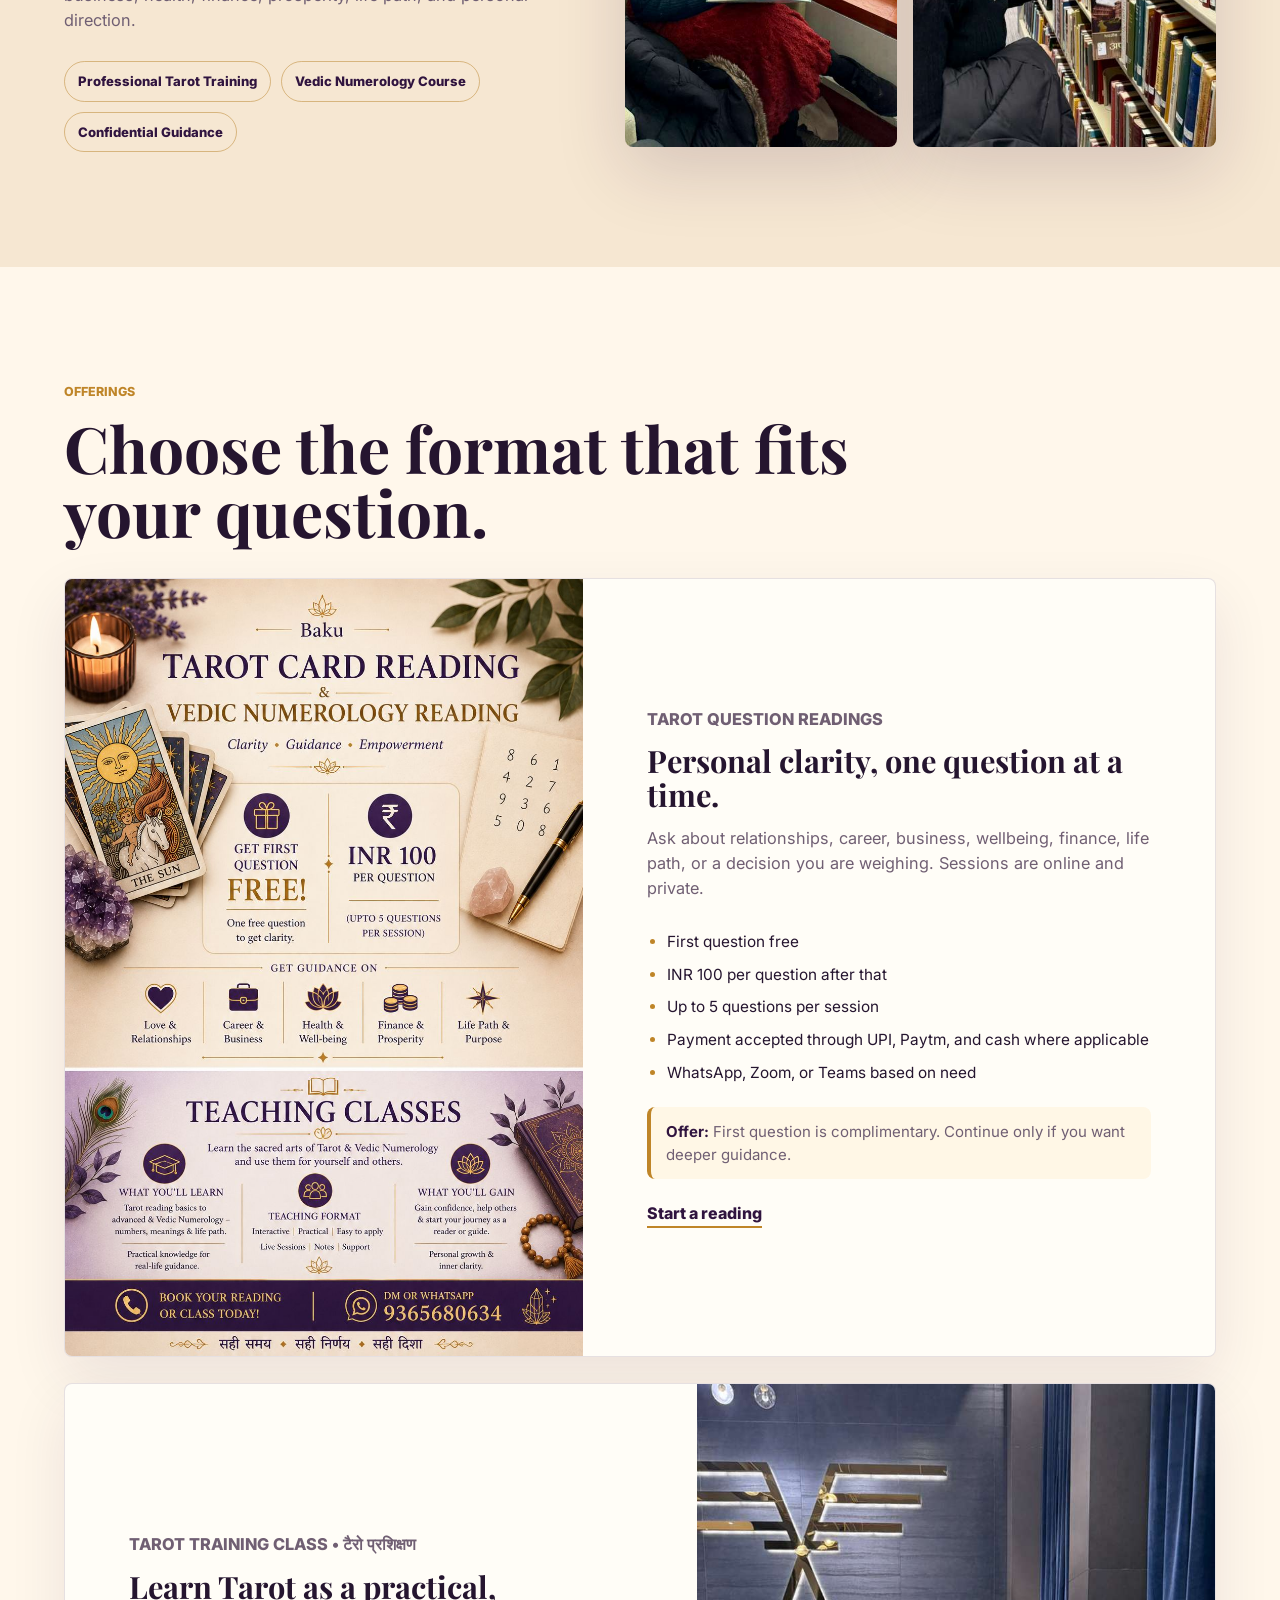
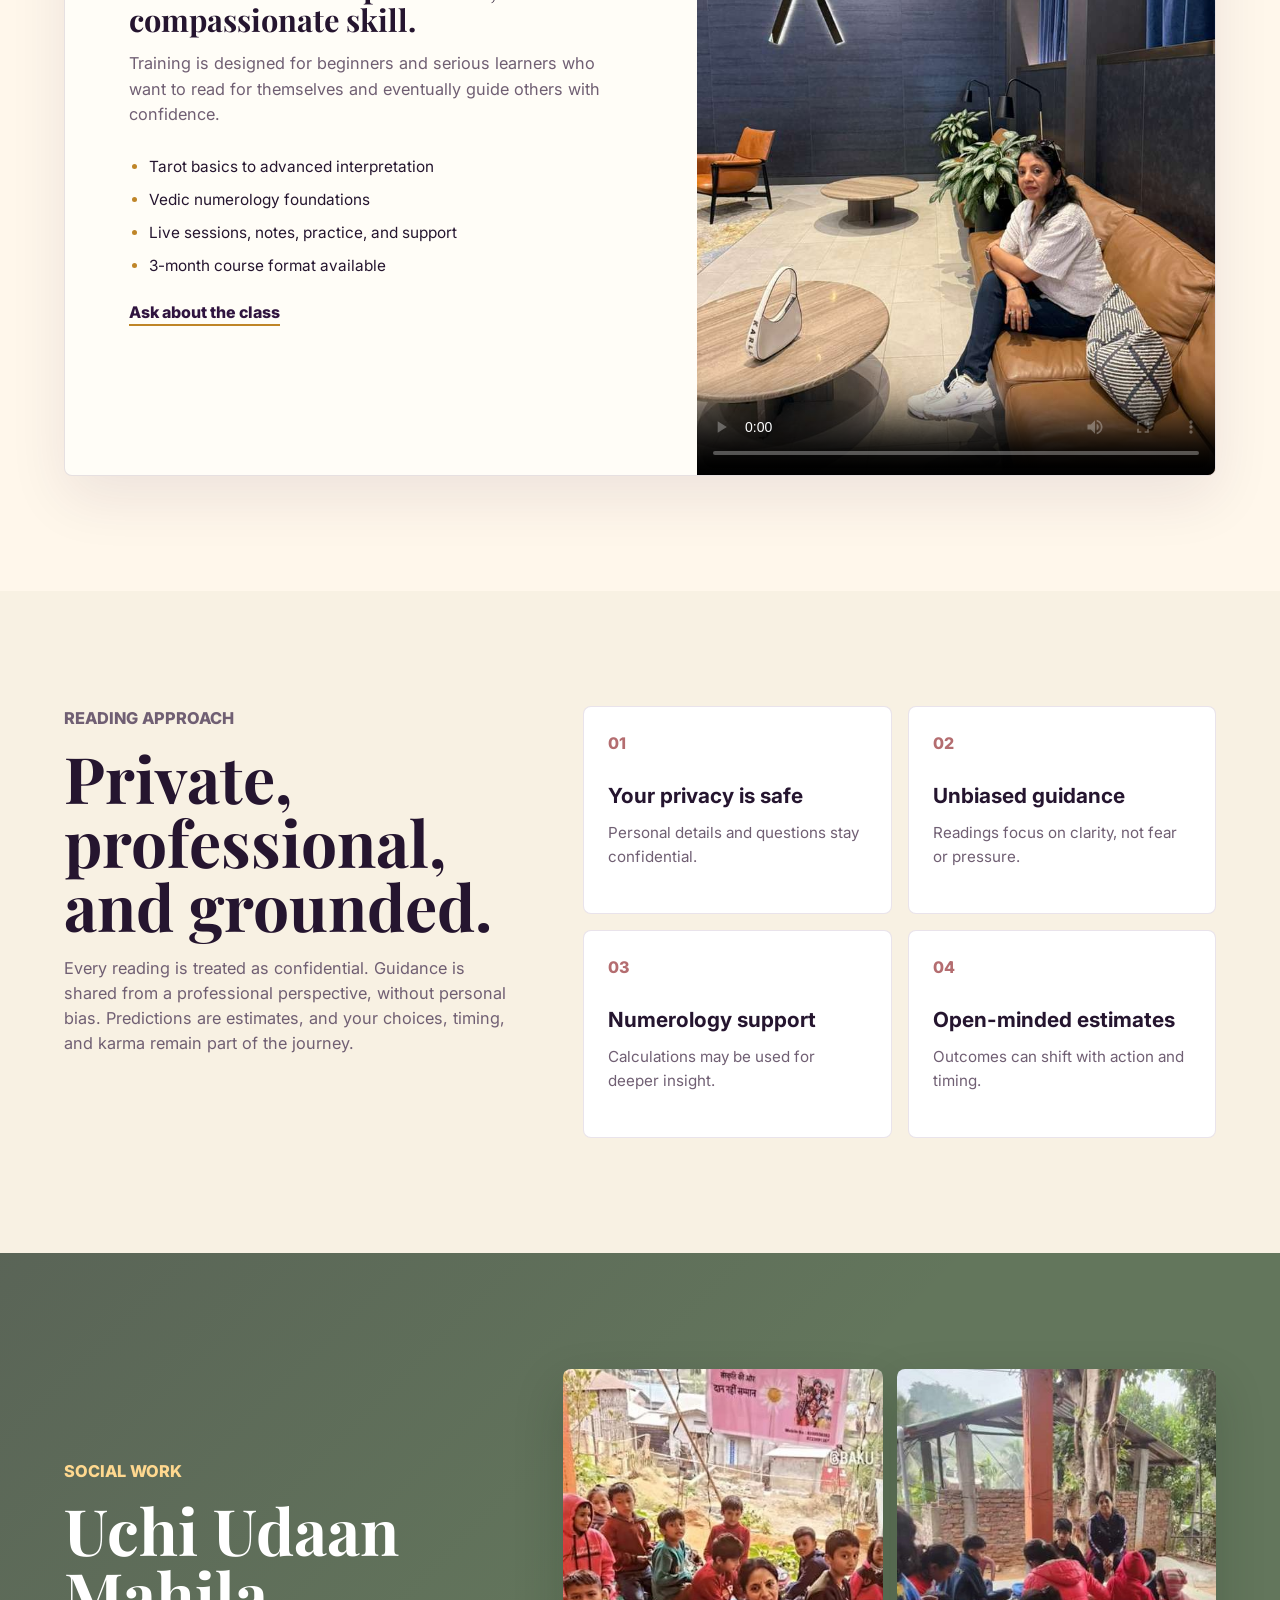
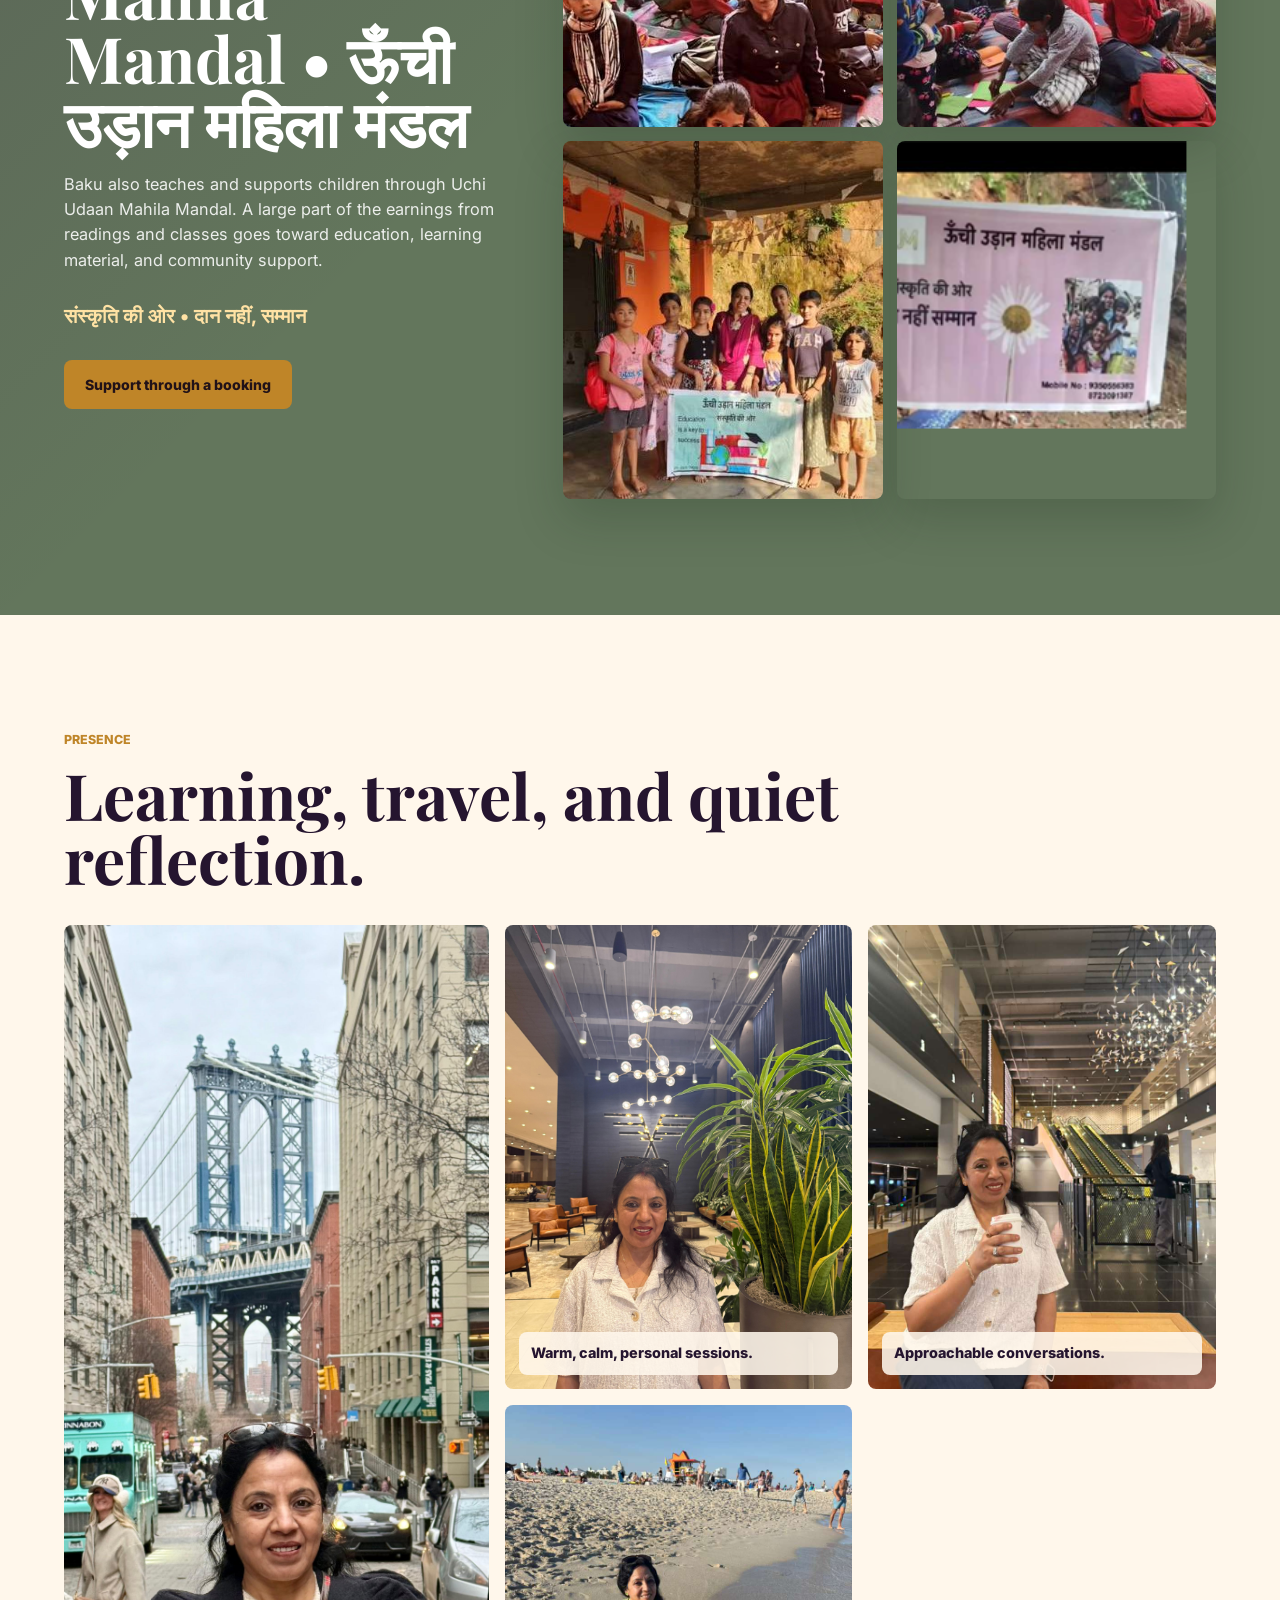
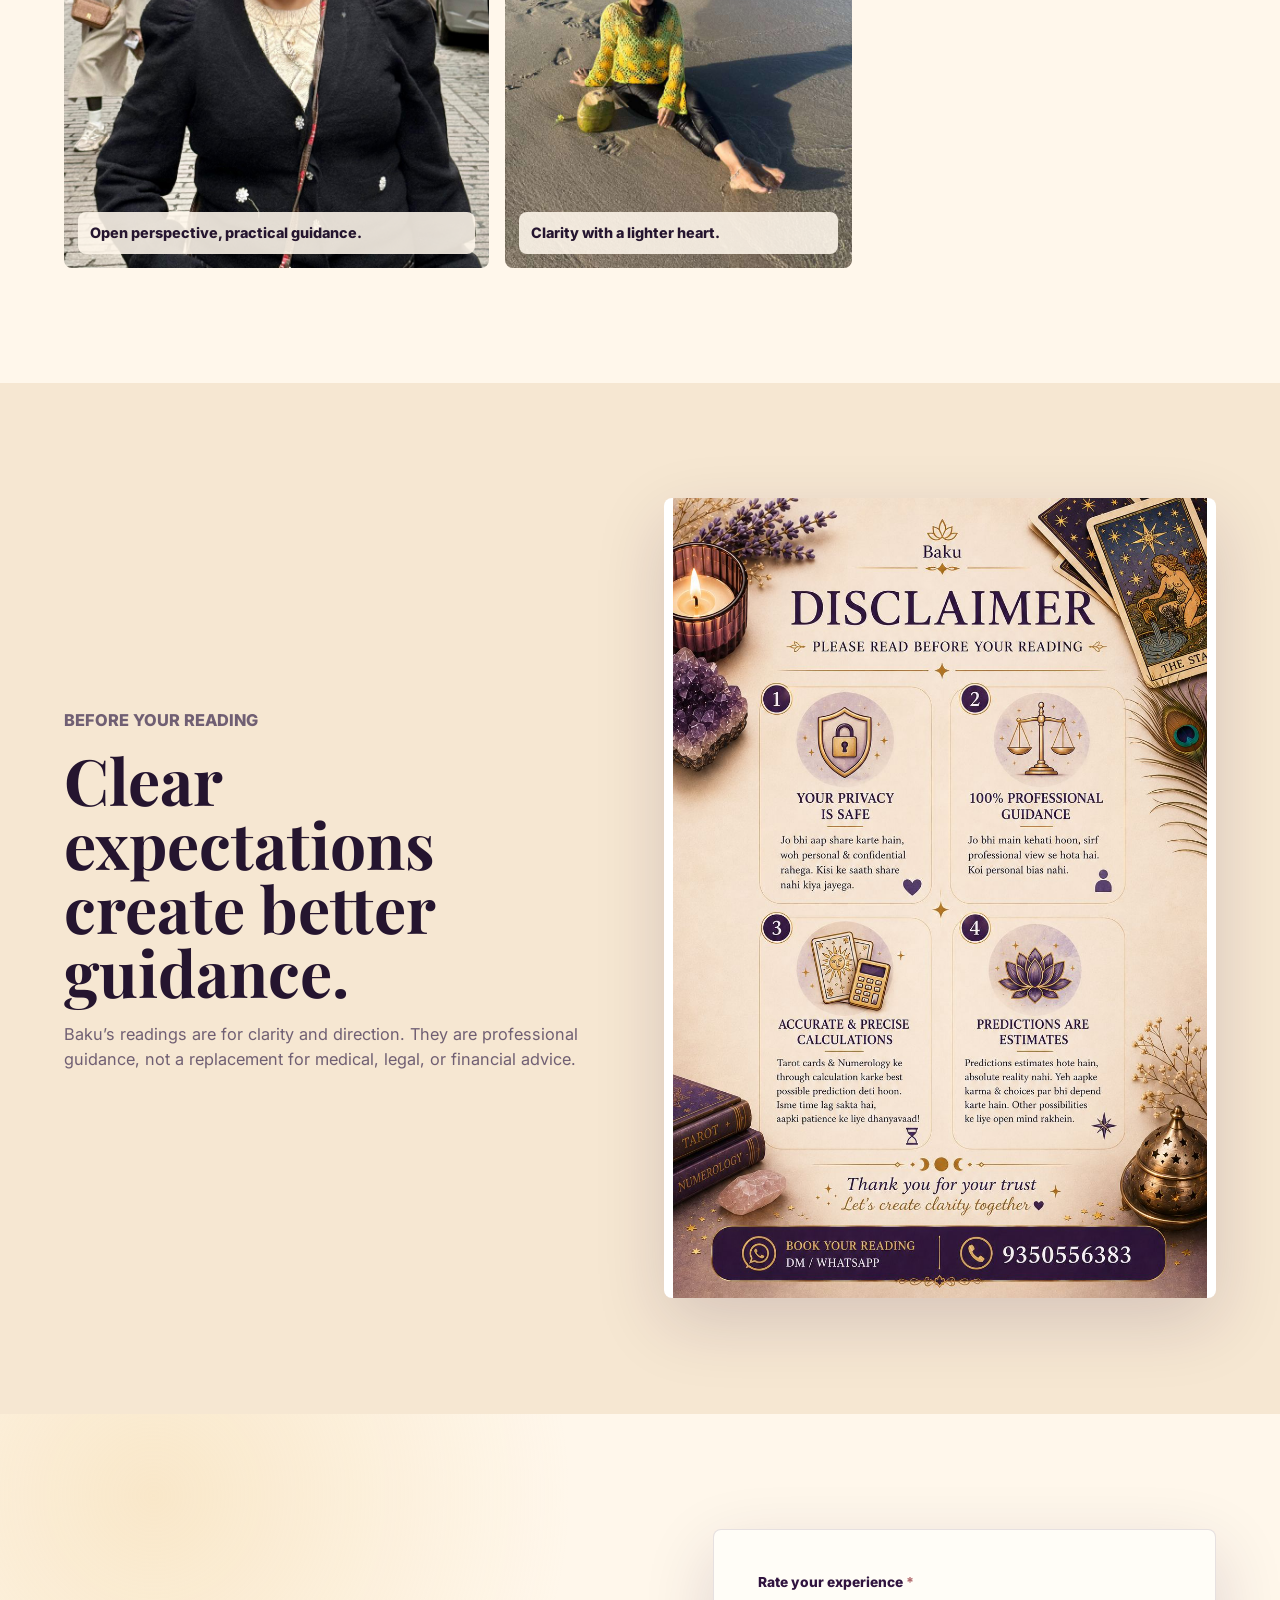
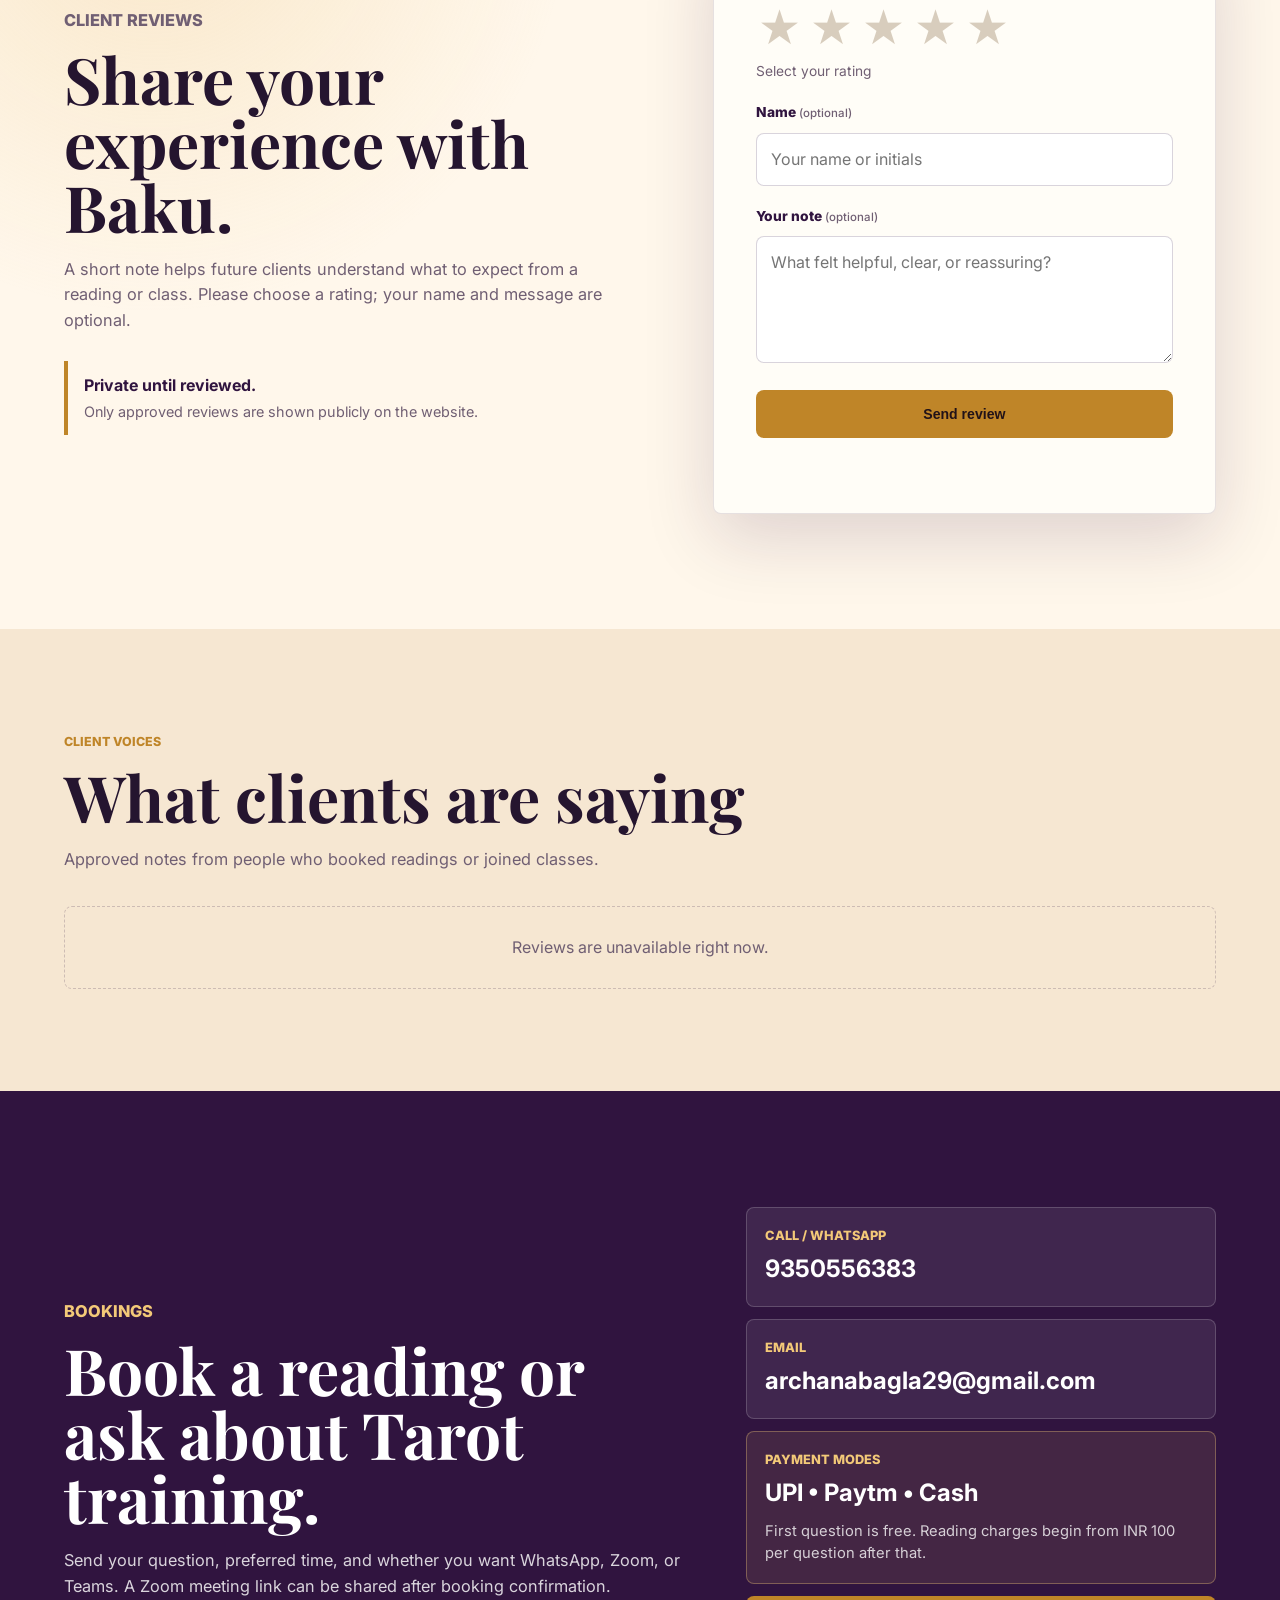
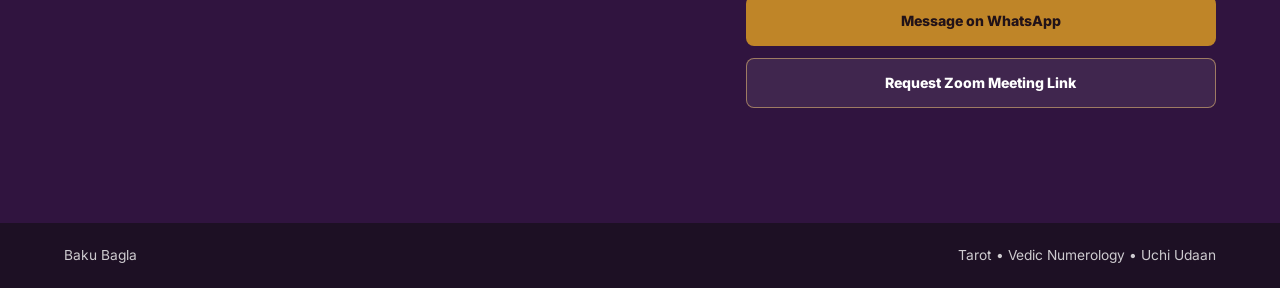
==== commit 12d2be91: "Polish reviews section copy" ====
--- a/index.html
+++ b/index.html
@@ -57,7 +57,7 @@
         <a href="#readings">Readings</a>
         <a href="#training">Training</a>
         <a href="#ngo">NGO</a>
-        <a href="#feedback">Feedback</a>
+        <a href="#feedback">Reviews</a>
         <a href="#contact">Contact</a>
       </nav>
     </header>
@@ -283,19 +283,19 @@
 
       <section class="feedback-section" id="feedback" aria-labelledby="feedback-title">
         <div class="feedback-copy">
-          <p class="eyebrow">Share your experience</p>
-          <h2 id="feedback-title">How was your session?</h2>
-          <p>
-            Your feedback helps Baku improve each reading and class. Choose a star rating and share a short note if you would like.
+          <p class="eyebrow">Client reviews</p>
+          <h2 id="feedback-title">Share your experience with Baku.</h2>
+          <p>
+            A short note helps future clients understand what to expect from a reading or class. Please choose a rating; your name and message are optional.
           </p>
           <div class="feedback-promise">
-            <strong>Thank you for your trust.</strong>
-            <span>Your feedback is saved privately and appears publicly only after approval.</span>
+            <strong>Private until reviewed.</strong>
+            <span>Only approved reviews are shown publicly on the website.</span>
           </div>
         </div>
         <form class="feedback-form" data-feedback-form>
           <fieldset>
-            <legend>Your rating <span aria-hidden="true">*</span></legend>
+            <legend>Rate your experience <span aria-hidden="true">*</span></legend>
             <div class="star-rating" data-star-rating aria-label="Choose a rating from 1 to 5 stars">
               <button type="button" data-rating="1" aria-label="1 star" aria-pressed="false">&#9733;</button>
               <button type="button" data-rating="2" aria-label="2 stars" aria-pressed="false">&#9733;</button>
@@ -307,26 +307,26 @@
             <input type="hidden" name="rating" data-rating-input required />
           </fieldset>
           <label>
-            <span>Your name <small>(optional)</small></span>
-            <input type="text" name="name" maxlength="60" autocomplete="name" placeholder="How should we address you?" />
+            <span>Name <small>(optional)</small></span>
+            <input type="text" name="name" maxlength="60" autocomplete="name" placeholder="Your name or initials" />
           </label>
           <label>
-            <span>Your feedback <small>(optional)</small></span>
-            <textarea name="message" rows="4" maxlength="500" placeholder="Tell us what felt helpful..."></textarea>
+            <span>Your note <small>(optional)</small></span>
+            <textarea name="message" rows="4" maxlength="500" placeholder="What felt helpful, clear, or reassuring?"></textarea>
           </label>
-          <button class="button primary feedback-submit" type="submit">Submit feedback</button>
+          <button class="button primary feedback-submit" type="submit">Send review</button>
           <p class="feedback-status" data-feedback-status aria-live="polite"></p>
         </form>
       </section>
 
       <section class="recent-feedback" aria-labelledby="recent-feedback-title">
         <div class="section-heading">
-          <p class="eyebrow">Kind words</p>
-          <h2 id="recent-feedback-title">Recent feedback</h2>
-          <p>Experiences shared by clients after their readings and classes.</p>
+          <p class="eyebrow">Client voices</p>
+          <h2 id="recent-feedback-title">What clients are saying</h2>
+          <p>Approved notes from people who booked readings or joined classes.</p>
         </div>
         <div class="feedback-list" data-feedback-list>
-          <p class="feedback-loading">Loading recent feedback...</p>
+          <p class="feedback-loading">Loading reviews...</p>
         </div>
       </section>
 
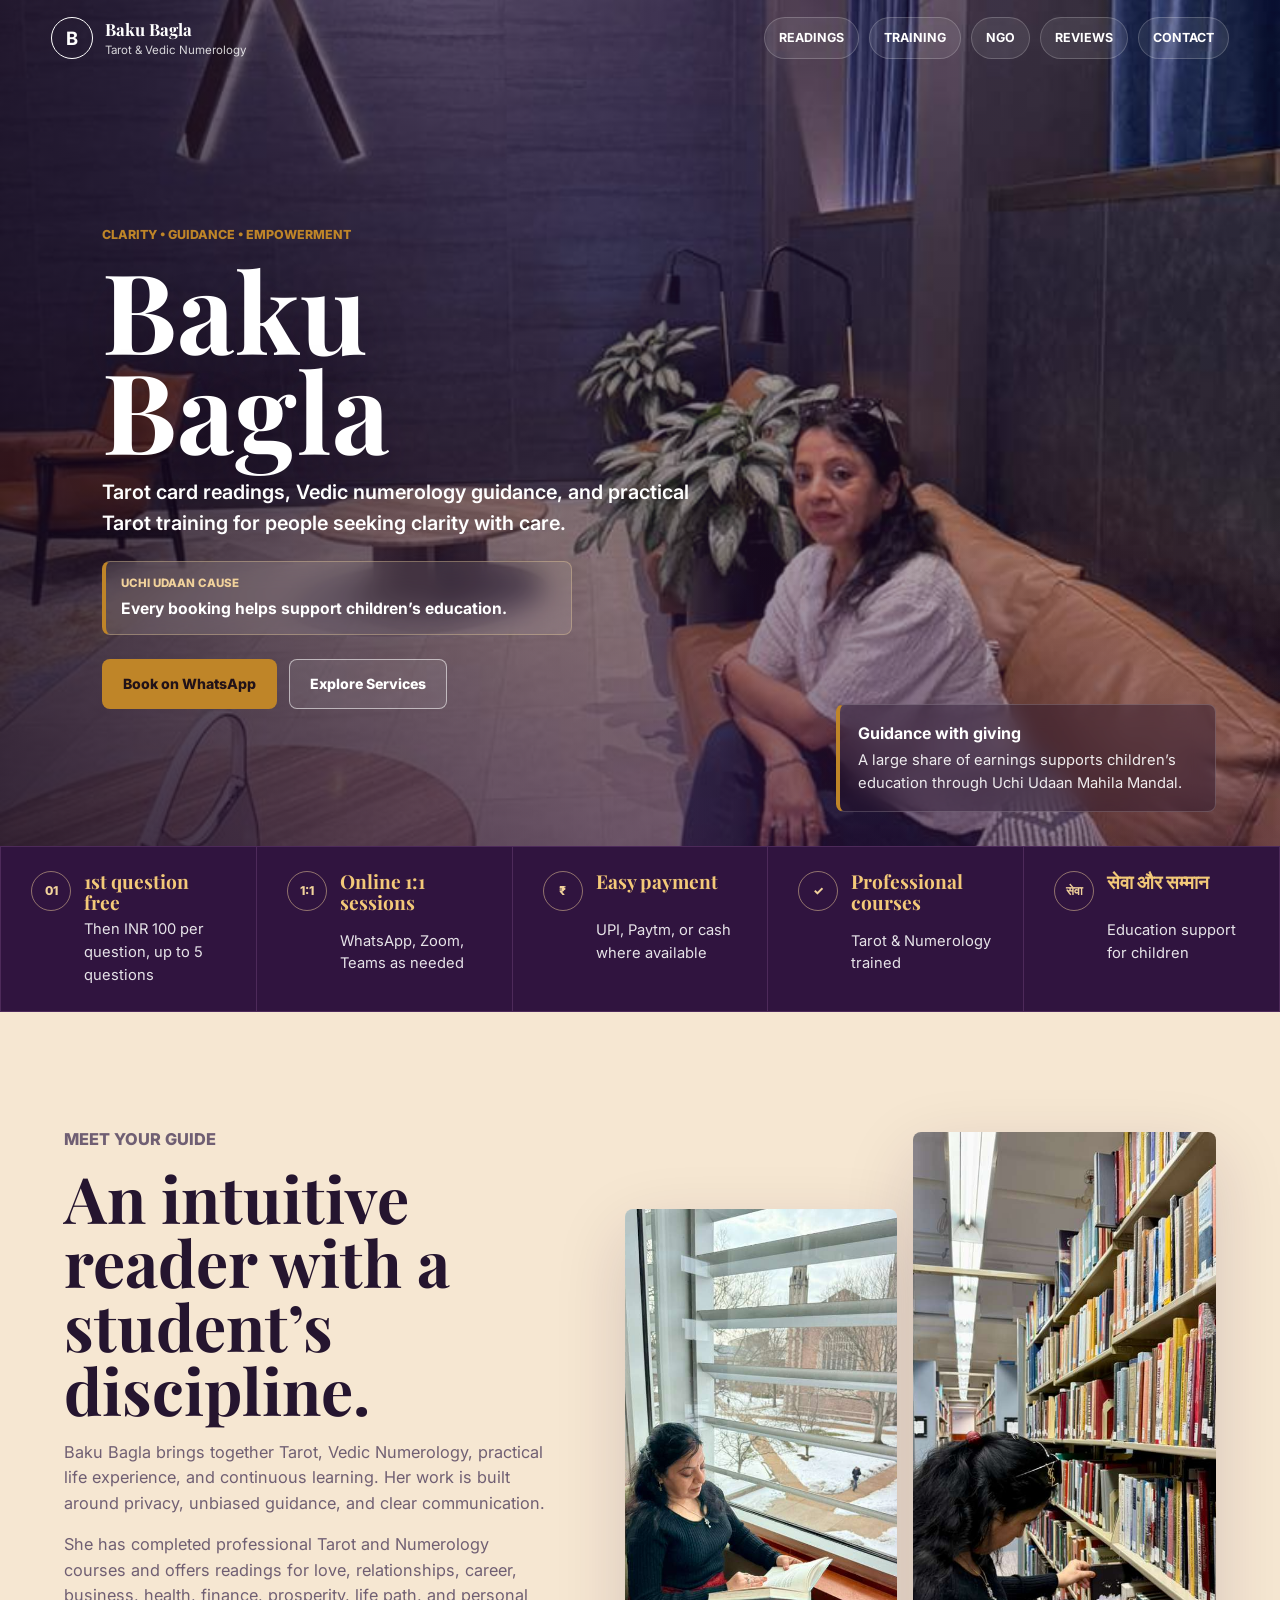
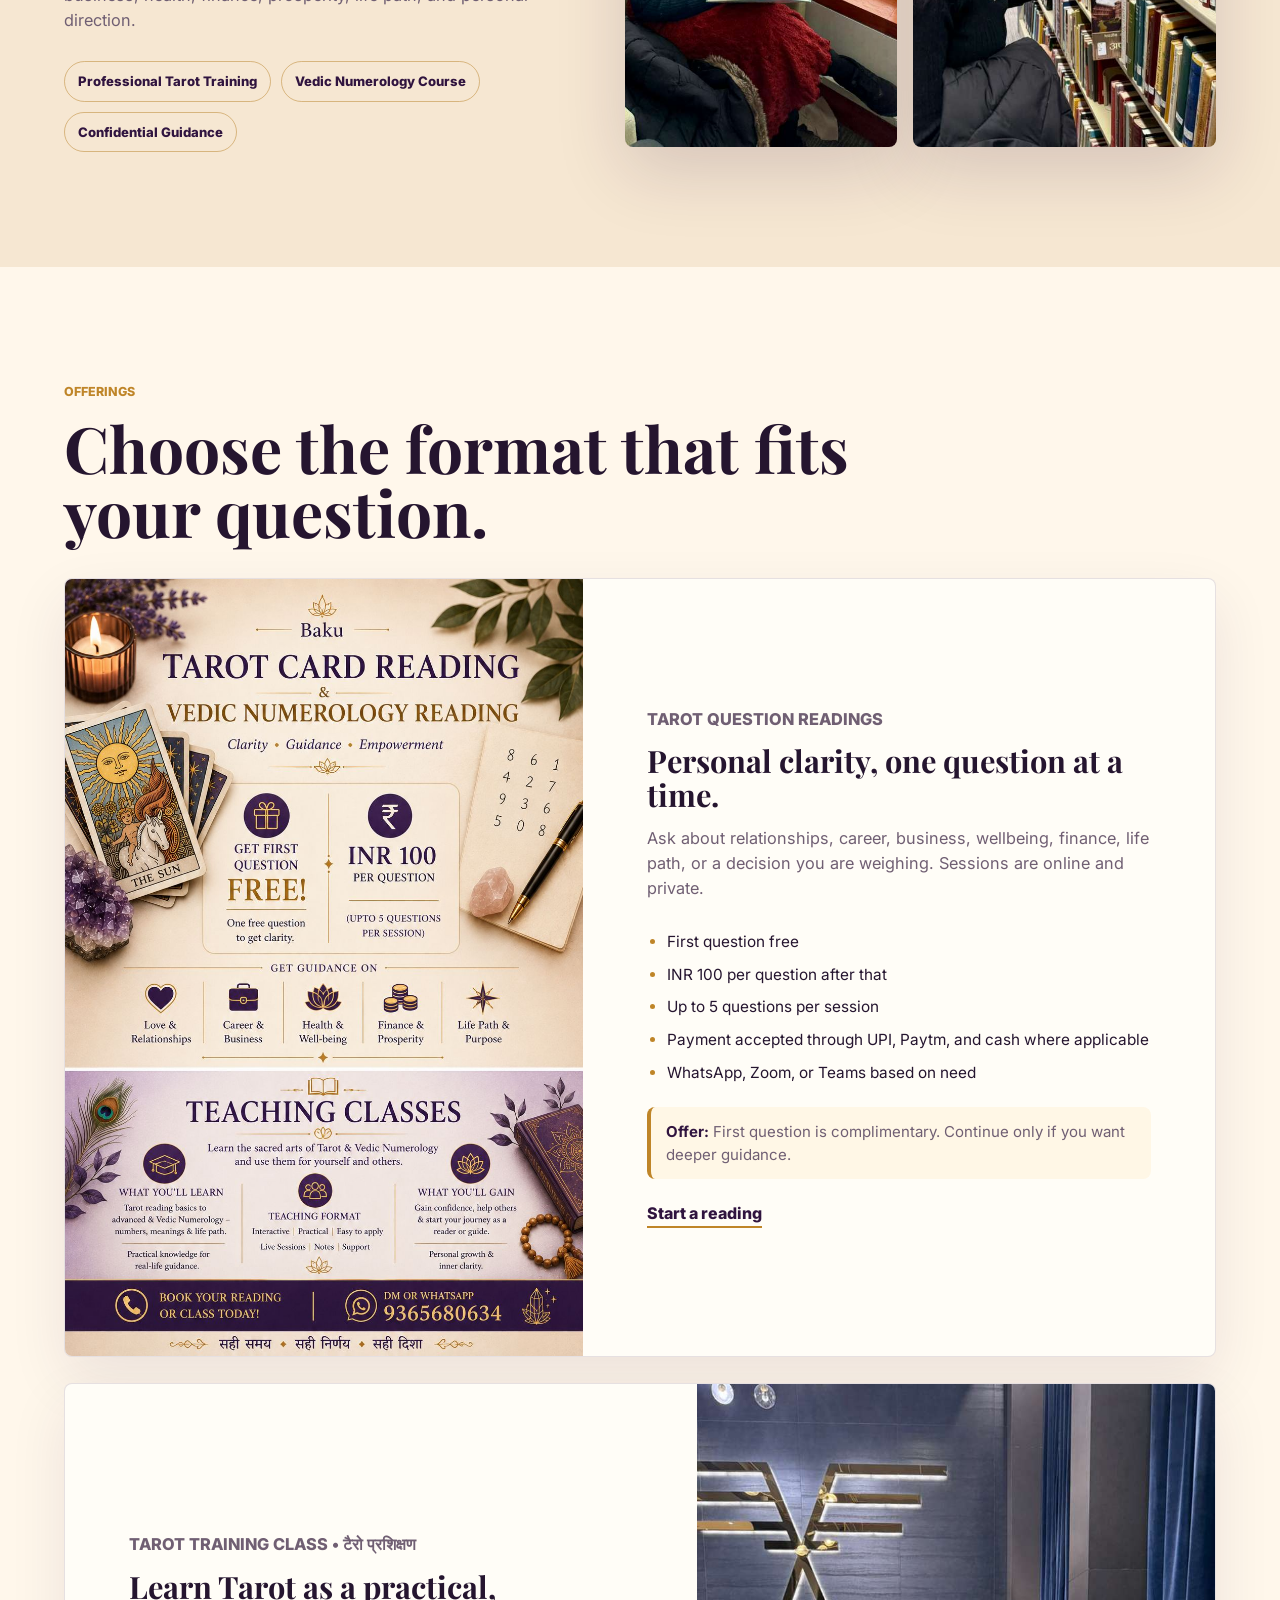
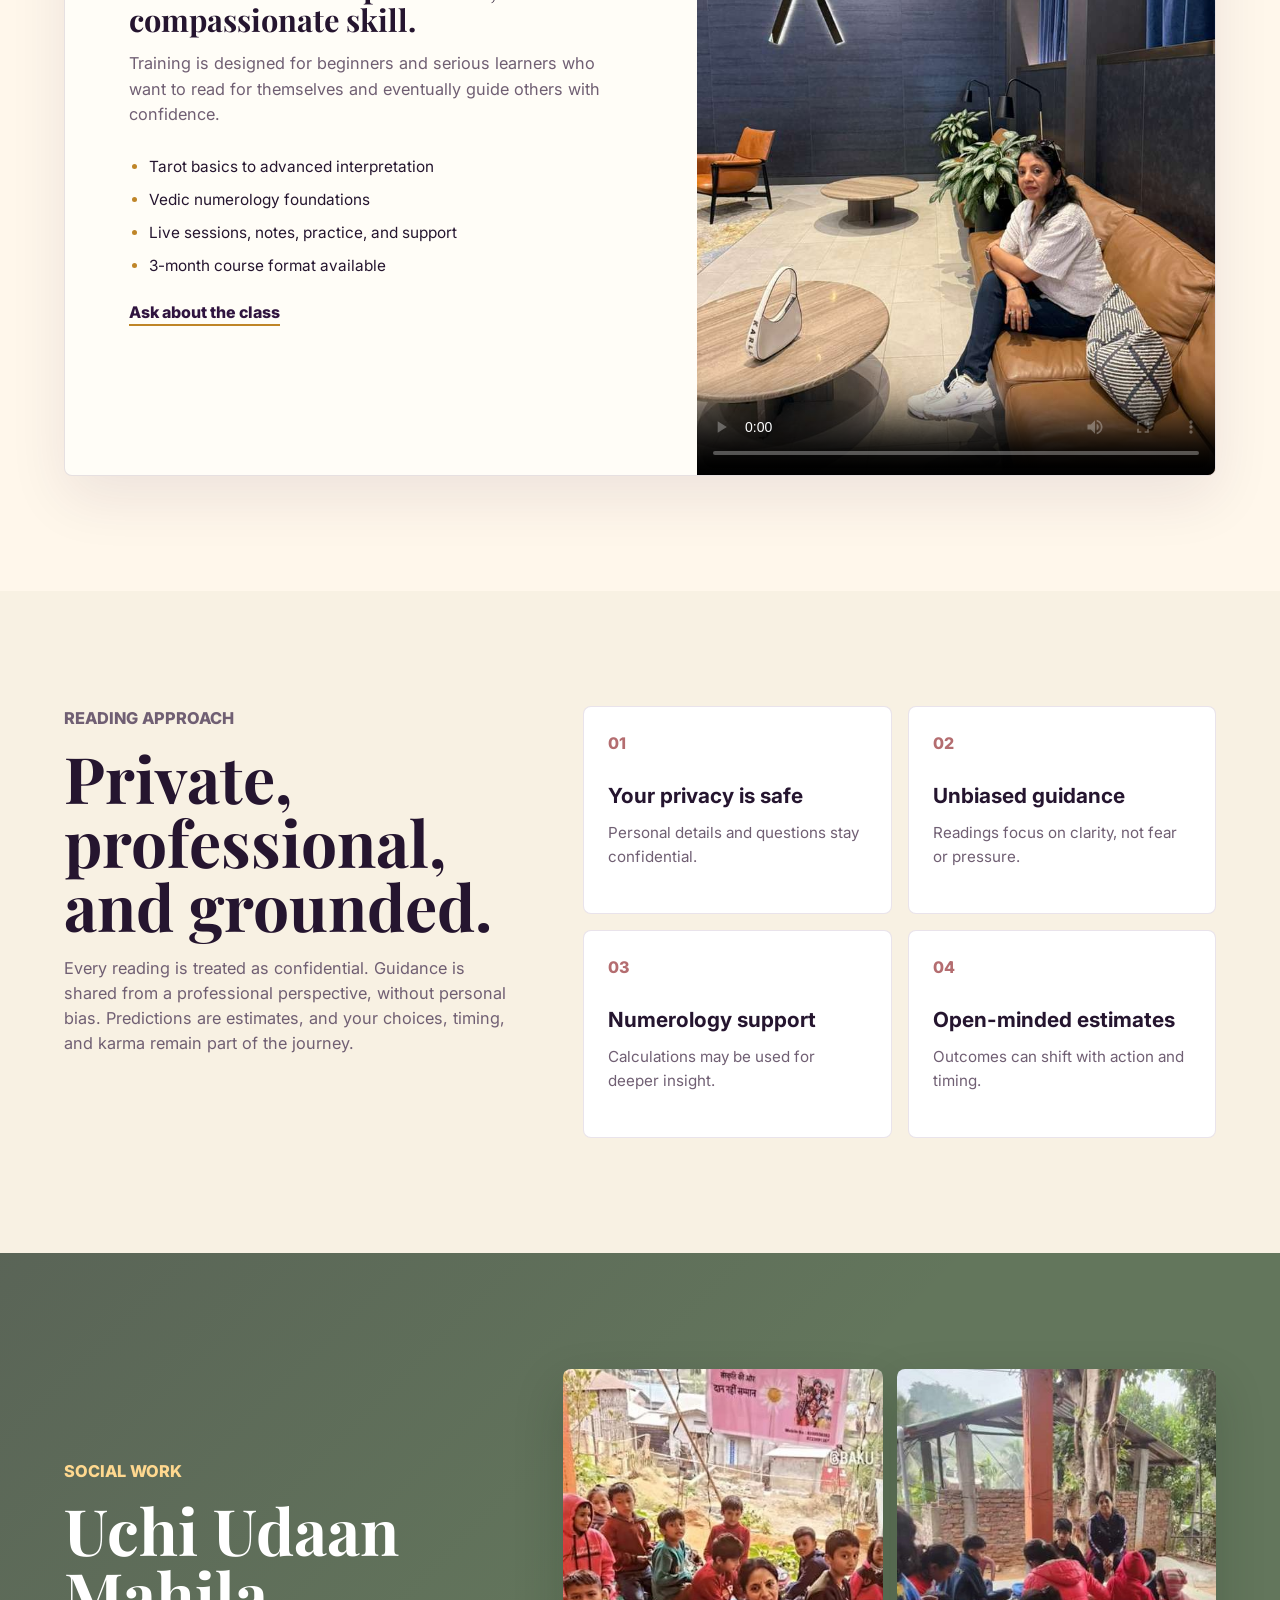
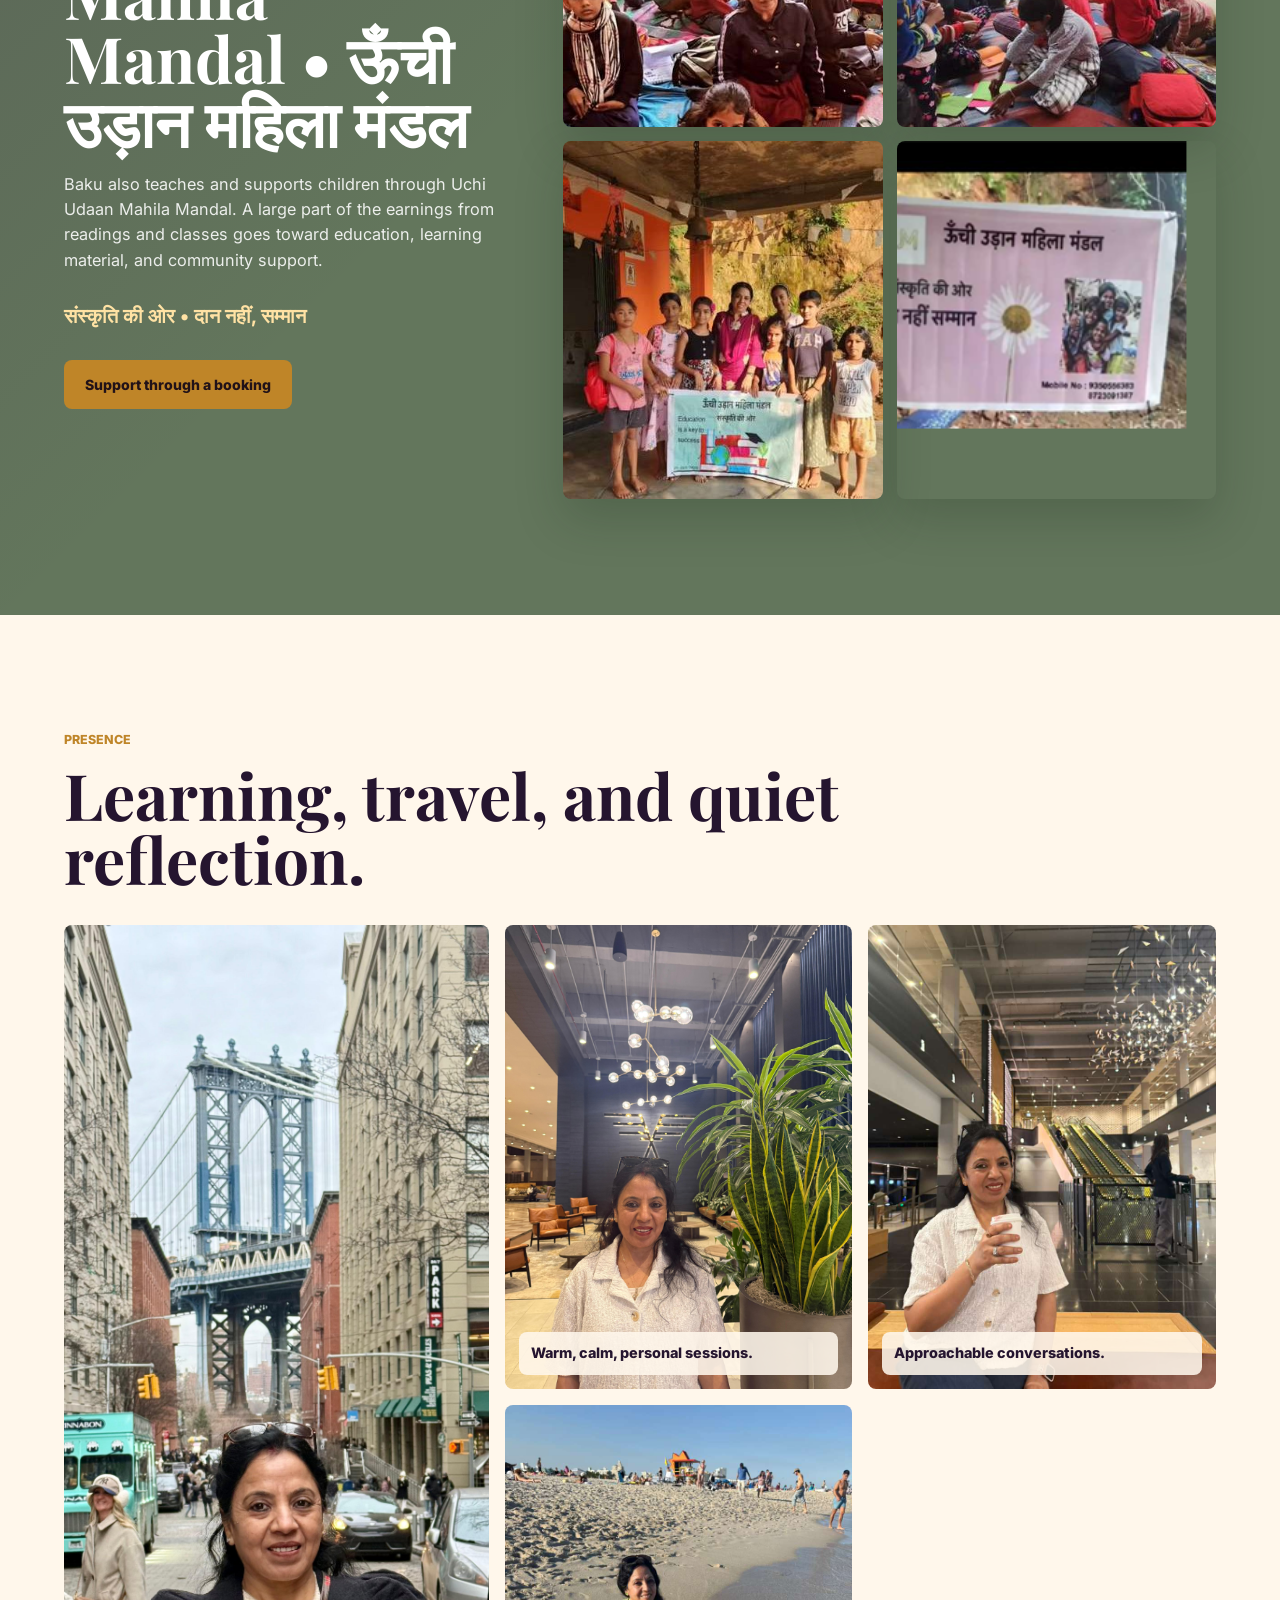
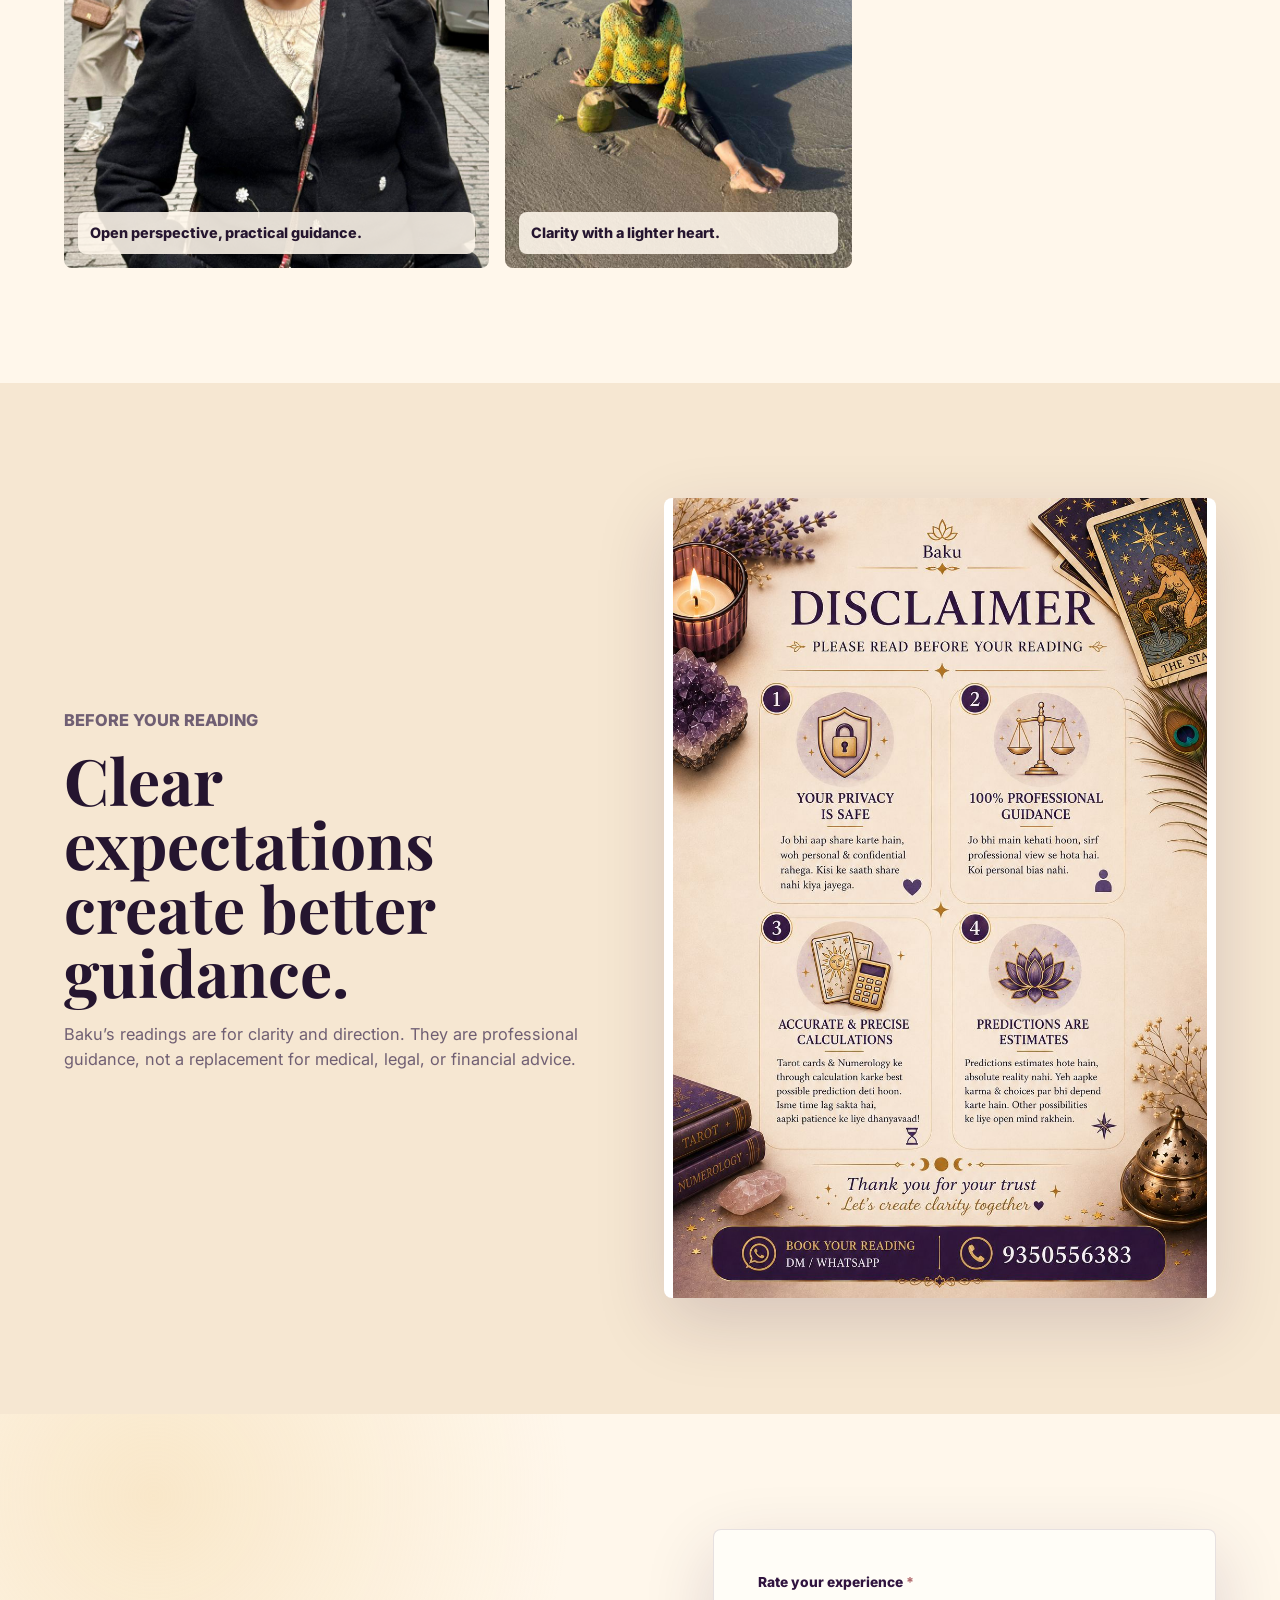
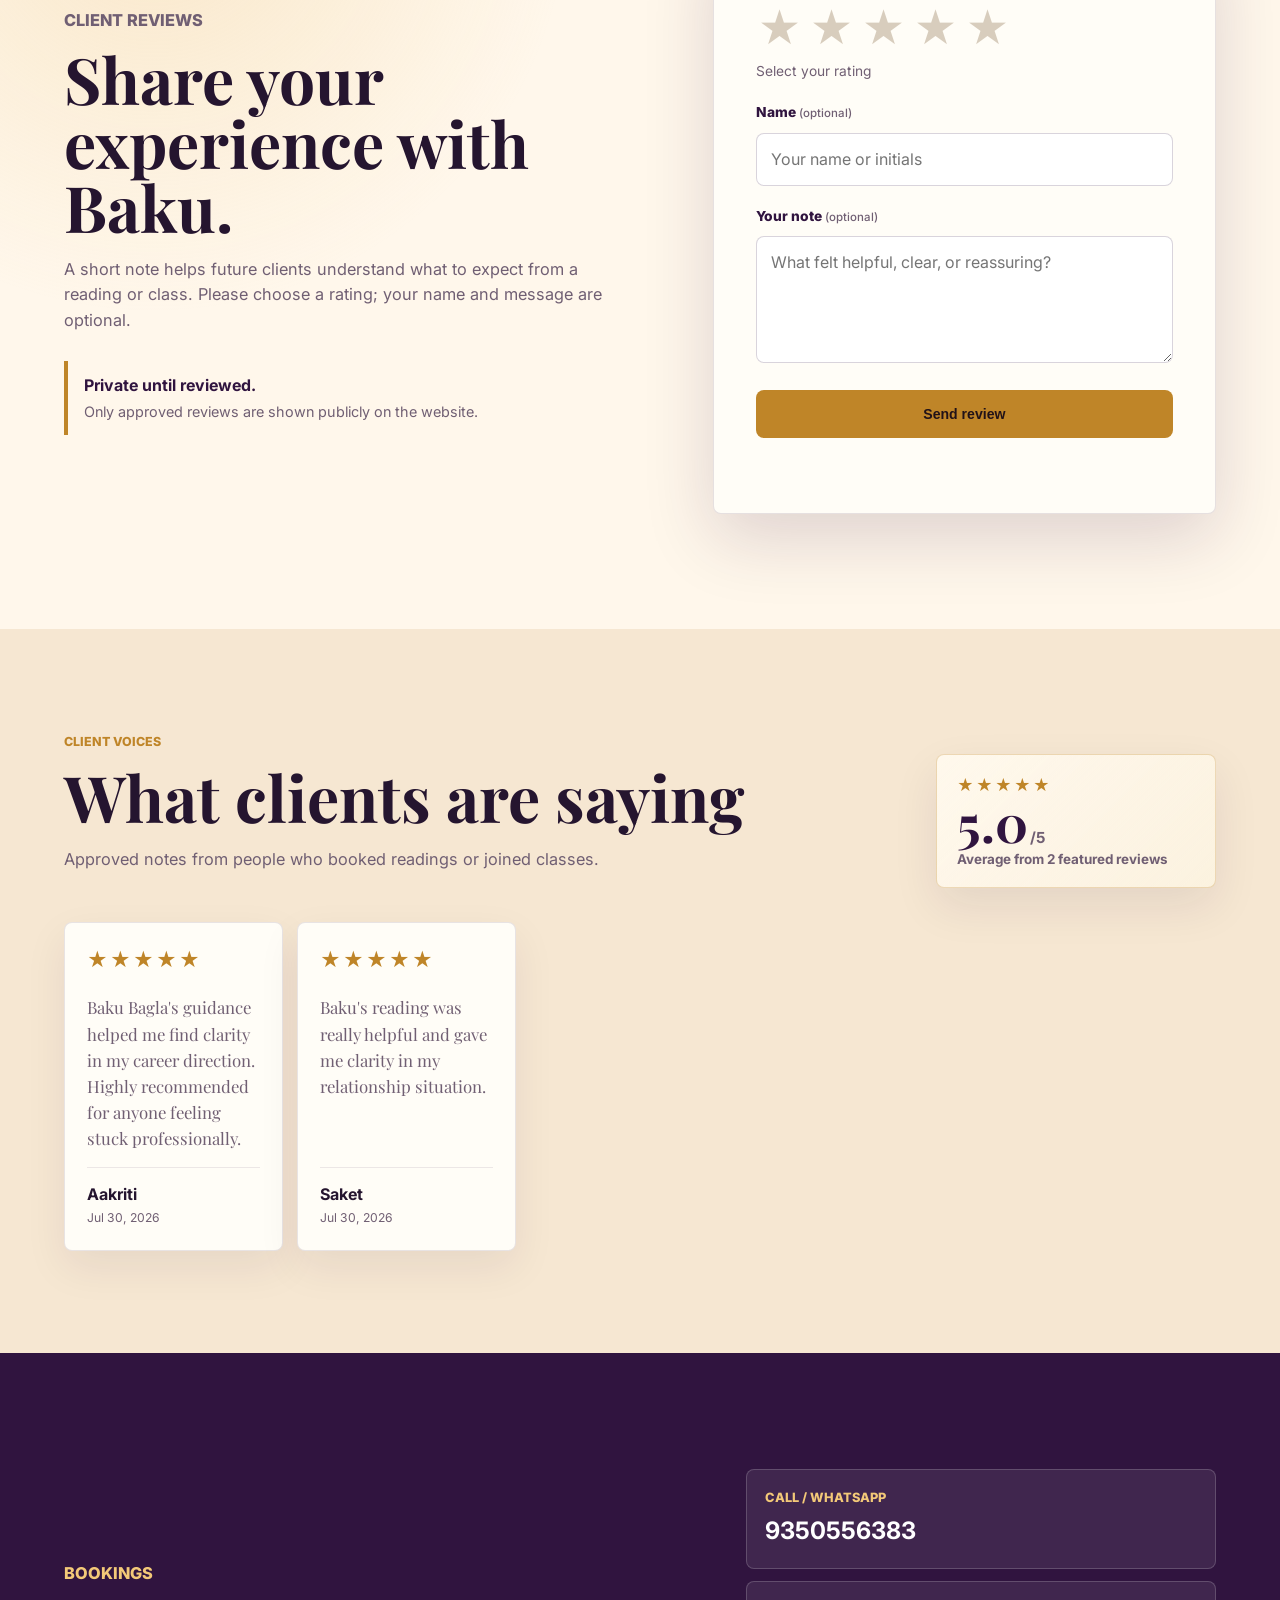
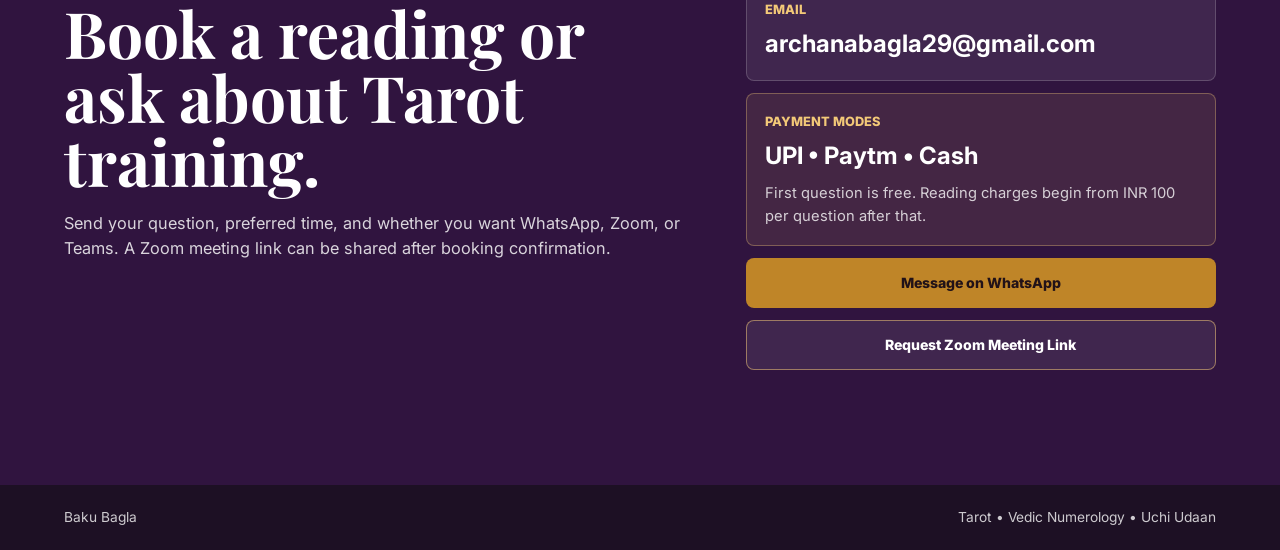
==== commit 74bd85b4: "Show average client rating" ====
--- a/index.html
+++ b/index.html
@@ -320,10 +320,17 @@
       </section>
 
       <section class="recent-feedback" aria-labelledby="recent-feedback-title">
-        <div class="section-heading">
-          <p class="eyebrow">Client voices</p>
-          <h2 id="recent-feedback-title">What clients are saying</h2>
-          <p>Approved notes from people who booked readings or joined classes.</p>
+        <div class="section-heading feedback-heading">
+          <div>
+            <p class="eyebrow">Client voices</p>
+            <h2 id="recent-feedback-title">What clients are saying</h2>
+            <p>Approved notes from people who booked readings or joined classes.</p>
+          </div>
+          <div class="feedback-summary" data-feedback-summary aria-label="Average rating">
+            <span class="feedback-summary-stars" data-feedback-stars aria-hidden="true">&#9733;&#9733;&#9733;&#9733;&#9733;</span>
+            <strong><span data-feedback-average>5.0</span><small>/5</small></strong>
+            <span data-feedback-count>Loading approved ratings...</span>
+          </div>
         </div>
         <div class="feedback-list" data-feedback-list>
           <p class="feedback-loading">Loading reviews...</p>
--- a/styles.css
+++ b/styles.css
@@ -844,9 +844,59 @@
   background: var(--paper);
 }
 
-.recent-feedback .section-heading > p:last-child {
+.feedback-heading > div:first-child > p:last-child {
   color: var(--muted);
   font-size: 1.02rem;
+}
+
+.feedback-heading {
+  display: flex;
+  width: 100%;
+  align-items: end;
+  justify-content: space-between;
+  gap: 24px;
+}
+
+.feedback-heading > div:first-child {
+  max-width: 760px;
+}
+
+.feedback-summary {
+  display: grid;
+  min-width: min(280px, 100%);
+  border: 1px solid rgba(191, 133, 40, 0.28);
+  border-radius: var(--radius);
+  padding: 18px 20px;
+  background:
+    linear-gradient(135deg, rgba(255, 248, 236, 0.94), rgba(241, 210, 155, 0.26)),
+    var(--card);
+  box-shadow: 0 18px 46px rgba(48, 20, 63, 0.09);
+}
+
+.feedback-summary-stars {
+  color: var(--gold);
+  font-size: 1rem;
+  letter-spacing: 2px;
+}
+
+.feedback-summary strong {
+  color: var(--plum);
+  font-family: "Playfair Display", Georgia, serif;
+  font-size: clamp(2.1rem, 4vw, 3.2rem);
+  line-height: 1;
+}
+
+.feedback-summary small {
+  margin-left: 2px;
+  color: var(--muted);
+  font-family: "Inter", Arial, sans-serif;
+  font-size: 0.95rem;
+}
+
+.feedback-summary > span:last-child {
+  color: var(--muted);
+  font-size: 0.84rem;
+  font-weight: 700;
 }
 
 .feedback-list {
@@ -1136,6 +1186,15 @@
     grid-template-columns: 1fr;
   }
 
+  .feedback-heading {
+    align-items: stretch;
+    flex-direction: column;
+  }
+
+  .feedback-summary {
+    min-width: 0;
+  }
+
   .portrait-pair img,
   .portrait-pair img:first-child {
     height: 430px;
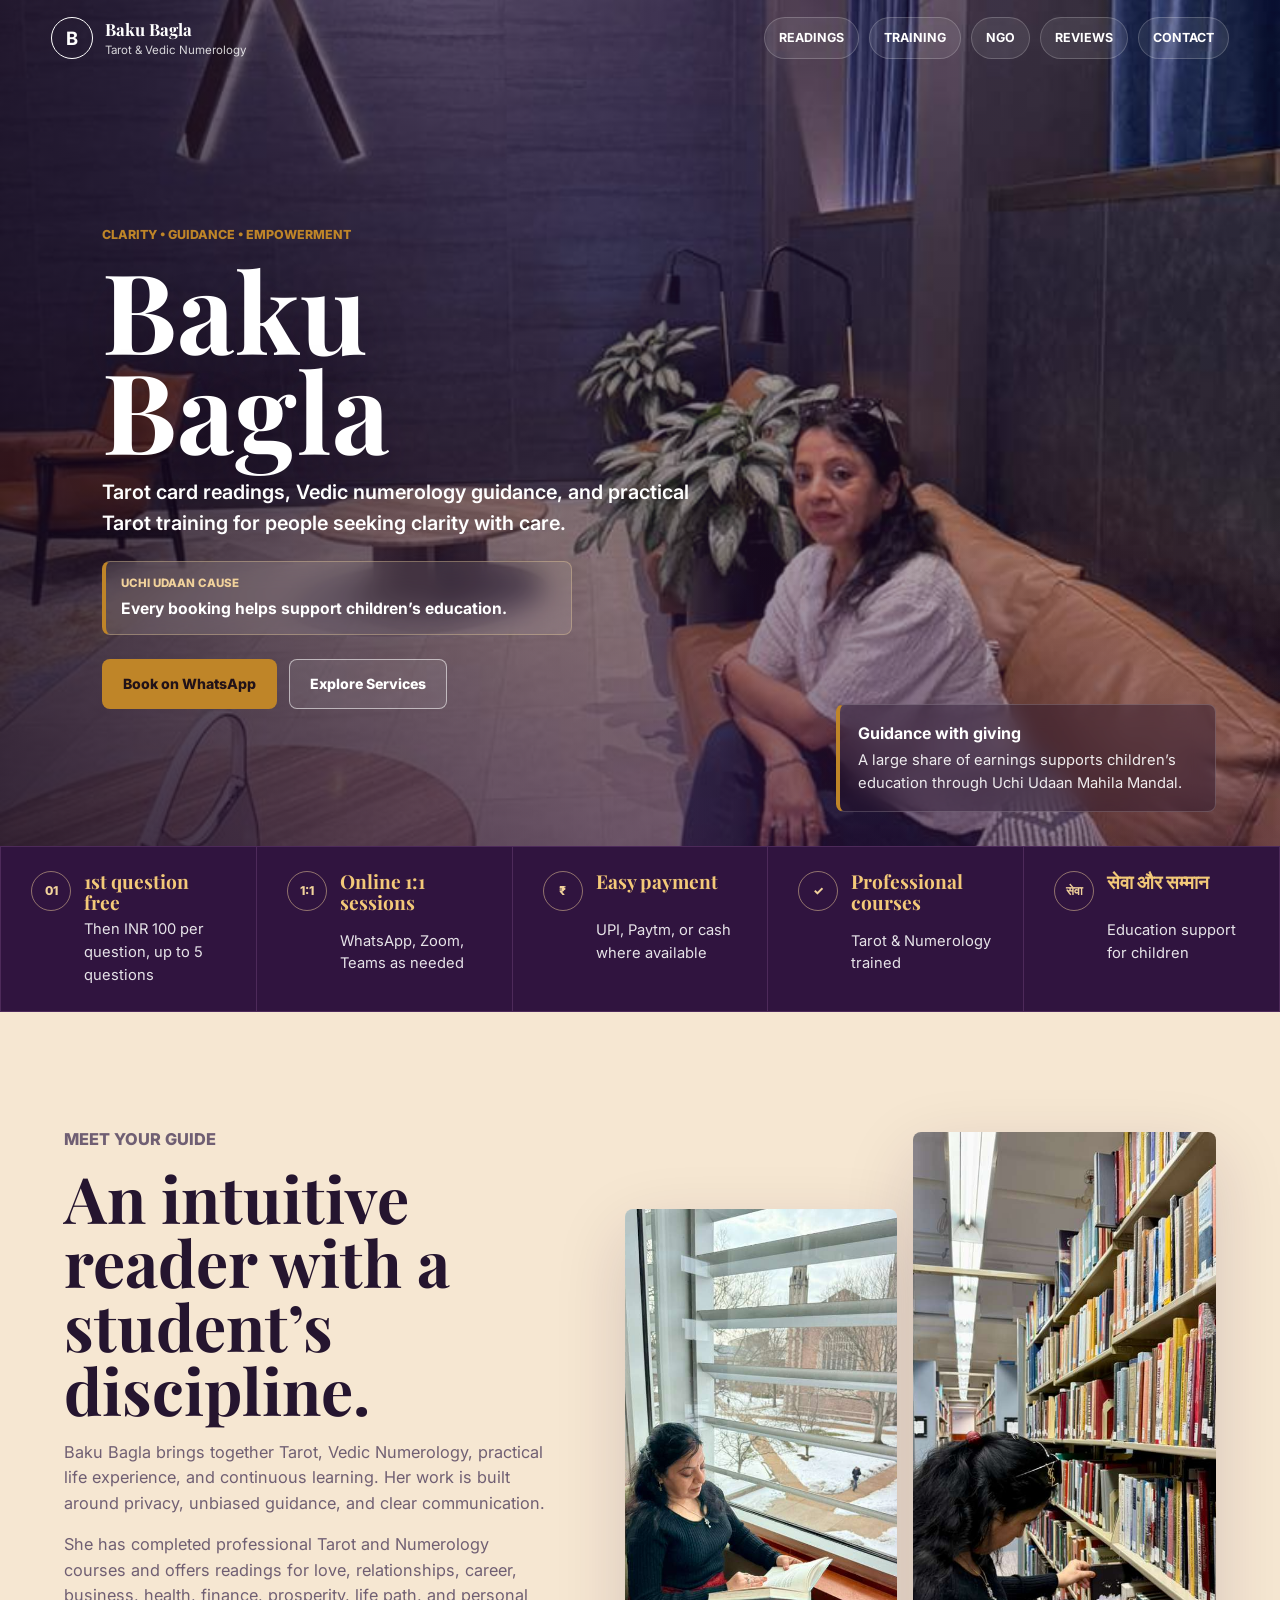
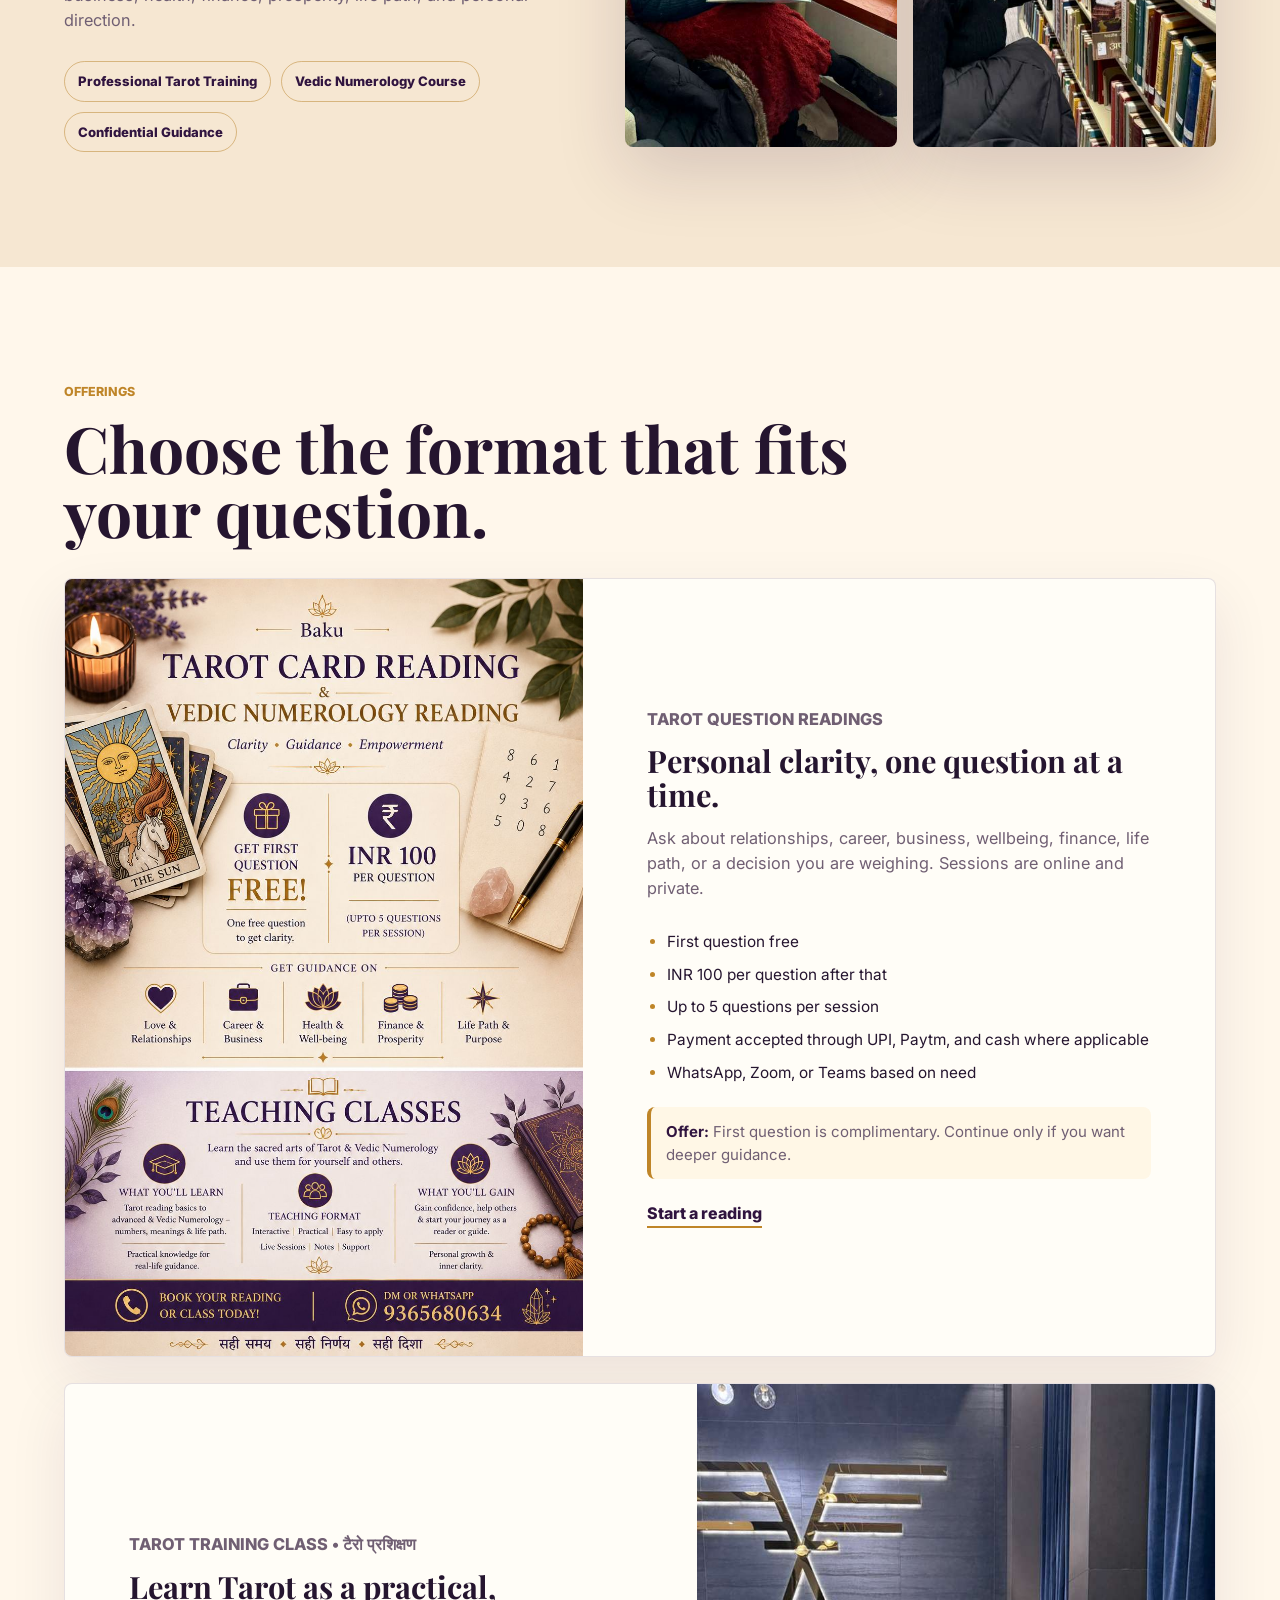
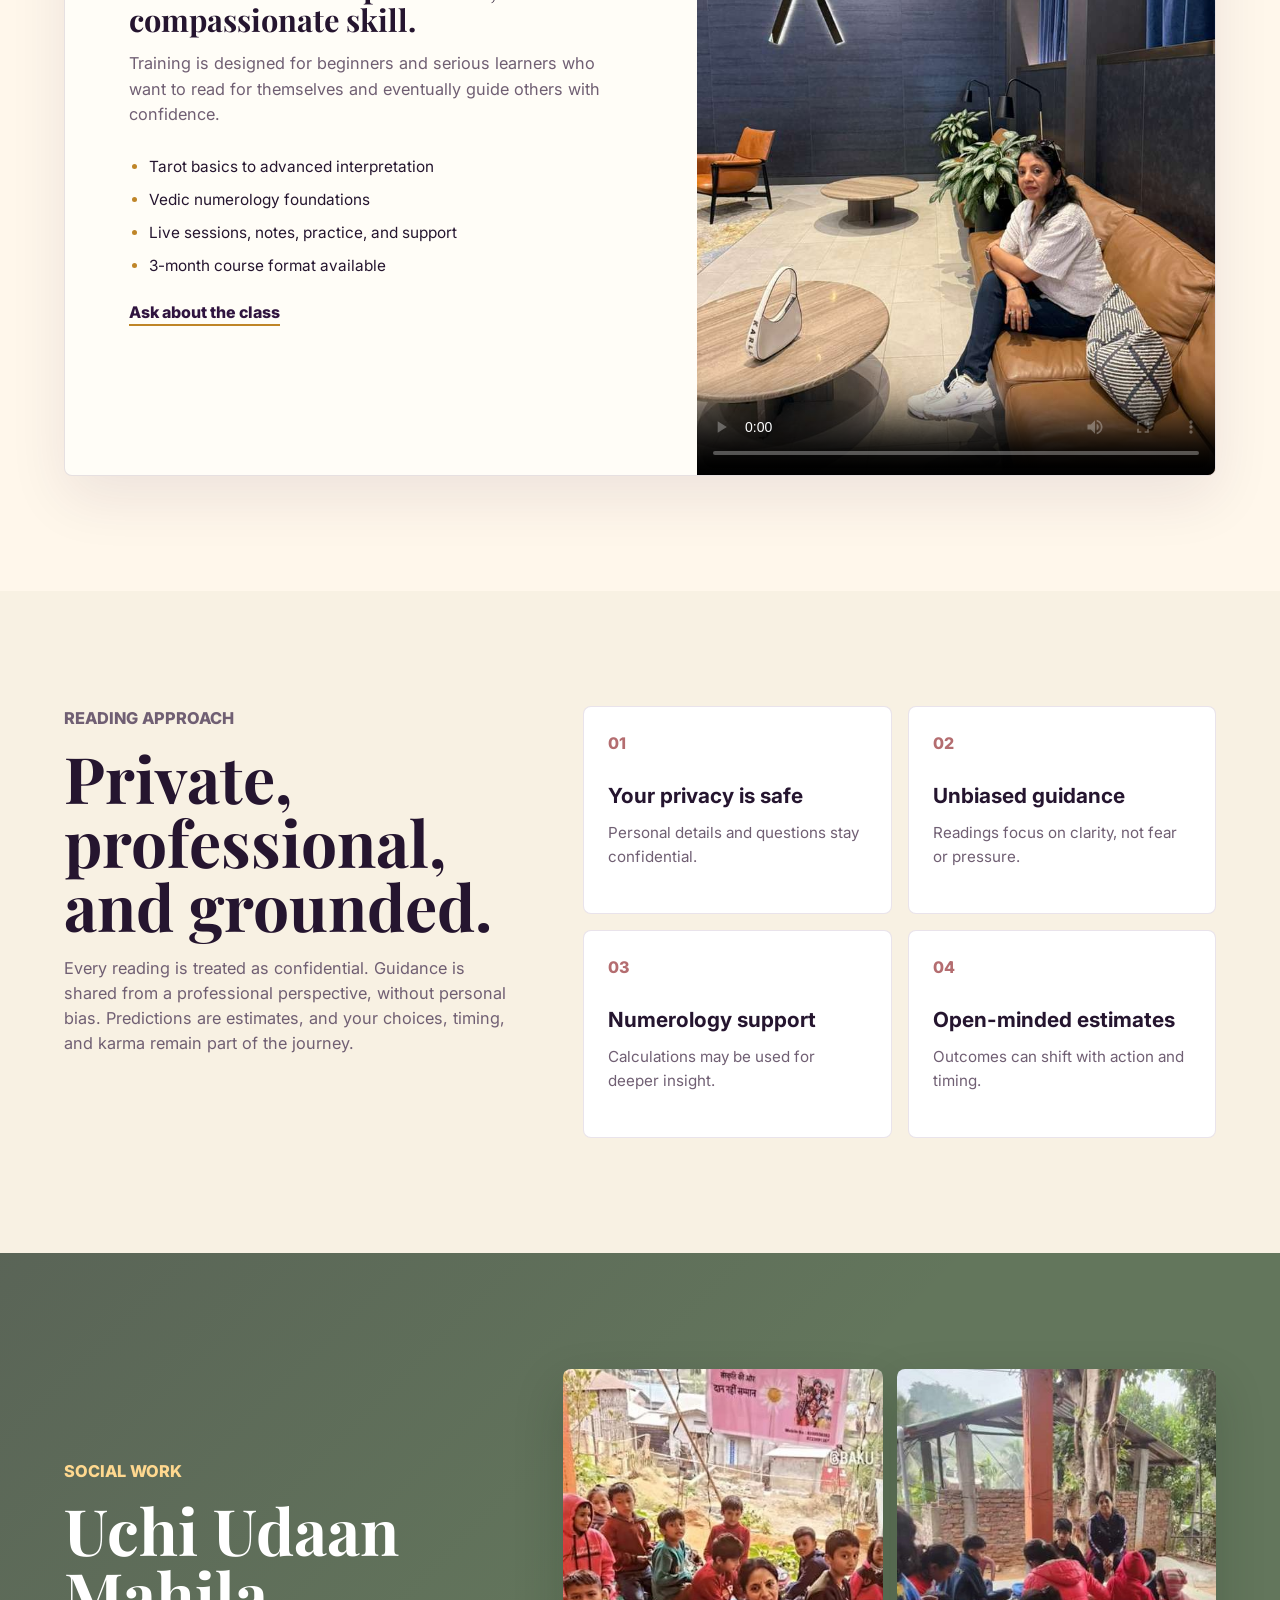
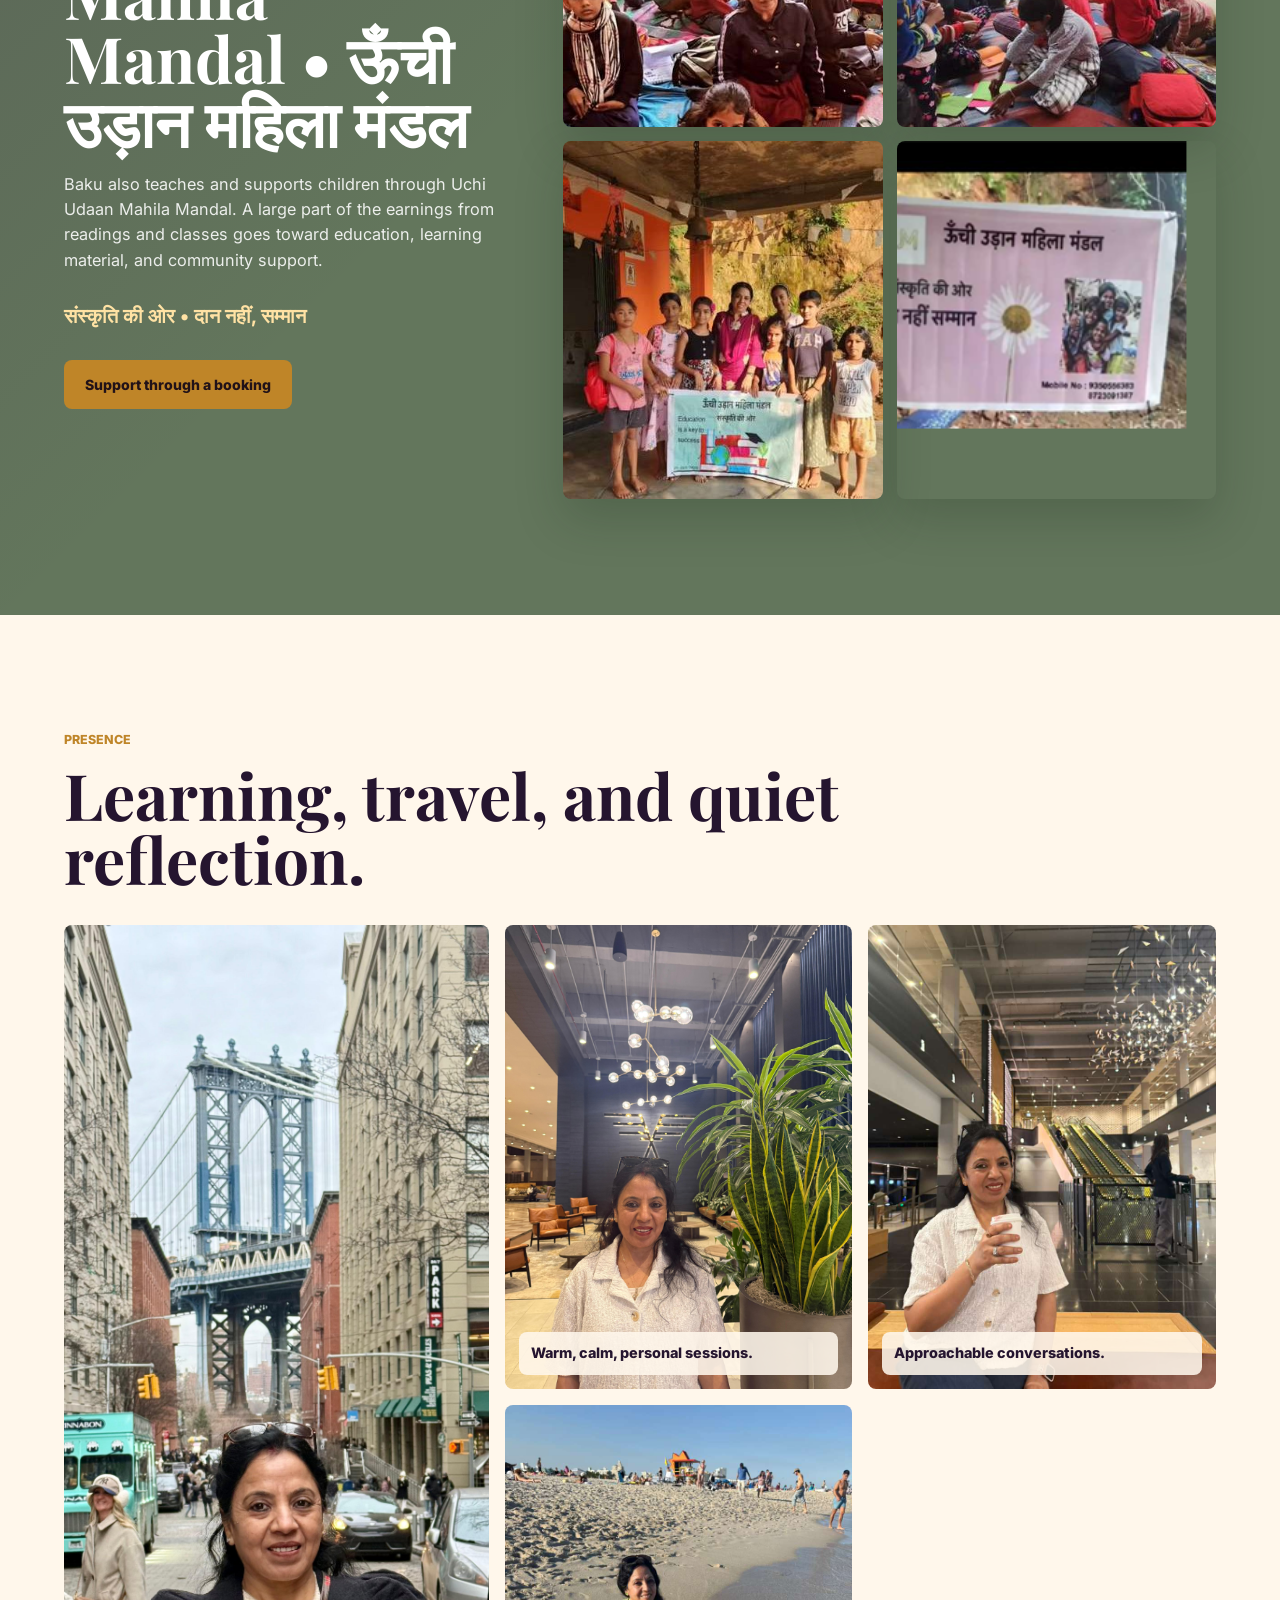
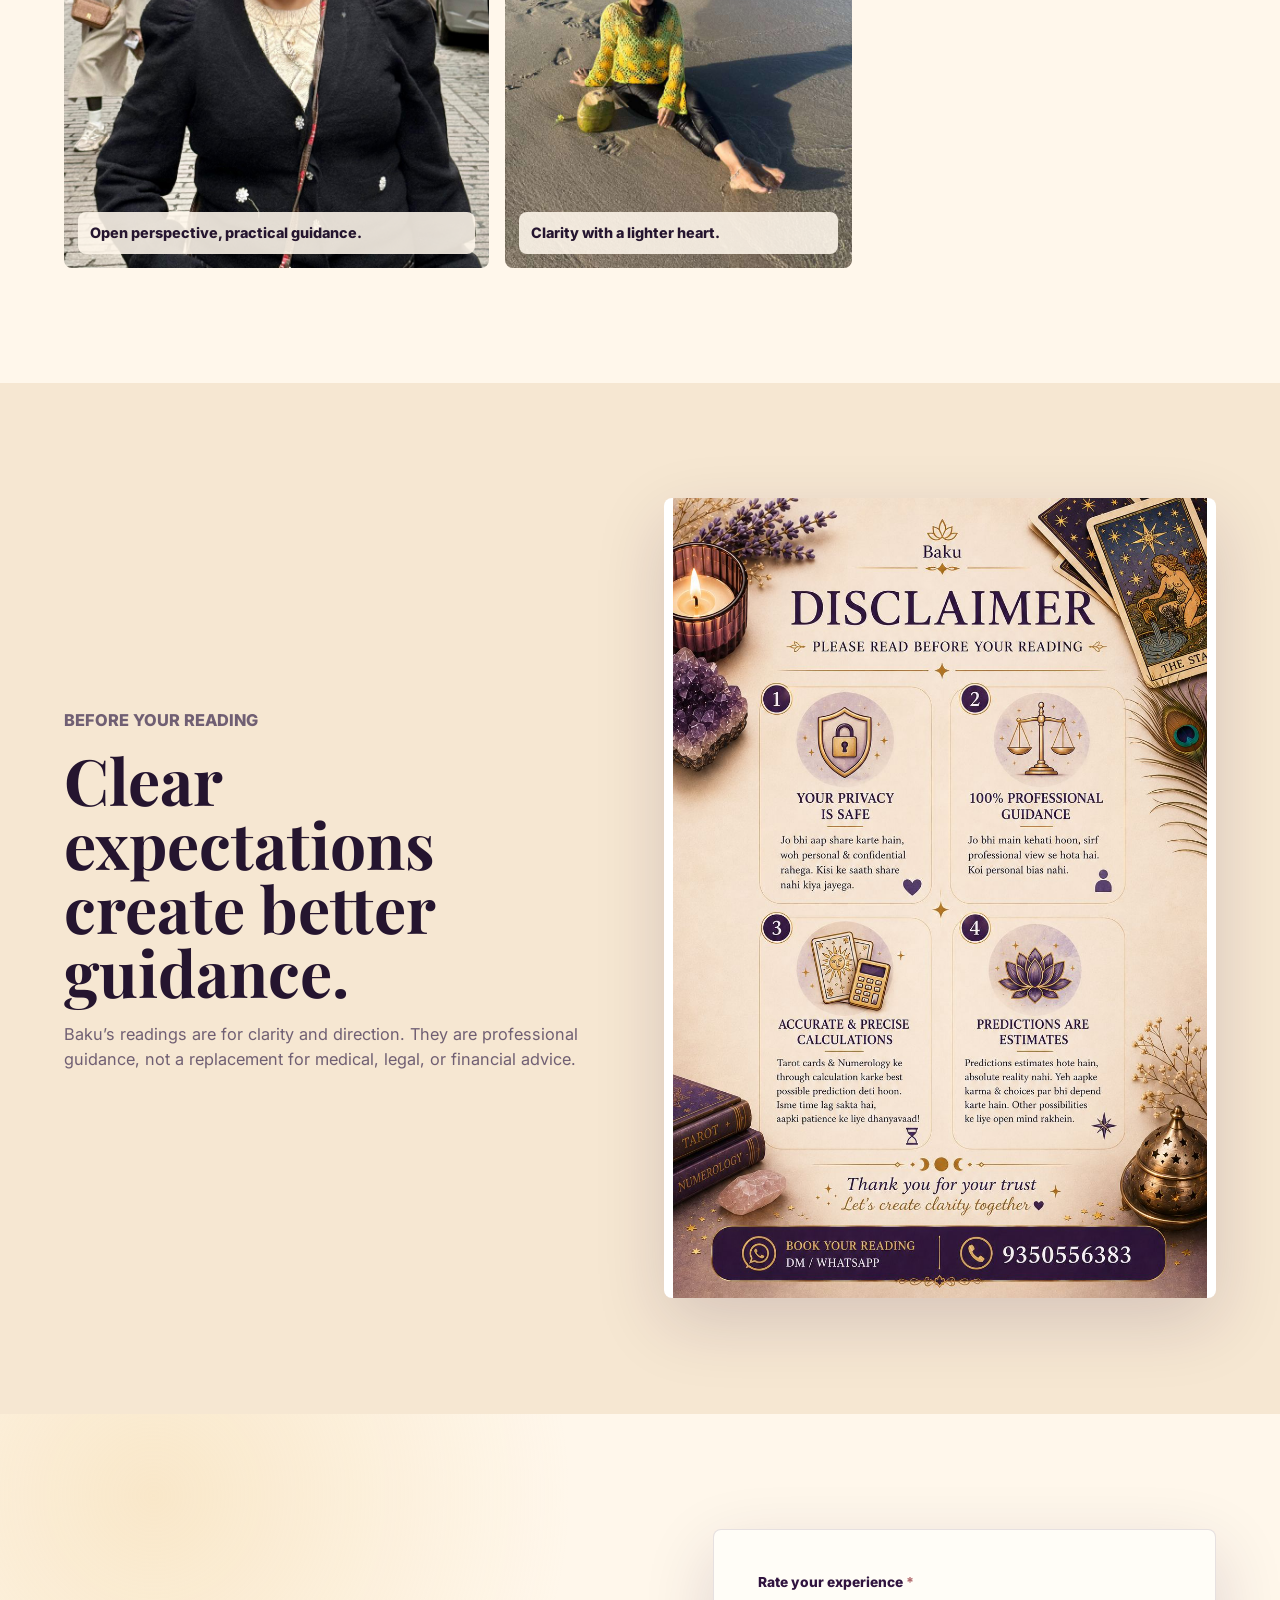
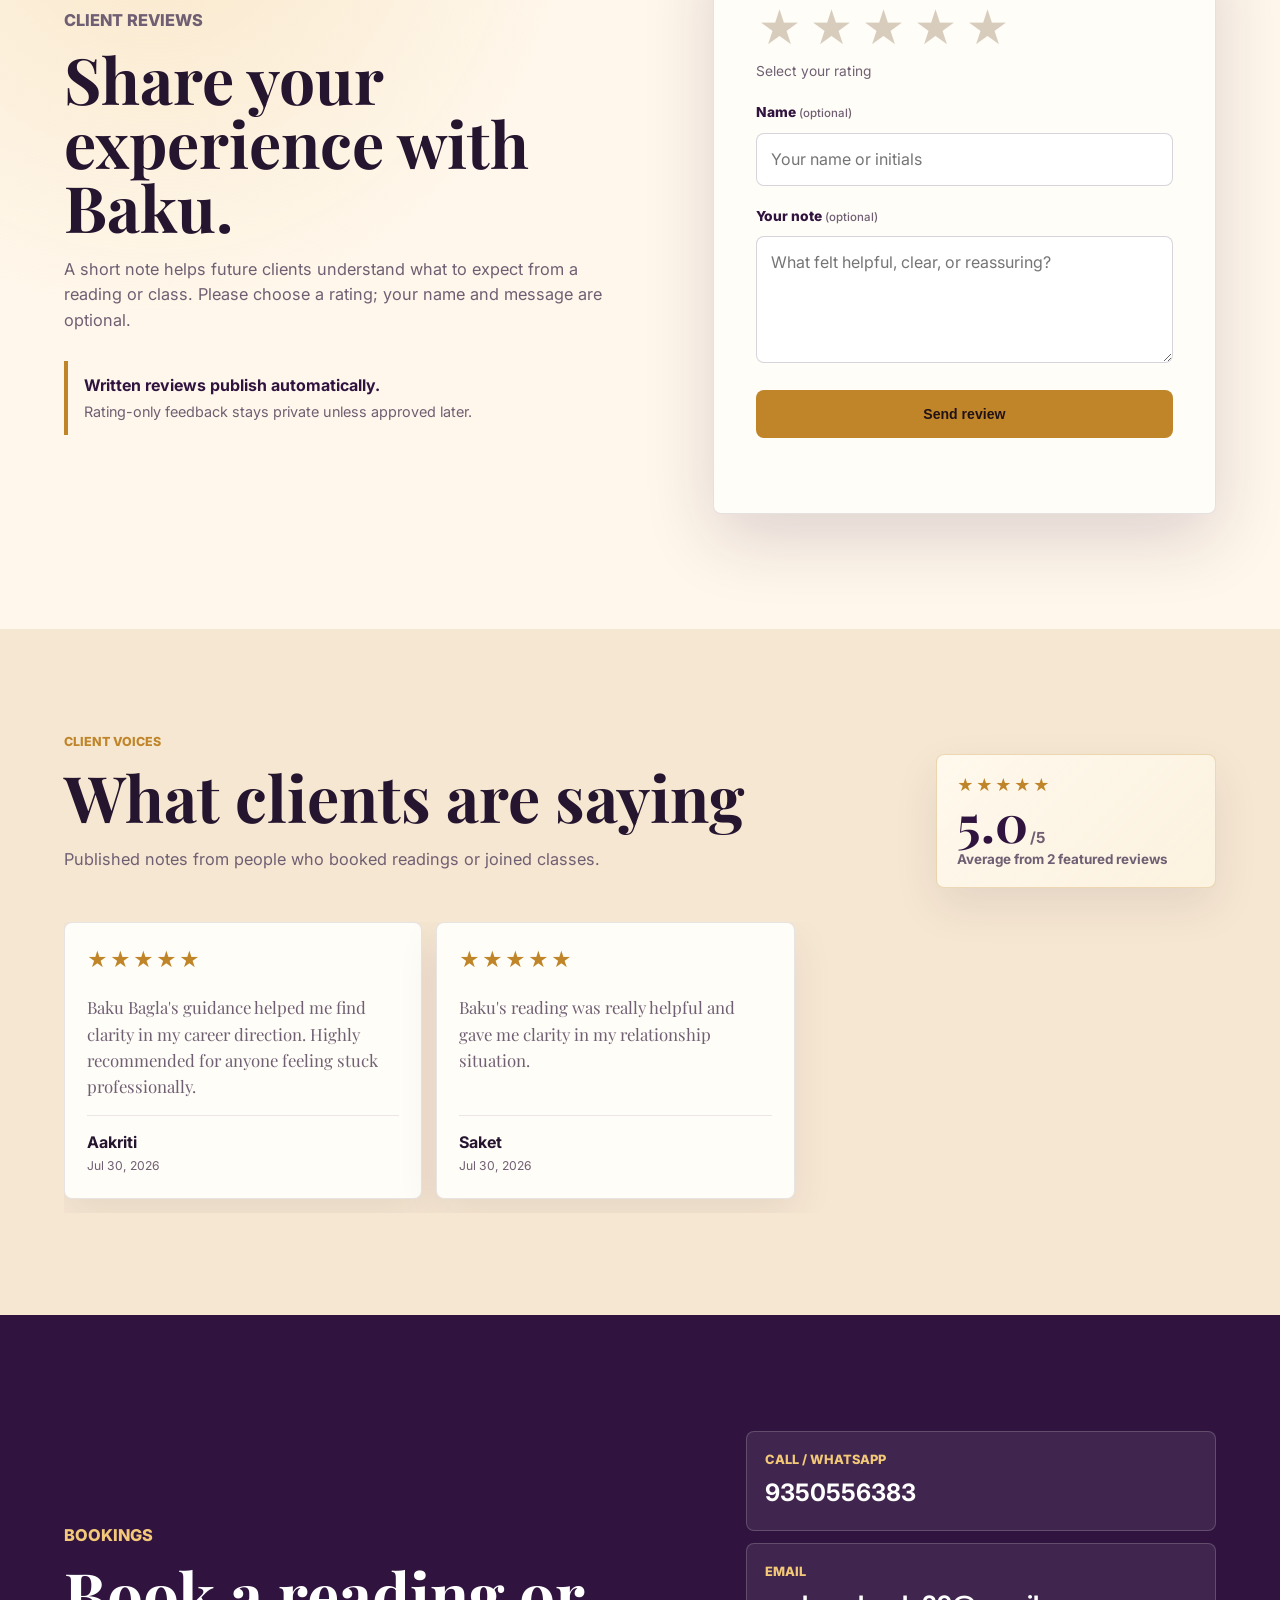
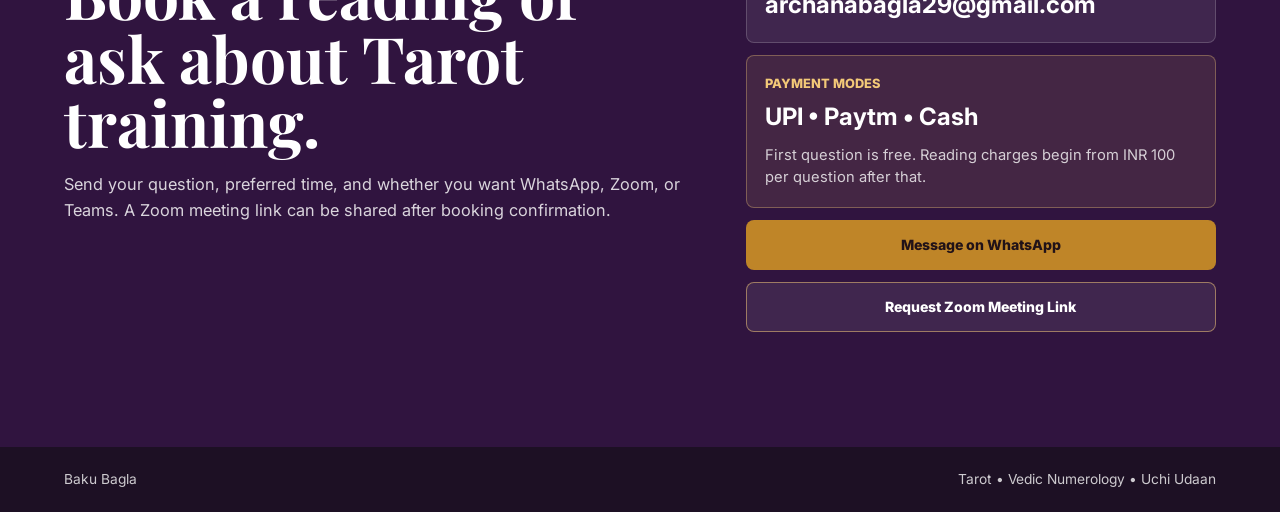
==== commit 538f3220: "Auto-publish written reviews" ====
--- a/index.html
+++ b/index.html
@@ -289,8 +289,8 @@
             A short note helps future clients understand what to expect from a reading or class. Please choose a rating; your name and message are optional.
           </p>
           <div class="feedback-promise">
-            <strong>Private until reviewed.</strong>
-            <span>Only approved reviews are shown publicly on the website.</span>
+            <strong>Written reviews publish automatically.</strong>
+            <span>Rating-only feedback stays private unless approved later.</span>
           </div>
         </div>
         <form class="feedback-form" data-feedback-form>
@@ -324,12 +324,12 @@
           <div>
             <p class="eyebrow">Client voices</p>
             <h2 id="recent-feedback-title">What clients are saying</h2>
-            <p>Approved notes from people who booked readings or joined classes.</p>
+            <p>Published notes from people who booked readings or joined classes.</p>
           </div>
           <div class="feedback-summary" data-feedback-summary aria-label="Average rating">
             <span class="feedback-summary-stars" data-feedback-stars aria-hidden="true">&#9733;&#9733;&#9733;&#9733;&#9733;</span>
             <strong><span data-feedback-average>5.0</span><small>/5</small></strong>
-            <span data-feedback-count>Loading approved ratings...</span>
+            <span data-feedback-count>Loading published ratings...</span>
           </div>
         </div>
         <div class="feedback-list" data-feedback-list>
--- a/styles.css
+++ b/styles.css
@@ -900,13 +900,33 @@
 }
 
 .feedback-list {
-  display: grid;
-  grid-template-columns: repeat(5, minmax(0, 1fr));
+  display: flex;
   gap: 14px;
+  overflow-x: auto;
+  padding-bottom: 14px;
+  scroll-padding-inline: clamp(18px, 5vw, 72px);
+  scroll-snap-type: x mandatory;
+  scrollbar-color: rgba(191, 133, 40, 0.62) rgba(48, 20, 63, 0.08);
+  scrollbar-width: thin;
+}
+
+.feedback-list::-webkit-scrollbar {
+  height: 10px;
+}
+
+.feedback-list::-webkit-scrollbar-track {
+  border-radius: 999px;
+  background: rgba(48, 20, 63, 0.08);
+}
+
+.feedback-list::-webkit-scrollbar-thumb {
+  border-radius: 999px;
+  background: rgba(191, 133, 40, 0.62);
 }
 
 .feedback-card {
   display: flex;
+  flex: 0 0 clamp(280px, 28vw, 370px);
   min-height: 230px;
   flex-direction: column;
   border: 1px solid rgba(48, 20, 63, 0.11);
@@ -914,6 +934,7 @@
   padding: 22px;
   background: var(--card);
   box-shadow: 0 16px 42px rgba(48, 20, 63, 0.08);
+  scroll-snap-align: start;
 }
 
 .feedback-card-stars {
@@ -1195,6 +1216,16 @@
     min-width: 0;
   }
 
+  .feedback-list {
+    margin-inline: -18px;
+    padding-inline: 18px;
+    scroll-padding-inline: 18px;
+  }
+
+  .feedback-card {
+    flex-basis: min(330px, calc(100vw - 52px));
+  }
+
   .portrait-pair img,
   .portrait-pair img:first-child {
     height: 430px;
